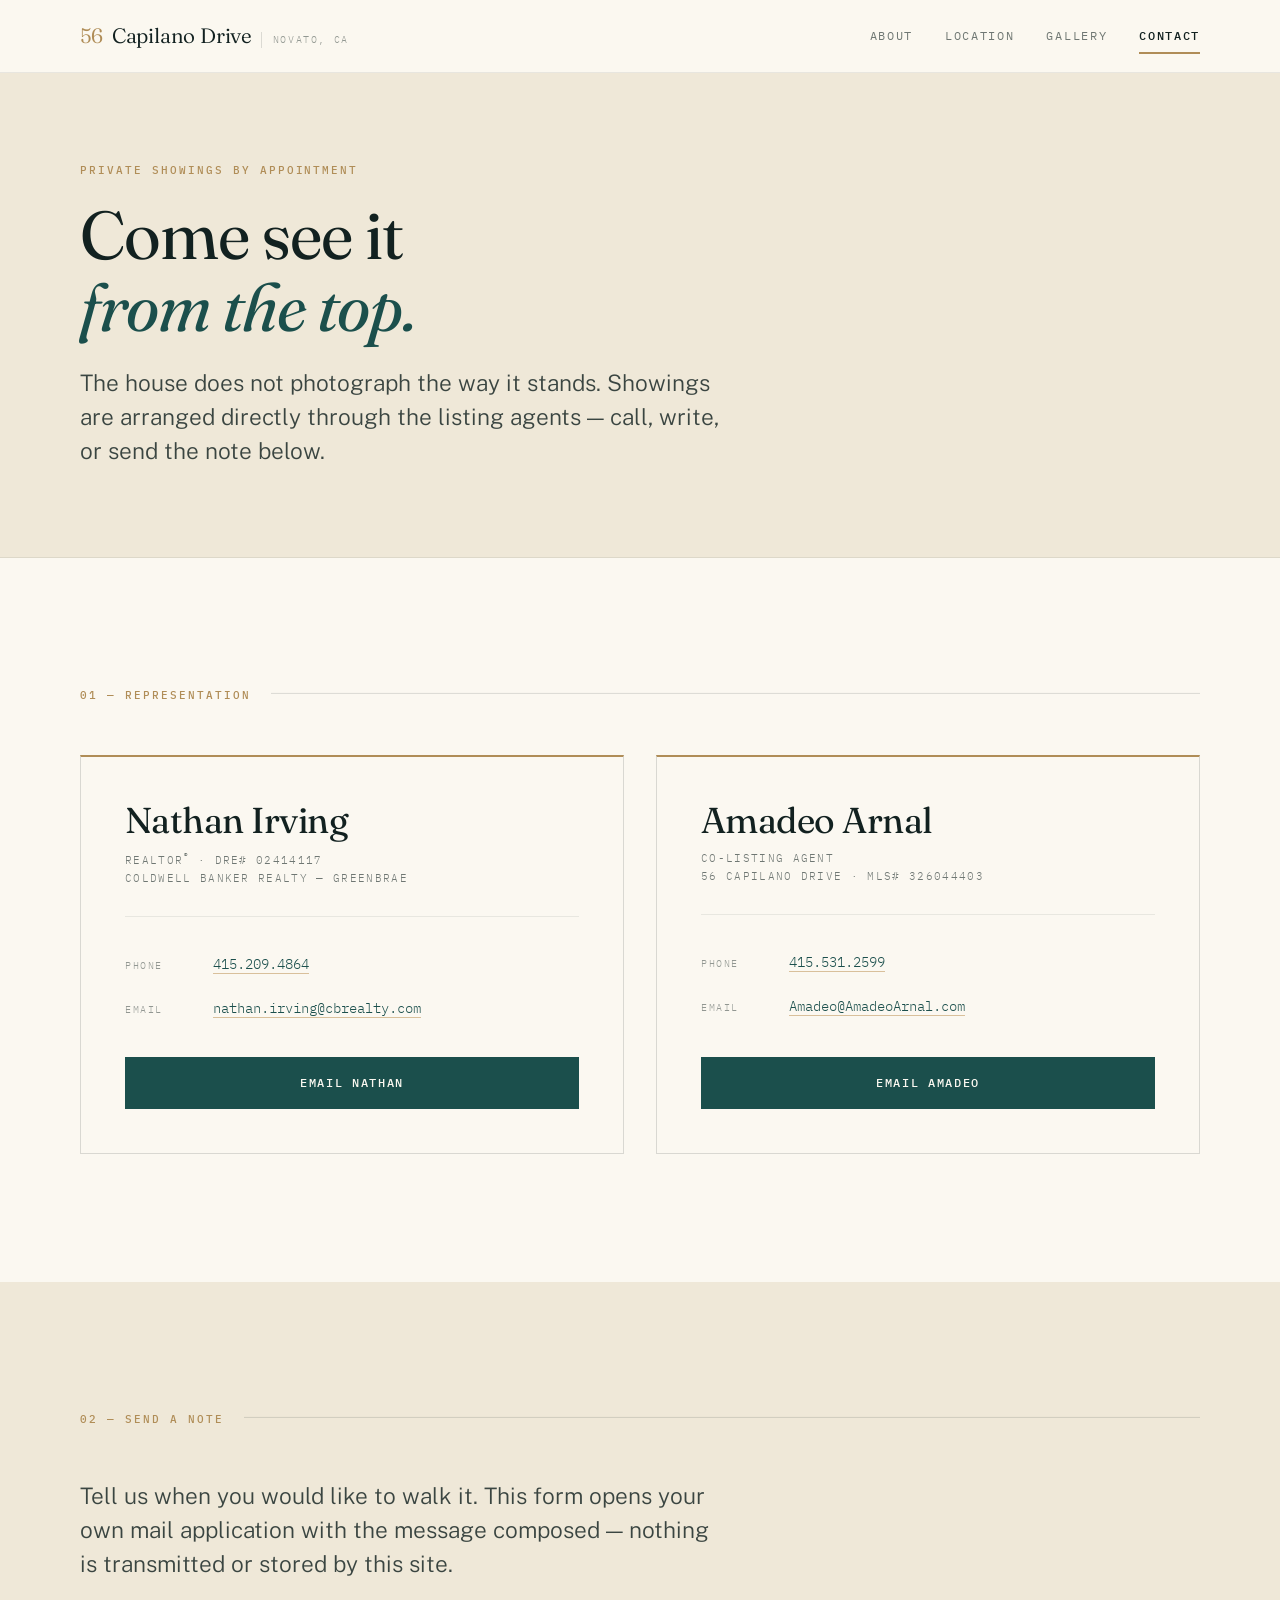
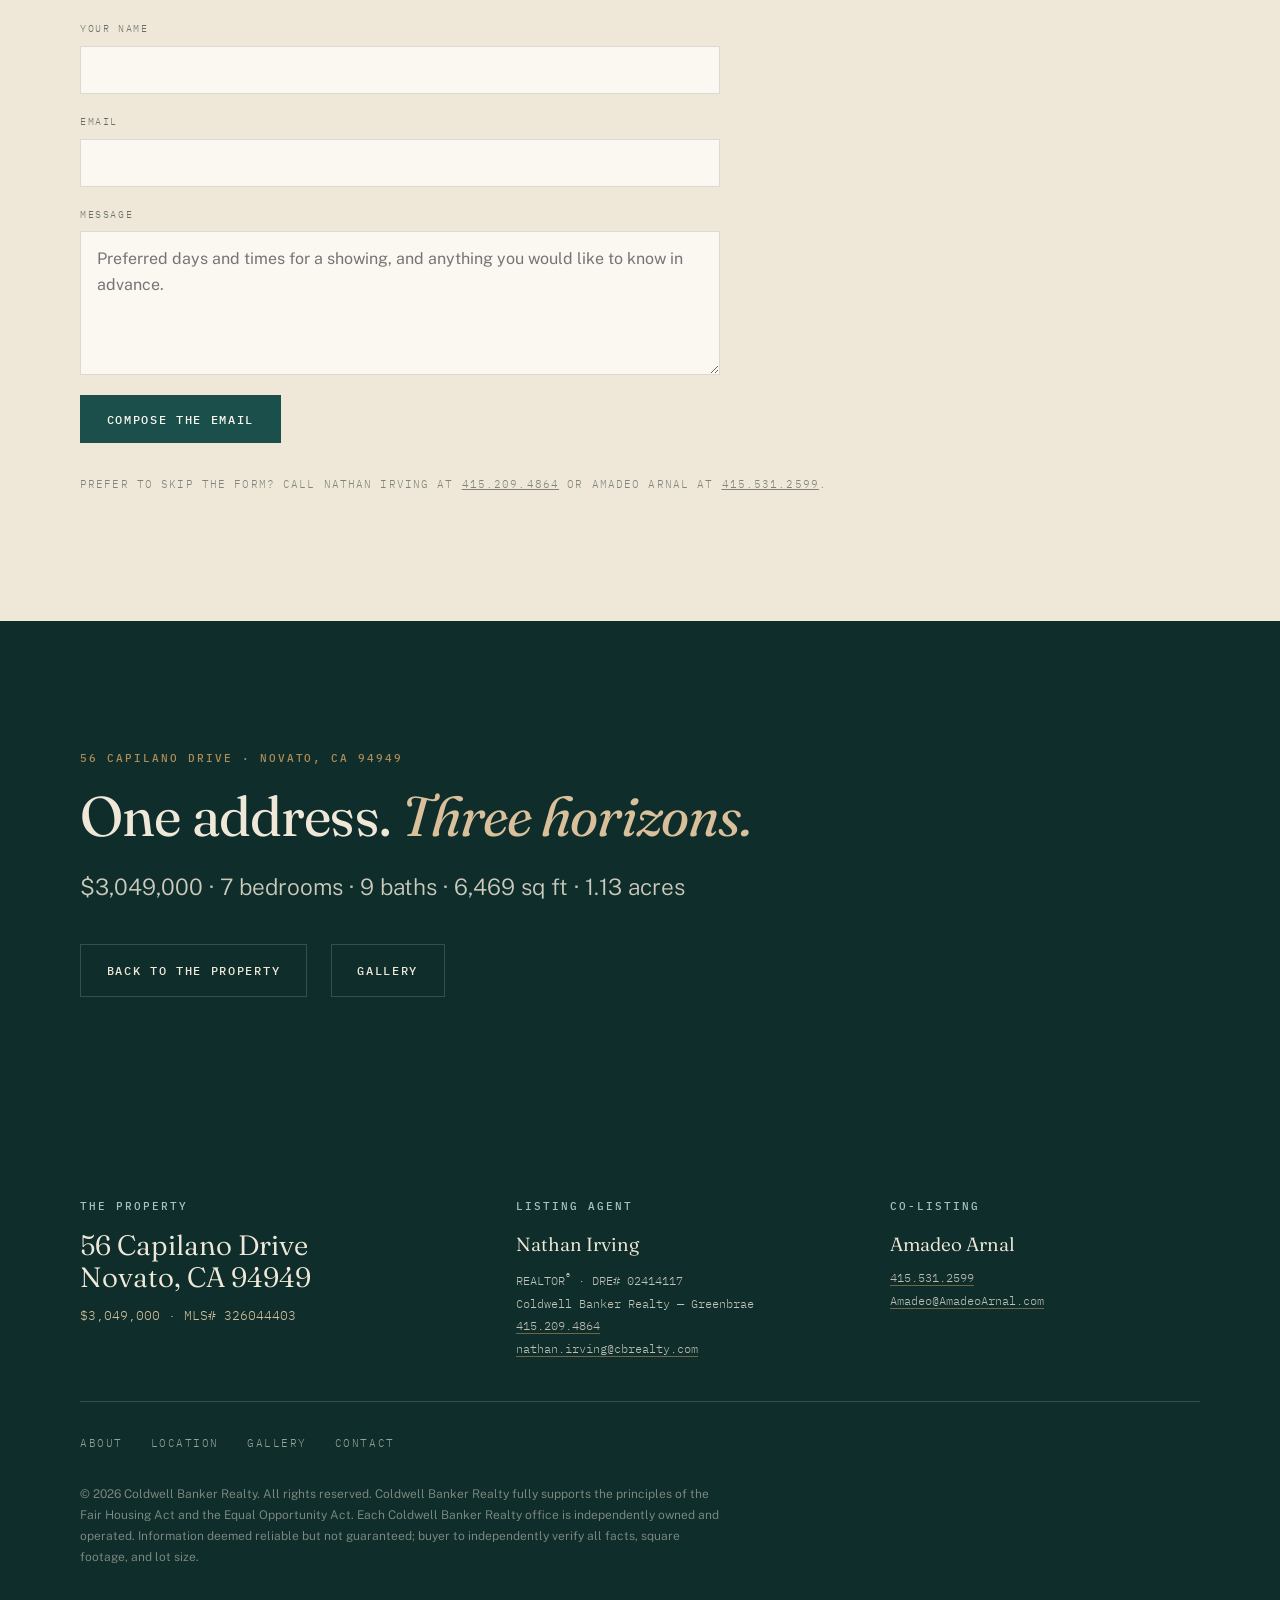
==== contact.html @ 11dc0dcd "Build 4-tab listing site for 56 Capilano Drive Static HTML/CSS/vanilla JS, no build step, GitHub Pag" ====
<!DOCTYPE html>
<html lang="en">
<head>
<meta charset="utf-8">
<meta name="viewport" content="width=device-width, initial-scale=1">
<title>Contact — 56 Capilano Drive, Novato, CA 94949</title>
<meta name="description" content="Arrange a private showing of 56 Capilano Drive, Novato. Nathan Irving, Coldwell Banker Realty Greenbrae — 415.209.4864. Amadeo Arnal — 415.531.2599.">
<meta name="theme-color" content="#0F2D2B">
<link rel="canonical" href="./contact.html">
<link rel="icon" href="favicon.svg" type="image/svg+xml">

<meta property="og:type" content="website">
<meta property="og:title" content="Contact — 56 Capilano Drive, Novato">
<meta property="og:description" content="Arrange a private showing with Nathan Irving or Amadeo Arnal.">
<meta property="og:image" content="images/og-cover.jpg">
<meta name="twitter:card" content="summary_large_image">

<link rel="preconnect" href="https://fonts.googleapis.com">
<link rel="preconnect" href="https://fonts.gstatic.com" crossorigin>
<link rel="stylesheet" href="https://fonts.googleapis.com/css2?family=Fraunces:ital,opsz,wght@0,9..144,300..700;1,9..144,300..700&family=IBM+Plex+Mono:wght@400;500;600&family=Public+Sans:ital,wght@0,300..700;1,300..700&display=swap">
<link rel="stylesheet" href="styles.css">
<script src="js/site.js" defer></script>
</head>
<body>

<a class="skip" href="#main">Skip to content</a>

<!-- ===== NAV (identical on every page; only .is-active + aria-current move) ===== -->
<header class="nav">
  <div class="nav__inner">
    <a class="nav__brand" href="index.html">
      <span class="nav__brand-num">56</span>
      <span class="nav__brand-name">Capilano Drive</span>
      <span class="nav__brand-loc">Novato, CA</span>
    </a>
    <nav class="nav__tabs" aria-label="Primary">
      <a class="tab" href="index.html">About</a>
      <a class="tab" href="location.html">Location</a>
      <a class="tab" href="gallery.html">Gallery</a>
      <a class="tab is-active" href="contact.html" aria-current="page">Contact</a>
    </nav>
  </div>
</header>

<main id="main">

  <!-- ===== PAGE HERO ===== -->
  <section class="page-hero">
    <div class="shell">
      <p class="eyebrow">Private showings by appointment</p>
      <h1 class="page-hero__title">Come see it<br><em>from the top.</em></h1>
      <p class="lede">The house does not photograph the way it stands. Showings are arranged directly through the listing agents &mdash; call, write, or send the note below.</p>
    </div>
  </section>

  <!-- ===== AGENT CARDS ===== -->
  <section class="section shell">
    <div class="section-head">
      <p class="eyebrow">01 &mdash; Representation</p>
    </div>

    <div class="agents">

      <article class="agent reveal">
        <h2 class="agent__name">Nathan Irving</h2>
        <p class="agent__role">
          REALTOR<sup>&reg;</sup> &middot; DRE# 02414117<br>
          Coldwell Banker Realty &mdash; Greenbrae
        </p>

        <dl class="agent__lines">
          <div class="agent__line">
            <dt>Phone</dt>
            <dd><a href="tel:+14152094864">415.209.4864</a></dd>
          </div>
          <div class="agent__line">
            <dt>Email</dt>
            <dd><a href="mailto:nathan.irving@cbrealty.com?subject=56%20Capilano%20Drive%20-%20Private%20Showing%20Request">nathan.irving@cbrealty.com</a></dd>
          </div>
        </dl>

        <p class="agent__cta">
          <a class="btn btn--primary" href="mailto:nathan.irving@cbrealty.com?subject=56%20Capilano%20Drive%20-%20Private%20Showing%20Request">Email Nathan</a>
        </p>
      </article>

      <article class="agent reveal">
        <h2 class="agent__name">Amadeo Arnal</h2>
        <p class="agent__role">
          Co-listing agent<br>
          56 Capilano Drive &middot; MLS# 326044403
        </p>

        <dl class="agent__lines">
          <div class="agent__line">
            <dt>Phone</dt>
            <dd><a href="tel:+14155312599">415.531.2599</a></dd>
          </div>
          <div class="agent__line">
            <dt>Email</dt>
            <dd><a href="mailto:Amadeo@AmadeoArnal.com?subject=56%20Capilano%20Drive%20-%20Private%20Showing%20Request">Amadeo@AmadeoArnal.com</a></dd>
          </div>
        </dl>

        <p class="agent__cta">
          <a class="btn btn--primary" href="mailto:Amadeo@AmadeoArnal.com?subject=56%20Capilano%20Drive%20-%20Private%20Showing%20Request">Email Amadeo</a>
        </p>
      </article>

    </div>
  </section>

  <!-- ===== INQUIRY FORM ===== -->
  <section class="panel-sand">
    <div class="section shell">
      <div class="section-head">
        <p class="eyebrow">02 &mdash; Send a note</p>
      </div>

      <p class="lede" style="margin-bottom:2.5rem">Tell us when you would like to walk it. This form opens your own mail application with the message composed &mdash; nothing is transmitted or stored by this site.</p>

      <form class="form" id="inquiry"
            data-to="nathan.irving@cbrealty.com"
            data-cc="Amadeo@AmadeoArnal.com"
            data-subject="56 Capilano Drive - Private Showing Request">

        <div class="field">
          <label for="f-name">Your name</label>
          <input type="text" id="f-name" name="name" autocomplete="name" required>
        </div>

        <div class="field">
          <label for="f-email">Email</label>
          <input type="email" id="f-email" name="email" autocomplete="email" required>
        </div>

        <div class="field">
          <label for="f-message">Message</label>
          <textarea id="f-message" name="message" required placeholder="Preferred days and times for a showing, and anything you would like to know in advance."></textarea>
        </div>

        <div class="form__actions">
          <button class="btn btn--primary" type="submit">Compose the email</button>
          <p class="form__status" id="form-status" role="status"></p>
        </div>
      </form>

      <p class="mono-note" style="margin-top:2rem">Prefer to skip the form? Call Nathan Irving at <a href="tel:+14152094864" style="color:inherit">415.209.4864</a> or Amadeo Arnal at <a href="tel:+14155312599" style="color:inherit">415.531.2599</a>.</p>
    </div>
  </section>

  <!-- ===== CLOSING ===== -->
  <section class="panel-dark">
    <div class="section shell">
      <p class="eyebrow">56 Capilano Drive &middot; Novato, CA 94949</p>
      <h2 class="closing__title">One address. <em>Three horizons.</em></h2>
      <p class="lede" style="margin-top:1.5rem">$3,049,000 &middot; 7 bedrooms &middot; 9 baths &middot; 6,469 sq ft &middot; 1.13 acres</p>
      <div class="form__actions" style="margin-top:2.5rem">
        <a class="btn btn--ghost" href="index.html">Back to the property</a>
        <a class="btn btn--ghost" href="gallery.html">Gallery</a>
      </div>
    </div>
  </section>

</main>

<!-- ===== FOOTER (identical on every page) ===== -->
<footer class="foot">
  <div class="shell">
    <div class="foot__top">
      <div>
        <p class="eyebrow eyebrow--mist">The property</p>
        <p class="foot__mark">56 Capilano Drive<br>Novato, CA 94949</p>
        <p class="foot__figure">$3,049,000 &middot; MLS# 326044403</p>
      </div>
      <div>
        <p class="eyebrow eyebrow--mist">Listing agent</p>
        <p class="foot__agent-name">Nathan Irving</p>
        <p class="foot__agent-line">
          REALTOR<sup>&reg;</sup> &middot; DRE# 02414117<br>
          Coldwell Banker Realty &mdash; Greenbrae<br>
          <a href="tel:+14152094864">415.209.4864</a><br>
          <a href="mailto:nathan.irving@cbrealty.com?subject=56%20Capilano%20Drive%20-%20Private%20Showing%20Request">nathan.irving@cbrealty.com</a>
        </p>
      </div>
      <div>
        <p class="eyebrow eyebrow--mist">Co-listing</p>
        <p class="foot__agent-name">Amadeo Arnal</p>
        <p class="foot__agent-line">
          <a href="tel:+14155312599">415.531.2599</a><br>
          <a href="mailto:Amadeo@AmadeoArnal.com?subject=56%20Capilano%20Drive%20-%20Private%20Showing%20Request">Amadeo@AmadeoArnal.com</a>
        </p>
      </div>
    </div>

    <nav class="foot__nav" aria-label="Footer">
      <a href="index.html">About</a>
      <a href="location.html">Location</a>
      <a href="gallery.html">Gallery</a>
      <a href="contact.html">Contact</a>
    </nav>

    <p class="foot__legal">&copy; 2026 Coldwell Banker Realty. All rights reserved. Coldwell Banker Realty fully supports the principles of the Fair Housing Act and the Equal Opportunity Act. Each Coldwell Banker Realty office is independently owned and operated. Information deemed reliable but not guaranteed; buyer to independently verify all facts, square footage, and lot size.</p>
  </div>
</footer>

</body>
</html>
---- styles.css ----
/* ==========================================================================
   56 Capilano Drive — shared stylesheet
   Single source of truth for the design system. Every page loads only this.
   ========================================================================== */

/* --------------------------------------------------------------------------
   1. Tokens
   -------------------------------------------------------------------------- */

:root {
  /* Palette */
  --ink:        #122120;
  --teal:       #1B4F4C;
  --teal-deep:  #0F2D2B;
  --sand:       #EFE8D8;
  --paper:      #FBF8F1;
  --brass:      #B08D57;
  --brass-soft: #D9C09B;
  --mist:       #A9C2C0;

  /* Derived hairlines / washes. Kept as literal rgba for maximum browser reach. */
  --rule:        rgba(18, 33, 32, 0.14);
  --rule-soft:   rgba(18, 33, 32, 0.08);
  --rule-invert: rgba(239, 232, 216, 0.18);
  --brass-wash:  rgba(176, 141, 87, 0.14);

  /* Type */
  --serif: "Fraunces", "Iowan Old Style", Georgia, serif;
  --sans:  "Public Sans", system-ui, -apple-system, "Segoe UI", sans-serif;
  --mono:  "IBM Plex Mono", ui-monospace, SFMono-Regular, Menlo, monospace;

  /* Rhythm */
  --pad:     clamp(1.25rem, 5vw, 5rem);
  --section: clamp(4rem, 10vw, 8.5rem);
  --measure: 68ch;
  --max:     78rem;

  --nav-h: 4.5rem;
}

/* --------------------------------------------------------------------------
   2. Reset & base
   -------------------------------------------------------------------------- */

*,
*::before,
*::after { box-sizing: border-box; }

html {
  -webkit-text-size-adjust: 100%;
  scroll-behavior: smooth;
  /* Anchors clear the sticky header. */
  scroll-padding-top: calc(var(--nav-h) + 1.5rem);
}

body {
  margin: 0;
  background: var(--paper);
  color: var(--ink);
  font-family: var(--sans);
  font-size: clamp(1rem, 0.97rem + 0.15vw, 1.0625rem);
  font-weight: 350;
  line-height: 1.65;
  -webkit-font-smoothing: antialiased;
  text-rendering: optimizeLegibility;
}

img,
svg,
iframe { display: block; max-width: 100%; }

img { height: auto; }

a { color: inherit; }

h1, h2, h3, h4 {
  font-family: var(--serif);
  font-weight: 400;
  font-optical-sizing: auto;
  line-height: 1.06;
  letter-spacing: -0.015em;
  margin: 0;
  text-wrap: balance;
}

p { margin: 0; text-wrap: pretty; }

ul, ol, dl, dd { margin: 0; padding: 0; }
li { list-style: none; }

/* --------------------------------------------------------------------------
   3. Focus & skip link — visible keyboard states everywhere
   -------------------------------------------------------------------------- */

:focus-visible {
  outline: 2px solid var(--brass);
  outline-offset: 3px;
  border-radius: 2px;
}

/* On dark panels the brass ring needs more separation from the ground. */
.panel-dark :focus-visible,
.foot :focus-visible {
  outline-color: var(--brass-soft);
}

.skip {
  position: absolute;
  top: 0;
  left: 0;
  z-index: 200;
  padding: 0.85rem 1.35rem;
  background: var(--teal-deep);
  color: var(--paper);
  font-family: var(--mono);
  font-size: 0.75rem;
  letter-spacing: 0.12em;
  text-transform: uppercase;
  text-decoration: none;
  transform: translateY(-120%);
}

.skip:focus-visible { transform: translateY(0); }

/* --------------------------------------------------------------------------
   4. Shared primitives
   -------------------------------------------------------------------------- */

.shell {
  width: 100%;
  max-width: var(--max);
  margin-inline: auto;
  padding-inline: var(--pad);
}

.section { padding-block: var(--section); }
.section--tight { padding-block: clamp(2.75rem, 6vw, 5rem); }

.eyebrow {
  font-family: var(--mono);
  font-size: 0.6875rem;
  font-weight: 500;
  letter-spacing: 0.18em;
  text-transform: uppercase;
  color: var(--brass);
  margin: 0;
}

.eyebrow--mist { color: var(--mist); }

/* A section's opening line: numeral + label, hairline rule running to the edge. */
.section-head {
  display: flex;
  align-items: baseline;
  gap: 1.25rem;
  margin-bottom: clamp(2rem, 4vw, 3.25rem);
}

.section-head::after {
  content: "";
  flex: 1;
  height: 1px;
  background: var(--rule);
  transform: translateY(-0.3em);
}

.panel-dark .section-head::after { background: var(--rule-invert); }

.lede {
  font-size: clamp(1.125rem, 1.02rem + 0.5vw, 1.4375rem);
  line-height: 1.5;
  font-weight: 300;
  max-width: 46ch;
  color: rgba(18, 33, 32, 0.82);
}

.panel-dark .lede { color: rgba(239, 232, 216, 0.84); }

.prose { max-width: var(--measure); }
.prose p + p { margin-top: 1.15em; }

.panel-dark {
  background: var(--teal-deep);
  color: var(--sand);
}

.panel-sand { background: var(--sand); }

/* Visually hidden, still announced. */
.sr-only {
  position: absolute;
  width: 1px;
  height: 1px;
  padding: 0;
  margin: -1px;
  overflow: hidden;
  clip: rect(0, 0, 0, 0);
  white-space: nowrap;
  border: 0;
}

.mono-note {
  font-family: var(--mono);
  font-size: 0.7rem;
  letter-spacing: 0.1em;
  text-transform: uppercase;
  color: rgba(18, 33, 32, 0.5);
}

.panel-dark .mono-note { color: rgba(239, 232, 216, 0.55); }

/* Buttons ---------------------------------------------------------------- */

.btn {
  display: inline-flex;
  align-items: center;
  justify-content: center;
  gap: 0.6rem;
  padding: 0.95rem 1.6rem;
  border: 1px solid transparent;
  font-family: var(--mono);
  font-size: 0.75rem;
  font-weight: 500;
  letter-spacing: 0.14em;
  text-transform: uppercase;
  text-decoration: none;
  cursor: pointer;
  transition: background-color 0.25s ease, color 0.25s ease, border-color 0.25s ease;
}

.btn--primary {
  background: var(--teal);
  color: var(--paper);
}

.btn--primary:hover { background: var(--teal-deep); }

.btn--ghost {
  border-color: var(--rule);
  background: transparent;
  color: var(--ink);
}

.btn--ghost:hover {
  border-color: var(--brass);
  color: var(--brass);
}

.panel-dark .btn--ghost {
  border-color: var(--rule-invert);
  color: var(--sand);
}

.panel-dark .btn--ghost:hover {
  border-color: var(--brass-soft);
  color: var(--brass-soft);
}

/* Placeholder frame — the house style for any not-yet-filled image slot. */
.frame {
  position: relative;
  display: flex;
  align-items: flex-end;
  padding: 1.15rem;
  border: 1px dashed var(--brass-soft);
  background:
    repeating-linear-gradient(
      -45deg,
      transparent 0 14px,
      var(--brass-wash) 14px 15px
    );
  color: rgba(18, 33, 32, 0.62);
  overflow: hidden;
}

.frame__label {
  font-family: var(--mono);
  font-size: 0.6875rem;
  letter-spacing: 0.12em;
  text-transform: uppercase;
  line-height: 1.4;
}

/* The hero sits on --teal-deep without carrying .panel-dark, so it needs the
   inverted frame treatment explicitly or its label goes dark-on-dark. */
.panel-dark .frame,
.hero .frame {
  border-color: rgba(176, 141, 87, 0.55);
  color: rgba(239, 232, 216, 0.66);
  background:
    repeating-linear-gradient(
      -45deg,
      transparent 0 14px,
      rgba(176, 141, 87, 0.16) 14px 15px
    );
}

/* --------------------------------------------------------------------------
   5. Navigation
   -------------------------------------------------------------------------- */

.nav {
  position: sticky;
  top: 0;
  z-index: 100;
  background: rgba(251, 248, 241, 0.82);
  border-bottom: 1px solid var(--rule-soft);
  -webkit-backdrop-filter: saturate(180%) blur(14px);
  backdrop-filter: saturate(180%) blur(14px);
}

/* Browsers without backdrop-filter get an opaque bar rather than mud. */
@supports not ((backdrop-filter: blur(1px)) or (-webkit-backdrop-filter: blur(1px))) {
  .nav { background: var(--paper); }
}

.nav__inner {
  display: flex;
  align-items: center;
  justify-content: space-between;
  gap: 1.5rem;
  min-height: var(--nav-h);
  width: 100%;
  max-width: var(--max);
  margin-inline: auto;
  padding-inline: var(--pad);
}

.nav__brand {
  display: flex;
  align-items: baseline;
  gap: 0.55rem;
  text-decoration: none;
  white-space: nowrap;
}

.nav__brand-num {
  font-family: var(--serif);
  font-size: 1.3rem;
  color: var(--brass);
}

.nav__brand-name {
  font-family: var(--serif);
  font-size: 1.3rem;
  letter-spacing: -0.01em;
}

.nav__brand-loc {
  font-family: var(--mono);
  font-size: 0.625rem;
  letter-spacing: 0.16em;
  text-transform: uppercase;
  color: rgba(18, 33, 32, 0.45);
  padding-left: 0.7rem;
  border-left: 1px solid var(--rule);
}

.nav__tabs {
  display: flex;
  align-items: center;
  gap: clamp(1rem, 2.5vw, 2.25rem);
}

.tab {
  position: relative;
  display: block;
  padding: 0.4rem 0;
  font-family: var(--mono);
  font-size: 0.75rem;
  font-weight: 400;
  letter-spacing: 0.14em;
  text-transform: uppercase;
  text-decoration: none;
  color: rgba(18, 33, 32, 0.6);
  transition: color 0.22s ease;
}

.tab::after {
  content: "";
  position: absolute;
  left: 0;
  right: 0;
  bottom: -2px;
  height: 2px;
  background: var(--brass);
  transform: scaleX(0);
  transform-origin: left center;
  transition: transform 0.28s cubic-bezier(0.22, 0.61, 0.36, 1);
}

.tab:hover { color: var(--ink); }
.tab:hover::after { transform: scaleX(1); }

.tab.is-active {
  color: var(--ink);
  font-weight: 500;
}

.tab.is-active::after { transform: scaleX(1); }

@media (max-width: 46rem) {
  .nav__inner {
    flex-direction: column;
    align-items: stretch;
    gap: 0;
    padding-block: 0.7rem 0;
  }

  .nav__brand { justify-content: center; }

  .nav__brand-loc {
    padding-left: 0.55rem;
    font-size: 0.5625rem;
  }

  .nav__tabs {
    justify-content: space-between;
    gap: 0.5rem;
    margin-top: 0.55rem;
    border-top: 1px solid var(--rule-soft);
    padding-top: 0.15rem;
  }

  .tab {
    flex: 1;
    text-align: center;
    padding: 0.65rem 0;
    font-size: 0.6875rem;
    letter-spacing: 0.1em;
  }

  .tab::after { bottom: 0; }
}

/* --------------------------------------------------------------------------
   6. Hero (About)
   -------------------------------------------------------------------------- */

.hero {
  background: var(--teal-deep);
  color: var(--sand);
  padding-block: clamp(3.5rem, 9vw, 7rem);
  overflow: hidden;
}

.hero__grid {
  display: grid;
  grid-template-columns: minmax(0, 1.05fr) minmax(0, 0.95fr);
  gap: clamp(2.5rem, 6vw, 5rem);
  align-items: center;
}

.hero__title {
  font-size: clamp(2.75rem, 1.4rem + 6.4vw, 6rem);
  line-height: 0.96;
  letter-spacing: -0.03em;
  margin: 1.75rem 0 0;
}

.hero__title em {
  font-style: italic;
  color: var(--brass-soft);
}

.hero__meta {
  display: flex;
  flex-wrap: wrap;
  align-items: baseline;
  gap: 0.75rem 1.5rem;
  margin-top: 2rem;
  padding-top: 1.75rem;
  border-top: 1px solid var(--rule-invert);
}

.hero__address {
  font-family: var(--sans);
  font-size: 1.0625rem;
  font-weight: 400;
  color: rgba(239, 232, 216, 0.86);
}

.hero__price {
  font-family: var(--mono);
  font-size: 1.25rem;
  font-weight: 500;
  letter-spacing: 0.02em;
  color: var(--brass-soft);
}

.hero__frame {
  aspect-ratio: 4 / 5;
  min-height: 20rem;
}

/* Stat bar --------------------------------------------------------------- */

.statbar {
  background: var(--sand);
  border-bottom: 1px solid var(--rule-soft);
}

.statbar__grid {
  display: grid;
  grid-template-columns: repeat(5, 1fr);
}

.stat {
  padding: clamp(1.4rem, 3vw, 2.25rem) 0.5rem;
  text-align: center;
  border-left: 1px solid var(--rule-soft);
}

.stat:first-child { border-left: 0; }

.stat__value {
  display: block;
  font-family: var(--mono);
  font-size: clamp(1rem, 0.75rem + 1.1vw, 1.5rem);
  font-weight: 500;
  letter-spacing: -0.01em;
  color: var(--teal-deep);
}

.stat__label {
  display: block;
  margin-top: 0.5rem;
  font-family: var(--mono);
  font-size: 0.625rem;
  letter-spacing: 0.16em;
  text-transform: uppercase;
  color: rgba(18, 33, 32, 0.5);
}

@media (max-width: 60rem) {
  .hero__grid { grid-template-columns: 1fr; }
  .hero__frame { aspect-ratio: 16 / 10; min-height: 0; order: -1; }
}

@media (max-width: 40rem) {
  .statbar__grid { grid-template-columns: repeat(2, 1fr); }
  .stat { border-top: 1px solid var(--rule-soft); }
  .stat:nth-child(odd) { border-left: 0; }
  .stat:nth-child(-n + 2) { border-top: 0; }
  /* Acreage is the odd fifth cell — let it run the full width. */
  .stat:last-child { grid-column: 1 / -1; border-left: 0; }
}

/* --------------------------------------------------------------------------
   7. Three Horizons — the signature section
   -------------------------------------------------------------------------- */

.horizons { border-top: 1px solid var(--rule-invert); }

.horizon {
  display: grid;
  grid-template-columns: 5.5rem minmax(0, 1fr) minmax(0, 1.15fr);
  gap: clamp(1.25rem, 4vw, 3rem);
  align-items: start;
  padding-block: clamp(2.25rem, 5vw, 3.5rem);
  border-bottom: 1px solid var(--rule-invert);
}

.horizon__index {
  font-family: var(--mono);
  font-size: 0.6875rem;
  font-weight: 500;
  letter-spacing: 0.16em;
  color: var(--brass);
  padding-top: 0.55rem;
}

.horizon__name {
  font-size: clamp(1.75rem, 1.3rem + 2vw, 3rem);
  line-height: 1.02;
}

.horizon__bearing {
  display: block;
  margin-top: 0.85rem;
  font-family: var(--mono);
  font-size: 0.6875rem;
  letter-spacing: 0.14em;
  text-transform: uppercase;
  color: var(--mist);
}

.horizon__body {
  font-size: 1rem;
  line-height: 1.7;
  color: rgba(239, 232, 216, 0.78);
  padding-top: 0.4rem;
}

/* The sightline motif: a hairline of brass leaving a struck origin point and
   fading toward the horizon it names. */
.sightline {
  position: relative;
  height: 1px;
  margin-top: 1.5rem;
  background: linear-gradient(
    90deg,
    var(--brass) 0%,
    var(--brass) 22%,
    rgba(176, 141, 87, 0.28) 62%,
    rgba(176, 141, 87, 0) 100%
  );
  transform-origin: left center;
}

.sightline::before {
  content: "";
  position: absolute;
  left: 0;
  top: 50%;
  width: 7px;
  height: 7px;
  background: var(--brass);
  transform: translate(-1px, -50%) rotate(45deg);
}

.sightline::after {
  content: "";
  position: absolute;
  left: 22%;
  top: 50%;
  width: 1px;
  height: 9px;
  background: var(--brass);
  transform: translateY(-50%);
  opacity: 0.7;
}

.js-reveal .sightline {
  transform: scaleX(0);
  transition: transform 1.1s cubic-bezier(0.16, 1, 0.3, 1) 0.15s;
}

.js-reveal .is-visible .sightline { transform: scaleX(1); }

@media (max-width: 52rem) {
  .horizon {
    grid-template-columns: 3rem minmax(0, 1fr);
  }

  .horizon__body { grid-column: 2; padding-top: 0; }
}

/* --------------------------------------------------------------------------
   8. Feature grid
   -------------------------------------------------------------------------- */

/* Explicit column counts rather than auto-fit: there are exactly six features,
   and 6 divides evenly by 1, 2, and 3. auto-fit could land on 4 columns at wide
   viewports, leaving two dead cells showing the container's rule colour. */
.features {
  display: grid;
  grid-template-columns: repeat(3, minmax(0, 1fr));
  gap: 1px;
  background: var(--rule);
  border: 1px solid var(--rule);
}

@media (max-width: 62rem) {
  .features { grid-template-columns: repeat(2, minmax(0, 1fr)); }
}

@media (max-width: 40rem) {
  .features { grid-template-columns: minmax(0, 1fr); }
}

.feature {
  background: var(--paper);
  padding: clamp(1.6rem, 3vw, 2.4rem);
}

.feature__tag {
  font-family: var(--mono);
  font-size: 0.625rem;
  font-weight: 500;
  letter-spacing: 0.16em;
  text-transform: uppercase;
  color: var(--brass);
}

.feature__title {
  font-size: 1.4375rem;
  margin: 0.85rem 0 0.7rem;
}

.feature__body {
  font-size: 0.9375rem;
  line-height: 1.65;
  color: rgba(18, 33, 32, 0.74);
}

/* --------------------------------------------------------------------------
   9. Spec sheet
   -------------------------------------------------------------------------- */

.specs {
  display: grid;
  grid-template-columns: repeat(auto-fit, minmax(19rem, 1fr));
  column-gap: clamp(2rem, 6vw, 5rem);
}

.spec {
  display: flex;
  align-items: baseline;
  justify-content: space-between;
  gap: 1.5rem;
  padding-block: 0.95rem;
  border-bottom: 1px solid var(--rule-soft);
}

.spec__key {
  font-family: var(--mono);
  font-size: 0.6875rem;
  letter-spacing: 0.14em;
  text-transform: uppercase;
  color: rgba(18, 33, 32, 0.55);
  white-space: nowrap;
}

/* Leader dots between key and value, the way a printed spec sheet sets them. */
.spec__key::after {
  content: "";
  display: inline-block;
  width: 0;
}

.spec__value {
  font-family: var(--mono);
  font-size: 0.875rem;
  font-weight: 500;
  color: var(--ink);
  text-align: right;
}

/* --------------------------------------------------------------------------
   10. Page hero (inner tabs)
   -------------------------------------------------------------------------- */

.page-hero {
  background: var(--sand);
  border-bottom: 1px solid var(--rule-soft);
  padding-block: clamp(3rem, 7vw, 5.5rem);
}

.page-hero__title {
  font-size: clamp(2.25rem, 1.5rem + 3.4vw, 4.25rem);
  margin: 1.25rem 0 0;
}

.page-hero__title em { font-style: italic; color: var(--teal); }

.page-hero .lede { margin-top: 1.5rem; }

/* --------------------------------------------------------------------------
   11. Location
   -------------------------------------------------------------------------- */

.orient {
  display: grid;
  grid-template-columns: repeat(auto-fit, minmax(18rem, 1fr));
  gap: clamp(1.75rem, 4vw, 3.5rem);
}

.distances { border-top: 1px solid var(--rule); }

.distance {
  display: grid;
  grid-template-columns: minmax(0, 1fr) auto;
  gap: 1rem 2rem;
  align-items: baseline;
  padding-block: 1.15rem;
  border-bottom: 1px solid var(--rule-soft);
}

.distance__name {
  font-family: var(--serif);
  font-size: 1.1875rem;
}

.distance__note {
  grid-column: 1;
  font-size: 0.9375rem;
  color: rgba(18, 33, 32, 0.68);
  max-width: 52ch;
}

.distance__figure {
  grid-column: 2;
  grid-row: 1 / 3;
  align-self: center;
  font-family: var(--mono);
  font-size: 0.875rem;
  font-weight: 500;
  letter-spacing: 0.04em;
  color: var(--teal);
  text-align: right;
  white-space: nowrap;
}

.map {
  position: relative;
  border: 1px solid var(--rule);
  background: var(--sand);
}

.map__embed {
  width: 100%;
  height: clamp(20rem, 52vh, 30rem);
  border: 0;
  /* Warm the stock OSM tiles toward the palette. */
  filter: saturate(0.72) sepia(0.14) contrast(1.02);
}

.map__caption {
  display: flex;
  flex-wrap: wrap;
  align-items: center;
  justify-content: space-between;
  gap: 0.75rem 1.5rem;
  padding: 0.9rem 1.15rem;
  border-top: 1px solid var(--rule);
  background: var(--paper);
}

.map__link {
  font-family: var(--mono);
  font-size: 0.6875rem;
  letter-spacing: 0.12em;
  text-transform: uppercase;
  color: var(--teal);
  text-decoration-color: var(--brass-soft);
  text-underline-offset: 4px;
}

.map__link:hover { color: var(--brass); }

/* --------------------------------------------------------------------------
   12. Gallery
   -------------------------------------------------------------------------- */

.gallery {
  display: grid;
  grid-template-columns: repeat(auto-fill, minmax(17.5rem, 1fr));
  grid-auto-rows: 7.5rem;
  grid-auto-flow: dense;
  gap: clamp(0.75rem, 1.6vw, 1.25rem);
}

.shot {
  position: relative;
  grid-row: span 3;
  margin: 0;
  overflow: hidden;
  background: var(--sand);
}

.shot--wide { grid-column: span 2; }
.shot--tall { grid-row: span 4; }

.shot__btn {
  display: block;
  width: 100%;
  height: 100%;
  padding: 0;
  border: 0;
  background: none;
  cursor: zoom-in;
}

.shot__img {
  width: 100%;
  height: 100%;
  object-fit: cover;
  transition: transform 0.7s cubic-bezier(0.16, 1, 0.3, 1);
}

.shot__btn:hover .shot__img { transform: scale(1.035); }

.shot__cap {
  position: absolute;
  left: 0;
  right: 0;
  bottom: 0;
  padding: 2.5rem 1rem 0.85rem;
  font-family: var(--mono);
  font-size: 0.625rem;
  letter-spacing: 0.12em;
  text-transform: uppercase;
  text-align: left;
  color: var(--paper);
  background: linear-gradient(to top, rgba(15, 45, 43, 0.82), rgba(15, 45, 43, 0));
  opacity: 0;
  transition: opacity 0.3s ease;
}

.shot__btn:hover .shot__cap,
.shot__btn:focus-visible .shot__cap { opacity: 1; }

.shot .frame { height: 100%; }

.gallery__empty {
  border: 1px dashed var(--brass-soft);
  padding: clamp(1.5rem, 4vw, 2.5rem);
  background: var(--brass-wash);
}

/* Lightbox --------------------------------------------------------------- */

.lightbox {
  position: fixed;
  inset: 0;
  z-index: 150;
  display: grid;
  grid-template-rows: 1fr auto;
  place-items: center;
  gap: 1rem;
  padding: clamp(1rem, 4vw, 3rem);
  background: rgba(15, 45, 43, 0.96);
  border: 0;
}

.lightbox[hidden] { display: none; }

.lightbox__img {
  max-width: 100%;
  max-height: 78vh;
  object-fit: contain;
}

.lightbox__bar {
  display: flex;
  align-items: center;
  gap: 1.25rem;
  font-family: var(--mono);
  font-size: 0.6875rem;
  letter-spacing: 0.12em;
  text-transform: uppercase;
  color: var(--sand);
}

.lightbox__count { color: var(--brass-soft); }

.lightbox__btn {
  padding: 0.55rem 0.9rem;
  border: 1px solid var(--rule-invert);
  background: none;
  color: var(--sand);
  font: inherit;
  cursor: pointer;
  transition: border-color 0.2s ease, color 0.2s ease;
}

.lightbox__btn:hover {
  border-color: var(--brass-soft);
  color: var(--brass-soft);
}

.lightbox__close {
  position: absolute;
  top: clamp(0.75rem, 3vw, 1.75rem);
  right: clamp(0.75rem, 3vw, 1.75rem);
}

/* --------------------------------------------------------------------------
   13. Contact
   -------------------------------------------------------------------------- */

.agents {
  display: grid;
  grid-template-columns: repeat(auto-fit, minmax(20rem, 1fr));
  gap: clamp(1.25rem, 3vw, 2rem);
}

.agent {
  display: flex;
  flex-direction: column;
  padding: clamp(1.75rem, 3.5vw, 2.75rem);
  background: var(--paper);
  border: 1px solid var(--rule);
  border-top: 2px solid var(--brass);
}

.agent__name {
  font-size: clamp(1.75rem, 1.4rem + 1.2vw, 2.25rem);
  margin-bottom: 0.6rem;
}

.agent__role {
  font-family: var(--mono);
  font-size: 0.6875rem;
  letter-spacing: 0.12em;
  text-transform: uppercase;
  color: rgba(18, 33, 32, 0.6);
  line-height: 1.7;
}

.agent__lines {
  margin: 1.75rem 0;
  padding-top: 1.5rem;
  border-top: 1px solid var(--rule-soft);
}

.agent__line {
  display: grid;
  grid-template-columns: 4.5rem minmax(0, 1fr);
  gap: 1rem;
  align-items: baseline;
  padding-block: 0.5rem;
}

.agent__line dt {
  font-family: var(--mono);
  font-size: 0.625rem;
  letter-spacing: 0.16em;
  text-transform: uppercase;
  color: rgba(18, 33, 32, 0.45);
}

.agent__line dd a {
  font-family: var(--mono);
  font-size: 0.875rem;
  color: var(--teal);
  text-decoration-color: var(--brass-soft);
  text-underline-offset: 4px;
  overflow-wrap: anywhere;
}

.agent__line dd a:hover { color: var(--brass); }

.agent__cta { margin-top: auto; }
.agent__cta .btn { width: 100%; }

/* Form ------------------------------------------------------------------- */

.form {
  display: grid;
  gap: 1.25rem;
  max-width: 40rem;
}

.field { display: grid; gap: 0.5rem; }

.field label {
  font-family: var(--mono);
  font-size: 0.625rem;
  letter-spacing: 0.16em;
  text-transform: uppercase;
  color: rgba(18, 33, 32, 0.6);
}

.field input,
.field textarea {
  width: 100%;
  padding: 0.85rem 1rem;
  border: 1px solid var(--rule);
  border-radius: 0;
  background: var(--paper);
  color: var(--ink);
  font-family: var(--sans);
  font-size: 1rem;
  transition: border-color 0.2s ease;
}

.field textarea {
  min-height: 9rem;
  resize: vertical;
  line-height: 1.6;
}

.field input:hover,
.field textarea:hover { border-color: var(--brass-soft); }

.field input:focus-visible,
.field textarea:focus-visible { border-color: var(--brass); }

.form__actions {
  display: flex;
  flex-wrap: wrap;
  align-items: center;
  gap: 1rem 1.5rem;
}

.form__status {
  font-family: var(--mono);
  font-size: 0.6875rem;
  letter-spacing: 0.1em;
  text-transform: uppercase;
  color: var(--teal);
}

/* Closing restatement (Contact) */
.closing__title {
  font-size: clamp(2rem, 1.4rem + 2.6vw, 3.5rem);
  margin-top: 1.25rem;
}

.closing__title em {
  font-style: italic;
  color: var(--brass-soft);
}

/* --------------------------------------------------------------------------
   14. Footer
   -------------------------------------------------------------------------- */

.foot {
  background: var(--teal-deep);
  color: rgba(239, 232, 216, 0.8);
  padding-block: clamp(3rem, 6vw, 4.5rem);
}

.foot__top {
  display: grid;
  grid-template-columns: minmax(0, 1.2fr) minmax(0, 1fr) minmax(0, 1fr);
  gap: clamp(2rem, 5vw, 4rem);
  padding-bottom: 2.5rem;
  border-bottom: 1px solid var(--rule-invert);
}

.foot__mark {
  font-family: var(--serif);
  font-size: 1.75rem;
  color: var(--sand);
  line-height: 1.15;
  margin-top: 0.9rem;
}

.foot__figure {
  margin-top: 0.75rem;
  font-family: var(--mono);
  font-size: 0.8125rem;
  color: var(--brass-soft);
}

.foot__agent-name {
  font-family: var(--serif);
  font-size: 1.1875rem;
  color: var(--sand);
  margin-top: 0.9rem;
}

.foot__agent-line {
  margin-top: 0.4rem;
  font-family: var(--mono);
  font-size: 0.75rem;
  line-height: 1.9;
}

.foot__agent-line a {
  color: rgba(239, 232, 216, 0.78);
  text-decoration-color: rgba(176, 141, 87, 0.6);
  text-underline-offset: 3px;
  overflow-wrap: anywhere;
}

.foot__agent-line a:hover { color: var(--brass-soft); }

.foot__nav {
  display: flex;
  flex-wrap: wrap;
  gap: 0.85rem 1.75rem;
  padding-block: 2rem;
}

.foot__nav a {
  font-family: var(--mono);
  font-size: 0.6875rem;
  letter-spacing: 0.14em;
  text-transform: uppercase;
  color: rgba(239, 232, 216, 0.62);
  text-decoration: none;
}

.foot__nav a:hover { color: var(--brass-soft); }

.foot__legal {
  max-width: 92ch;
  font-size: 0.75rem;
  line-height: 1.75;
  color: rgba(239, 232, 216, 0.5);
}

@media (max-width: 52rem) {
  .foot__top { grid-template-columns: 1fr; }
}

/* --------------------------------------------------------------------------
   15. Reveal on scroll — opt-in, JS-gated so content never depends on JS
   -------------------------------------------------------------------------- */

.js-reveal .reveal {
  opacity: 0;
  transform: translateY(18px);
  transition: opacity 0.8s ease, transform 0.8s cubic-bezier(0.16, 1, 0.3, 1);
}

.js-reveal .reveal.is-visible {
  opacity: 1;
  transform: none;
}

/* --------------------------------------------------------------------------
   16. Reduced motion
   -------------------------------------------------------------------------- */

@media (prefers-reduced-motion: reduce) {
  html { scroll-behavior: auto; }

  *,
  *::before,
  *::after {
    animation-duration: 0.001ms !important;
    animation-iteration-count: 1 !important;
    transition-duration: 0.001ms !important;
    scroll-behavior: auto !important;
  }

  /* Anything the reveal/sightline system would have animated must simply be
     in its finished state. */
  .js-reveal .reveal,
  .js-reveal .sightline {
    opacity: 1;
    transform: none;
  }

  .shot__btn:hover .shot__img { transform: none; }
}

/* --------------------------------------------------------------------------
   17. Print — the spec sheet is the part people print
   -------------------------------------------------------------------------- */

@media print {
  .nav,
  .skip,
  .lightbox,
  .foot__nav { display: none !important; }

  body { background: #fff; color: #000; font-size: 11pt; }

  .hero,
  .panel-dark,
  .foot {
    background: #fff !important;
    color: #000 !important;
  }

  .section { padding-block: 1.5rem; }
  a[href^="http"]::after { content: " (" attr(href) ")"; font-size: 8pt; }
}
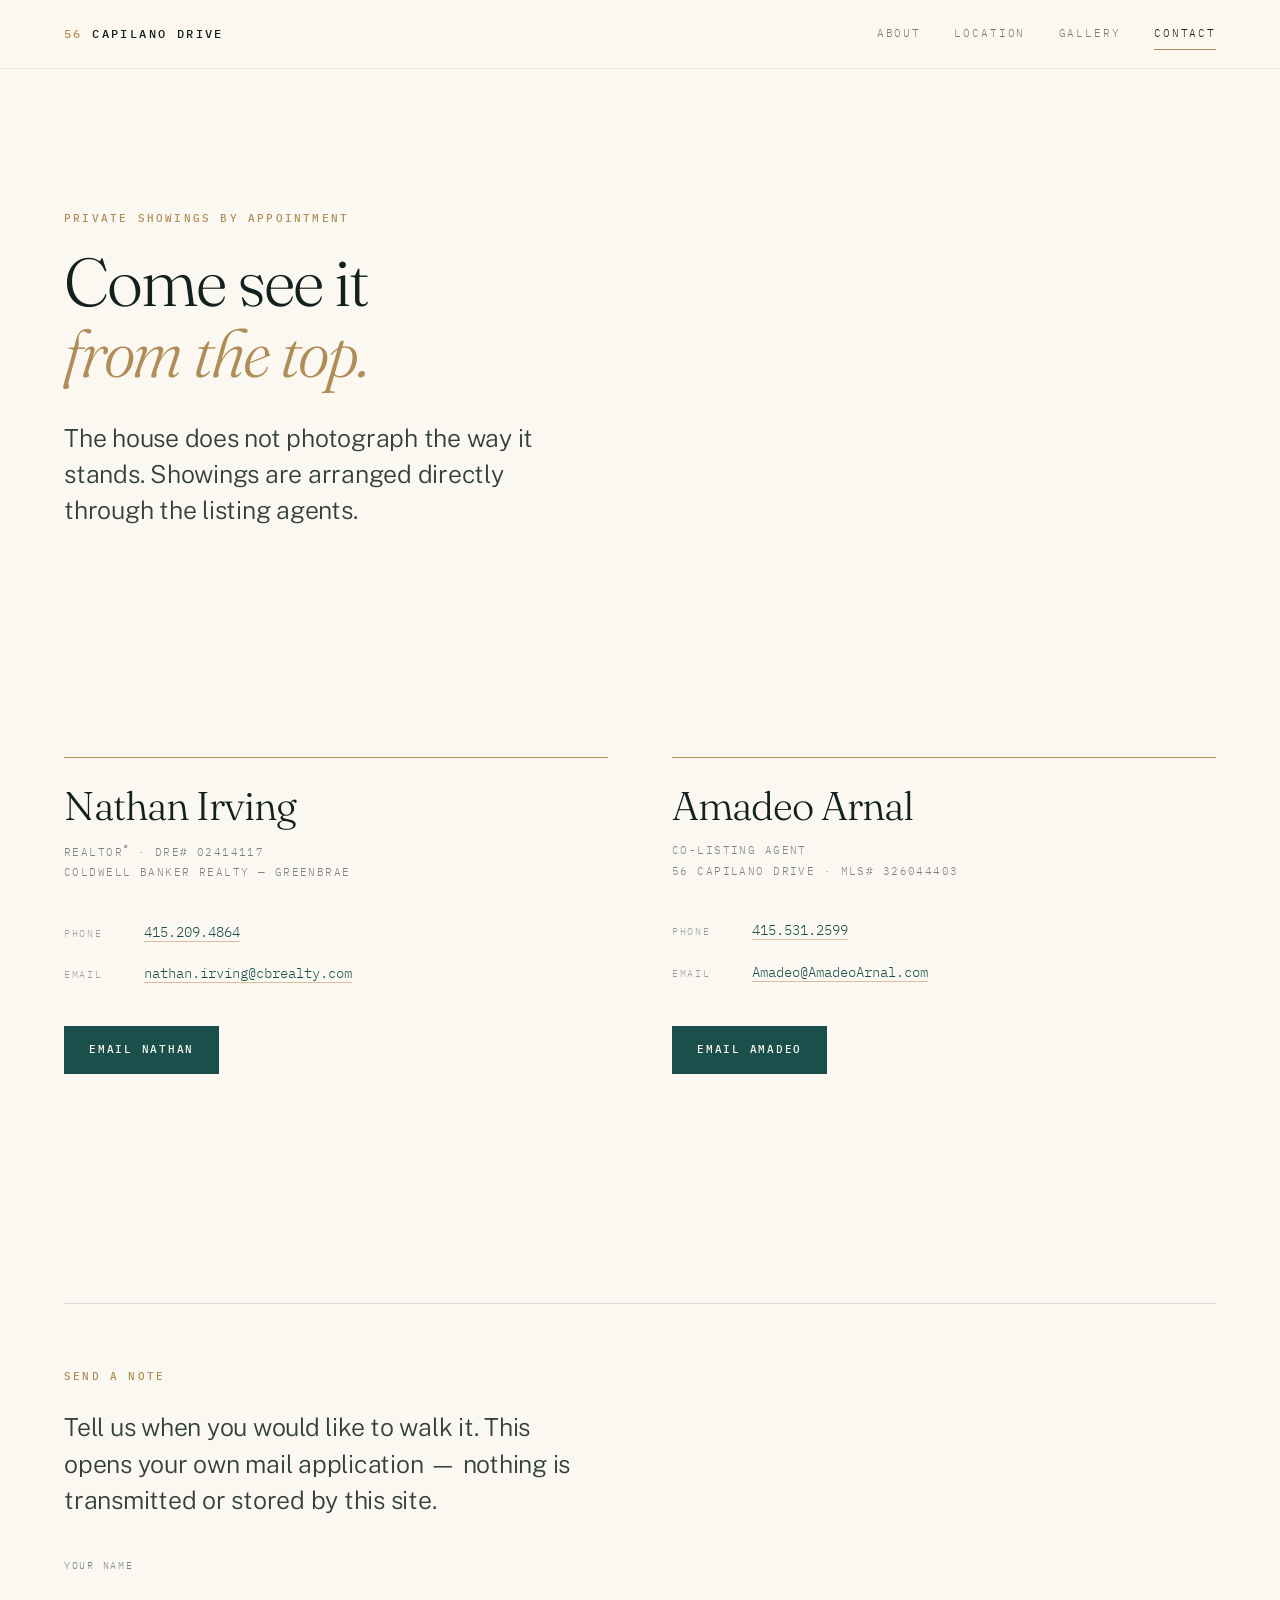
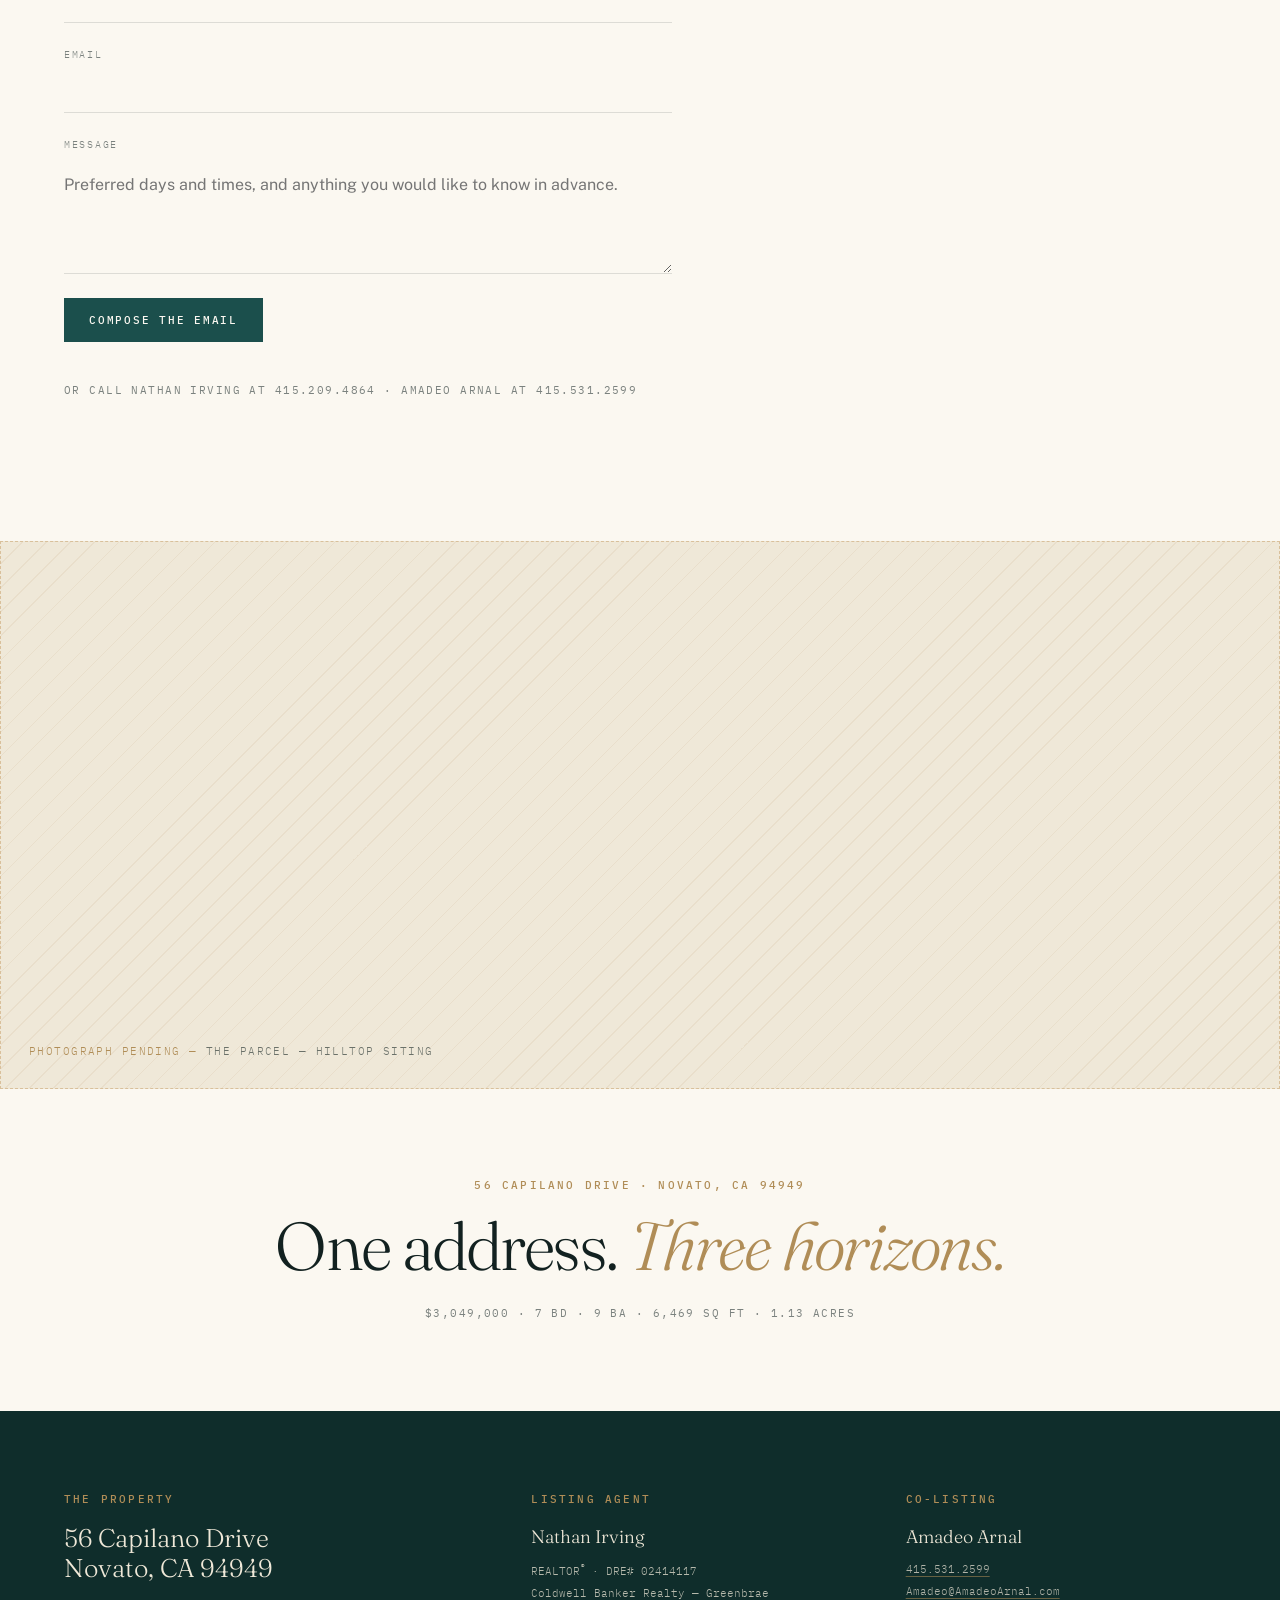
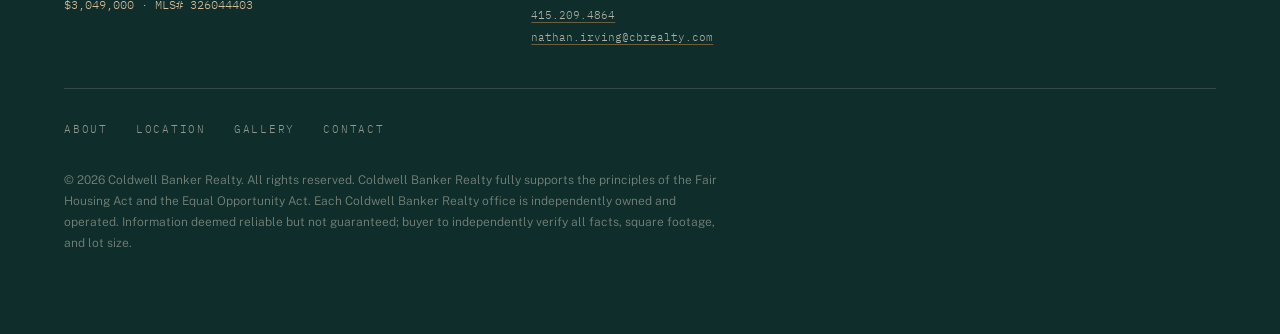
==== commit 2ceae183: "Rebuild the site photography-led Images are now the subject of every section and type is a caption o" ====
--- a/contact.html
+++ b/contact.html
@@ -11,13 +11,13 @@
 
 <meta property="og:type" content="website">
 <meta property="og:title" content="Contact — 56 Capilano Drive, Novato">
-<meta property="og:description" content="Arrange a private showing with Nathan Irving or Amadeo Arnal.">
-<meta property="og:image" content="images/og-cover.jpg">
+<meta property="og:description" content="Private showings by appointment with Nathan Irving or Amadeo Arnal.">
+<meta property="og:image" content="images/hero-aerial.jpg">
 <meta name="twitter:card" content="summary_large_image">
 
 <link rel="preconnect" href="https://fonts.googleapis.com">
 <link rel="preconnect" href="https://fonts.gstatic.com" crossorigin>
-<link rel="stylesheet" href="https://fonts.googleapis.com/css2?family=Fraunces:ital,opsz,wght@0,9..144,300..700;1,9..144,300..700&family=IBM+Plex+Mono:wght@400;500;600&family=Public+Sans:ital,wght@0,300..700;1,300..700&display=swap">
+<link rel="stylesheet" href="https://fonts.googleapis.com/css2?family=Fraunces:ital,opsz,wght@0,9..144,300..600;1,9..144,300..600&family=IBM+Plex+Mono:wght@400;500&family=Public+Sans:ital,wght@0,300..600;1,300..500&display=swap">
 <link rel="stylesheet" href="styles.css">
 <script src="js/site.js" defer></script>
 </head>
@@ -28,11 +28,7 @@
 <!-- ===== NAV (identical on every page; only .is-active + aria-current move) ===== -->
 <header class="nav">
   <div class="nav__inner">
-    <a class="nav__brand" href="index.html">
-      <span class="nav__brand-num">56</span>
-      <span class="nav__brand-name">Capilano Drive</span>
-      <span class="nav__brand-loc">Novato, CA</span>
-    </a>
+    <a class="nav__brand" href="index.html"><span>56</span> Capilano Drive</a>
     <nav class="nav__tabs" aria-label="Primary">
       <a class="tab" href="index.html">About</a>
       <a class="tab" href="location.html">Location</a>
@@ -44,24 +40,18 @@
 
 <main id="main">
 
-  <!-- ===== PAGE HERO ===== -->
-  <section class="page-hero">
-    <div class="shell">
-      <p class="eyebrow">Private showings by appointment</p>
-      <h1 class="page-hero__title">Come see it<br><em>from the top.</em></h1>
-      <p class="lede">The house does not photograph the way it stands. Showings are arranged directly through the listing agents &mdash; call, write, or send the note below.</p>
-    </div>
+  <!-- Deliberately photo-light: this page is for legibility and action. -->
+  <section class="section shell">
+    <p class="eyebrow">Private showings by appointment</p>
+    <h1 class="display" style="margin-top:1.25rem;max-width:13ch">Come see it <em>from the top.</em></h1>
+    <p class="say" style="margin-top:2rem">The house does not photograph the way it stands. Showings are arranged directly through the listing agents.</p>
   </section>
 
-  <!-- ===== AGENT CARDS ===== -->
-  <section class="section shell">
-    <div class="section-head">
-      <p class="eyebrow">01 &mdash; Representation</p>
-    </div>
-
+  <!-- ===== AGENTS ===== -->
+  <section class="section--tight shell">
     <div class="agents">
 
-      <article class="agent reveal">
+      <article class="agent rise">
         <h2 class="agent__name">Nathan Irving</h2>
         <p class="agent__role">
           REALTOR<sup>&reg;</sup> &middot; DRE# 02414117<br>
@@ -80,11 +70,11 @@
         </dl>
 
         <p class="agent__cta">
-          <a class="btn btn--primary" href="mailto:nathan.irving@cbrealty.com?subject=56%20Capilano%20Drive%20-%20Private%20Showing%20Request">Email Nathan</a>
+          <a class="btn btn--solid" href="mailto:nathan.irving@cbrealty.com?subject=56%20Capilano%20Drive%20-%20Private%20Showing%20Request">Email Nathan</a>
         </p>
       </article>
 
-      <article class="agent reveal">
+      <article class="agent rise">
         <h2 class="agent__name">Amadeo Arnal</h2>
         <p class="agent__role">
           Co-listing agent<br>
@@ -103,7 +93,7 @@
         </dl>
 
         <p class="agent__cta">
-          <a class="btn btn--primary" href="mailto:Amadeo@AmadeoArnal.com?subject=56%20Capilano%20Drive%20-%20Private%20Showing%20Request">Email Amadeo</a>
+          <a class="btn btn--solid" href="mailto:Amadeo@AmadeoArnal.com?subject=56%20Capilano%20Drive%20-%20Private%20Showing%20Request">Email Amadeo</a>
         </p>
       </article>
 
@@ -111,55 +101,53 @@
   </section>
 
   <!-- ===== INQUIRY FORM ===== -->
-  <section class="panel-sand">
-    <div class="section shell">
-      <div class="section-head">
-        <p class="eyebrow">02 &mdash; Send a note</p>
+  <section class="section shell">
+    <hr class="hair" style="margin-bottom:clamp(2.5rem,6vw,4rem)">
+
+    <p class="eyebrow">Send a note</p>
+    <p class="say" style="margin:1.5rem 0 2.5rem">Tell us when you would like to walk it. This opens your own mail application &mdash; nothing is transmitted or stored by this site.</p>
+
+    <form class="form" id="inquiry"
+          data-to="nathan.irving@cbrealty.com"
+          data-cc="Amadeo@AmadeoArnal.com"
+          data-subject="56 Capilano Drive - Private Showing Request">
+
+      <div class="field">
+        <label for="f-name">Your name</label>
+        <input type="text" id="f-name" name="name" autocomplete="name" required>
       </div>
 
-      <p class="lede" style="margin-bottom:2.5rem">Tell us when you would like to walk it. This form opens your own mail application with the message composed &mdash; nothing is transmitted or stored by this site.</p>
+      <div class="field">
+        <label for="f-email">Email</label>
+        <input type="email" id="f-email" name="email" autocomplete="email" required>
+      </div>
 
-      <form class="form" id="inquiry"
-            data-to="nathan.irving@cbrealty.com"
-            data-cc="Amadeo@AmadeoArnal.com"
-            data-subject="56 Capilano Drive - Private Showing Request">
+      <div class="field">
+        <label for="f-message">Message</label>
+        <textarea id="f-message" name="message" required placeholder="Preferred days and times, and anything you would like to know in advance."></textarea>
+      </div>
 
-        <div class="field">
-          <label for="f-name">Your name</label>
-          <input type="text" id="f-name" name="name" autocomplete="name" required>
-        </div>
+      <div class="form__actions">
+        <button class="btn btn--solid" type="submit">Compose the email</button>
+        <p class="form__status" id="form-status" role="status"></p>
+      </div>
+    </form>
 
-        <div class="field">
-          <label for="f-email">Email</label>
-          <input type="email" id="f-email" name="email" autocomplete="email" required>
-        </div>
-
-        <div class="field">
-          <label for="f-message">Message</label>
-          <textarea id="f-message" name="message" required placeholder="Preferred days and times for a showing, and anything you would like to know in advance."></textarea>
-        </div>
-
-        <div class="form__actions">
-          <button class="btn btn--primary" type="submit">Compose the email</button>
-          <p class="form__status" id="form-status" role="status"></p>
-        </div>
-      </form>
-
-      <p class="mono-note" style="margin-top:2rem">Prefer to skip the form? Call Nathan Irving at <a href="tel:+14152094864" style="color:inherit">415.209.4864</a> or Amadeo Arnal at <a href="tel:+14155312599" style="color:inherit">415.531.2599</a>.</p>
-    </div>
+    <p class="cap" style="margin-top:2.5rem">Or call Nathan Irving at 415.209.4864 &middot; Amadeo Arnal at 415.531.2599</p>
   </section>
 
-  <!-- ===== CLOSING ===== -->
-  <section class="panel-dark">
-    <div class="section shell">
-      <p class="eyebrow">56 Capilano Drive &middot; Novato, CA 94949</p>
-      <h2 class="closing__title">One address. <em>Three horizons.</em></h2>
-      <p class="lede" style="margin-top:1.5rem">$3,049,000 &middot; 7 bedrooms &middot; 9 baths &middot; 6,469 sq ft &middot; 1.13 acres</p>
-      <div class="form__actions" style="margin-top:2.5rem">
-        <a class="btn btn--ghost" href="index.html">Back to the property</a>
-        <a class="btn btn--ghost" href="gallery.html">Gallery</a>
-      </div>
-    </div>
+  <!-- ===== CLOSING — one quiet image ===== -->
+  <section class="media media--pano bleed">
+    <img src="images/grounds-02.jpg"
+         alt="The 1.13-acre hilltop parcel at 56 Capilano Drive."
+         data-label="The parcel — hilltop siting"
+         loading="lazy">
+  </section>
+
+  <section class="section--tight shell" style="text-align:center">
+    <p class="eyebrow">56 Capilano Drive &middot; Novato, CA 94949</p>
+    <p class="display" style="margin-top:1rem">One address. <em>Three horizons.</em></p>
+    <p class="cap" style="margin-top:1.5rem">$3,049,000 &middot; 7 bd &middot; 9 ba &middot; 6,469 sq ft &middot; 1.13 acres</p>
   </section>
 
 </main>
@@ -169,14 +157,14 @@
   <div class="shell">
     <div class="foot__top">
       <div>
-        <p class="eyebrow eyebrow--mist">The property</p>
+        <p class="eyebrow">The property</p>
         <p class="foot__mark">56 Capilano Drive<br>Novato, CA 94949</p>
         <p class="foot__figure">$3,049,000 &middot; MLS# 326044403</p>
       </div>
       <div>
-        <p class="eyebrow eyebrow--mist">Listing agent</p>
-        <p class="foot__agent-name">Nathan Irving</p>
-        <p class="foot__agent-line">
+        <p class="eyebrow">Listing agent</p>
+        <p class="foot__who">Nathan Irving</p>
+        <p class="foot__line">
           REALTOR<sup>&reg;</sup> &middot; DRE# 02414117<br>
           Coldwell Banker Realty &mdash; Greenbrae<br>
           <a href="tel:+14152094864">415.209.4864</a><br>
@@ -184,9 +172,9 @@
         </p>
       </div>
       <div>
-        <p class="eyebrow eyebrow--mist">Co-listing</p>
-        <p class="foot__agent-name">Amadeo Arnal</p>
-        <p class="foot__agent-line">
+        <p class="eyebrow">Co-listing</p>
+        <p class="foot__who">Amadeo Arnal</p>
+        <p class="foot__line">
           <a href="tel:+14155312599">415.531.2599</a><br>
           <a href="mailto:Amadeo@AmadeoArnal.com?subject=56%20Capilano%20Drive%20-%20Private%20Showing%20Request">Amadeo@AmadeoArnal.com</a>
         </p>
--- a/styles.css
+++ b/styles.css
@@ -1,6 +1,9 @@
 /* ==========================================================================
    56 Capilano Drive — shared stylesheet
-   Single source of truth for the design system. Every page loads only this.
+
+   Photography-led. The governing rule: an image is the subject of every
+   section and type is a caption on it. No cards, no filled panels behind
+   photos, no boxed data tables — hairlines and negative space only.
    ========================================================================== */
 
 /* --------------------------------------------------------------------------
@@ -8,7 +11,6 @@
    -------------------------------------------------------------------------- */
 
 :root {
-  /* Palette */
   --ink:        #122120;
   --teal:       #1B4F4C;
   --teal-deep:  #0F2D2B;
@@ -18,39 +20,34 @@
   --brass-soft: #D9C09B;
   --mist:       #A9C2C0;
 
-  /* Derived hairlines / washes. Kept as literal rgba for maximum browser reach. */
-  --rule:        rgba(18, 33, 32, 0.14);
-  --rule-soft:   rgba(18, 33, 32, 0.08);
-  --rule-invert: rgba(239, 232, 216, 0.18);
-  --brass-wash:  rgba(176, 141, 87, 0.14);
-
-  /* Type */
+  /* Hairlines. Literal rgba for reach — these are the only dividers used. */
+  --hair:        rgba(18, 33, 32, 0.13);
+  --hair-faint:  rgba(18, 33, 32, 0.07);
+  --hair-invert: rgba(239, 232, 216, 0.16);
+  --brass-wash:  rgba(176, 141, 87, 0.10);
+
   --serif: "Fraunces", "Iowan Old Style", Georgia, serif;
   --sans:  "Public Sans", system-ui, -apple-system, "Segoe UI", sans-serif;
   --mono:  "IBM Plex Mono", ui-monospace, SFMono-Regular, Menlo, monospace;
 
-  /* Rhythm */
-  --pad:     clamp(1.25rem, 5vw, 5rem);
-  --section: clamp(4rem, 10vw, 8.5rem);
-  --measure: 68ch;
-  --max:     78rem;
-
-  --nav-h: 4.5rem;
+  --pad:     clamp(1.25rem, 5vw, 5.5rem);
+  --section: clamp(4.5rem, 11vw, 10rem);
+  --max:     84rem;
+  --nav-h:   4.25rem;
+
+  --ease: cubic-bezier(0.16, 1, 0.3, 1);
 }
 
 /* --------------------------------------------------------------------------
    2. Reset & base
    -------------------------------------------------------------------------- */
 
-*,
-*::before,
-*::after { box-sizing: border-box; }
+*, *::before, *::after { box-sizing: border-box; }
 
 html {
   -webkit-text-size-adjust: 100%;
   scroll-behavior: smooth;
-  /* Anchors clear the sticky header. */
-  scroll-padding-top: calc(var(--nav-h) + 1.5rem);
+  scroll-padding-top: calc(var(--nav-h) + 1rem);
 }
 
 body {
@@ -59,55 +56,48 @@
   color: var(--ink);
   font-family: var(--sans);
   font-size: clamp(1rem, 0.97rem + 0.15vw, 1.0625rem);
-  font-weight: 350;
-  line-height: 1.65;
+  font-weight: 320;
+  line-height: 1.6;
   -webkit-font-smoothing: antialiased;
   text-rendering: optimizeLegibility;
 }
 
-img,
-svg,
-iframe { display: block; max-width: 100%; }
-
+img, svg, iframe { display: block; max-width: 100%; }
 img { height: auto; }
-
 a { color: inherit; }
 
-h1, h2, h3, h4 {
+h1, h2, h3 {
   font-family: var(--serif);
-  font-weight: 400;
+  font-weight: 300;
   font-optical-sizing: auto;
-  line-height: 1.06;
-  letter-spacing: -0.015em;
+  line-height: 1.02;
+  letter-spacing: -0.025em;
   margin: 0;
   text-wrap: balance;
 }
 
 p { margin: 0; text-wrap: pretty; }
-
 ul, ol, dl, dd { margin: 0; padding: 0; }
 li { list-style: none; }
 
 /* --------------------------------------------------------------------------
-   3. Focus & skip link — visible keyboard states everywhere
+   3. Focus & skip link
    -------------------------------------------------------------------------- */
 
 :focus-visible {
   outline: 2px solid var(--brass);
   outline-offset: 3px;
-  border-radius: 2px;
-}
-
-/* On dark panels the brass ring needs more separation from the ground. */
-.panel-dark :focus-visible,
-.foot :focus-visible {
-  outline-color: var(--brass-soft);
-}
+  border-radius: 1px;
+}
+
+.on-dark :focus-visible,
+.foot :focus-visible,
+.hero :focus-visible,
+.lightbox :focus-visible { outline-color: var(--brass-soft); }
 
 .skip {
   position: absolute;
-  top: 0;
-  left: 0;
+  top: 0; left: 0;
   z-index: 200;
   padding: 0.85rem 1.35rem;
   background: var(--teal-deep);
@@ -122,8 +112,18 @@
 
 .skip:focus-visible { transform: translateY(0); }
 
-/* --------------------------------------------------------------------------
-   4. Shared primitives
+.sr-only {
+  position: absolute;
+  width: 1px; height: 1px;
+  padding: 0; margin: -1px;
+  overflow: hidden;
+  clip: rect(0, 0, 0, 0);
+  white-space: nowrap;
+  border: 0;
+}
+
+/* --------------------------------------------------------------------------
+   4. Primitives
    -------------------------------------------------------------------------- */
 
 .shell {
@@ -133,188 +133,210 @@
   padding-inline: var(--pad);
 }
 
+/* Full-bleed: images run to the viewport edge regardless of container. */
+.bleed {
+  width: 100%;
+  margin-inline: 0;
+  padding-inline: 0;
+}
+
 .section { padding-block: var(--section); }
-.section--tight { padding-block: clamp(2.75rem, 6vw, 5rem); }
+.section--tight { padding-block: clamp(3rem, 7vw, 5.5rem); }
 
 .eyebrow {
   font-family: var(--mono);
   font-size: 0.6875rem;
   font-weight: 500;
-  letter-spacing: 0.18em;
+  letter-spacing: 0.2em;
   text-transform: uppercase;
   color: var(--brass);
   margin: 0;
 }
 
-.eyebrow--mist { color: var(--mist); }
-
-/* A section's opening line: numeral + label, hairline rule running to the edge. */
-.section-head {
-  display: flex;
-  align-items: baseline;
-  gap: 1.25rem;
-  margin-bottom: clamp(2rem, 4vw, 3.25rem);
-}
-
-.section-head::after {
-  content: "";
-  flex: 1;
-  height: 1px;
-  background: var(--rule);
-  transform: translateY(-0.3em);
-}
-
-.panel-dark .section-head::after { background: var(--rule-invert); }
-
-.lede {
-  font-size: clamp(1.125rem, 1.02rem + 0.5vw, 1.4375rem);
-  line-height: 1.5;
+.on-dark .eyebrow, .hero .eyebrow { color: var(--brass-soft); }
+
+/* The workhorse: mono caption sitting under or over an image. */
+.cap {
+  font-family: var(--mono);
+  font-size: 0.6875rem;
+  font-weight: 400;
+  letter-spacing: 0.13em;
+  text-transform: uppercase;
+  line-height: 1.6;
+  color: rgba(18, 33, 32, 0.55);
+}
+
+.on-dark .cap, .hero .cap { color: rgba(239, 232, 216, 0.62); }
+
+/* Display type. Used sparingly and large, per the brief. */
+.display {
+  font-family: var(--serif);
   font-weight: 300;
-  max-width: 46ch;
-  color: rgba(18, 33, 32, 0.82);
-}
-
-.panel-dark .lede { color: rgba(239, 232, 216, 0.84); }
-
-.prose { max-width: var(--measure); }
-.prose p + p { margin-top: 1.15em; }
-
-.panel-dark {
-  background: var(--teal-deep);
-  color: var(--sand);
-}
-
-.panel-sand { background: var(--sand); }
-
-/* Visually hidden, still announced. */
-.sr-only {
-  position: absolute;
-  width: 1px;
-  height: 1px;
-  padding: 0;
-  margin: -1px;
-  overflow: hidden;
-  clip: rect(0, 0, 0, 0);
-  white-space: nowrap;
-  border: 0;
-}
-
-.mono-note {
-  font-family: var(--mono);
-  font-size: 0.7rem;
-  letter-spacing: 0.1em;
-  text-transform: uppercase;
-  color: rgba(18, 33, 32, 0.5);
-}
-
-.panel-dark .mono-note { color: rgba(239, 232, 216, 0.55); }
-
-/* Buttons ---------------------------------------------------------------- */
-
+  font-size: clamp(2rem, 1.1rem + 3.9vw, 4.25rem);
+  line-height: 1.04;
+  letter-spacing: -0.028em;
+}
+
+.display em { font-style: italic; color: var(--brass); }
+.on-dark .display em, .hero .display em { color: var(--brass-soft); }
+
+/* One or two sentences, set large. Never a paragraph column. */
+.say {
+  font-family: var(--sans);
+  font-weight: 300;
+  font-size: clamp(1.125rem, 0.98rem + 0.72vw, 1.6rem);
+  line-height: 1.45;
+  letter-spacing: -0.01em;
+  max-width: 34ch;
+  color: rgba(18, 33, 32, 0.86);
+}
+
+.on-dark .say, .hero .say { color: rgba(239, 232, 216, 0.88); }
+
+.hair { height: 1px; background: var(--hair); border: 0; margin: 0; }
+.on-dark .hair { background: var(--hair-invert); }
+
+.on-dark { background: var(--teal-deep); color: var(--sand); }
+
+/* Buttons — outline only. Nothing filled competes with photography. */
 .btn {
   display: inline-flex;
   align-items: center;
-  justify-content: center;
-  gap: 0.6rem;
-  padding: 0.95rem 1.6rem;
-  border: 1px solid transparent;
-  font-family: var(--mono);
-  font-size: 0.75rem;
+  gap: 0.7rem;
+  padding: 0.9rem 1.5rem;
+  border: 1px solid var(--hair);
+  font-family: var(--mono);
+  font-size: 0.6875rem;
   font-weight: 500;
-  letter-spacing: 0.14em;
+  letter-spacing: 0.16em;
   text-transform: uppercase;
   text-decoration: none;
+  color: var(--ink);
+  background: none;
   cursor: pointer;
-  transition: background-color 0.25s ease, color 0.25s ease, border-color 0.25s ease;
-}
-
-.btn--primary {
+  transition: border-color 0.3s var(--ease), color 0.3s var(--ease);
+}
+
+.btn:hover { border-color: var(--brass); color: var(--brass); }
+
+.btn--light {
+  border-color: rgba(239, 232, 216, 0.42);
+  color: var(--paper);
+}
+
+.btn--light:hover { border-color: var(--brass-soft); color: var(--brass-soft); }
+
+/* The one filled button on the site: the contact CTA. */
+.btn--solid {
+  border-color: var(--teal);
   background: var(--teal);
   color: var(--paper);
 }
 
-.btn--primary:hover { background: var(--teal-deep); }
-
-.btn--ghost {
-  border-color: var(--rule);
-  background: transparent;
-  color: var(--ink);
-}
-
-.btn--ghost:hover {
-  border-color: var(--brass);
-  color: var(--brass);
-}
-
-.panel-dark .btn--ghost {
-  border-color: var(--rule-invert);
-  color: var(--sand);
-}
-
-.panel-dark .btn--ghost:hover {
-  border-color: var(--brass-soft);
-  color: var(--brass-soft);
-}
-
-/* Placeholder frame — the house style for any not-yet-filled image slot. */
-.frame {
+.btn--solid:hover {
+  border-color: var(--teal-deep);
+  background: var(--teal-deep);
+  color: var(--paper);
+}
+
+/* --------------------------------------------------------------------------
+   5. Media & placeholder frames
+   -------------------------------------------------------------------------- */
+
+.media {
   position: relative;
+  overflow: hidden;
+  background: var(--sand);
+}
+
+.media > img {
+  width: 100%;
+  height: 100%;
+  object-fit: cover;
+}
+
+/* A placeholder swapped in for a missing photo inherits the slot's shape. */
+.media > .ph { width: 100%; height: 100%; }
+
+.media--wide  { aspect-ratio: 16 / 9; }
+.media--photo { aspect-ratio: 4 / 3; }
+.media--tall  { aspect-ratio: 3 / 4; }
+.media--square{ aspect-ratio: 1 / 1; }
+.media--pano  { aspect-ratio: 21 / 9; }
+
+/* Placeholder for a slot with no photograph yet. Elegant, obviously empty,
+   and it states exactly which shot belongs here. */
+.ph {
   display: flex;
-  align-items: flex-end;
-  padding: 1.15rem;
+  flex-direction: column;
+  justify-content: flex-end;
+  padding: clamp(1rem, 2.5vw, 1.75rem);
   border: 1px dashed var(--brass-soft);
   background:
-    repeating-linear-gradient(
-      -45deg,
-      transparent 0 14px,
-      var(--brass-wash) 14px 15px
-    );
-  color: rgba(18, 33, 32, 0.62);
-  overflow: hidden;
-}
-
-.frame__label {
-  font-family: var(--mono);
-  font-size: 0.6875rem;
-  letter-spacing: 0.12em;
-  text-transform: uppercase;
-  line-height: 1.4;
-}
-
-/* The hero sits on --teal-deep without carrying .panel-dark, so it needs the
-   inverted frame treatment explicitly or its label goes dark-on-dark. */
-.panel-dark .frame,
-.hero .frame {
-  border-color: rgba(176, 141, 87, 0.55);
+    repeating-linear-gradient(-45deg, transparent 0 16px, var(--brass-wash) 16px 17px);
+  color: rgba(18, 33, 32, 0.6);
+}
+
+.ph__label {
+  font-family: var(--mono);
+  font-size: 0.6875rem;
+  letter-spacing: 0.13em;
+  text-transform: uppercase;
+  line-height: 1.55;
+}
+
+.ph__label::before {
+  content: "Photograph pending — ";
+  color: var(--brass);
+}
+
+.on-dark .ph, .hero .ph {
+  border-color: rgba(176, 141, 87, 0.5);
   color: rgba(239, 232, 216, 0.66);
   background:
-    repeating-linear-gradient(
-      -45deg,
-      transparent 0 14px,
-      rgba(176, 141, 87, 0.16) 14px 15px
-    );
-}
-
-/* --------------------------------------------------------------------------
-   5. Navigation
+    repeating-linear-gradient(-45deg, transparent 0 16px, rgba(176, 141, 87, 0.14) 16px 17px);
+}
+
+.on-dark .ph__label::before, .hero .ph__label::before { color: var(--brass-soft); }
+
+/* --------------------------------------------------------------------------
+   6. Navigation — barely there over photography
    -------------------------------------------------------------------------- */
 
 .nav {
   position: sticky;
   top: 0;
   z-index: 100;
-  background: rgba(251, 248, 241, 0.82);
-  border-bottom: 1px solid var(--rule-soft);
-  -webkit-backdrop-filter: saturate(180%) blur(14px);
-  backdrop-filter: saturate(180%) blur(14px);
-}
-
-/* Browsers without backdrop-filter get an opaque bar rather than mud. */
+  background: rgba(251, 248, 241, 0.78);
+  border-bottom: 1px solid var(--hair-faint);
+  -webkit-backdrop-filter: saturate(180%) blur(16px);
+  backdrop-filter: saturate(180%) blur(16px);
+  transition: background-color 0.4s var(--ease), border-color 0.4s var(--ease);
+}
+
 @supports not ((backdrop-filter: blur(1px)) or (-webkit-backdrop-filter: blur(1px))) {
   .nav { background: var(--paper); }
 }
 
+/* Over the hero the bar dissolves entirely; JS restores it past 60px.
+   A soft scrim keeps the labels legible against any aerial. */
+.nav.is-over-hero {
+  background: transparent;
+  border-bottom-color: transparent;
+  -webkit-backdrop-filter: none;
+  backdrop-filter: none;
+}
+
+.nav.is-over-hero::before {
+  content: "";
+  position: absolute;
+  inset: 0;
+  background: linear-gradient(to bottom, rgba(15, 45, 43, 0.5), rgba(15, 45, 43, 0));
+  pointer-events: none;
+}
+
 .nav__inner {
+  position: relative;
   display: flex;
   align-items: center;
   justify-content: space-between;
@@ -327,514 +349,388 @@
 }
 
 .nav__brand {
-  display: flex;
-  align-items: baseline;
-  gap: 0.55rem;
+  font-family: var(--mono);
+  font-size: 0.75rem;
+  font-weight: 500;
+  letter-spacing: 0.2em;
+  text-transform: uppercase;
   text-decoration: none;
   white-space: nowrap;
-}
-
-.nav__brand-num {
-  font-family: var(--serif);
-  font-size: 1.3rem;
-  color: var(--brass);
-}
-
-.nav__brand-name {
-  font-family: var(--serif);
-  font-size: 1.3rem;
-  letter-spacing: -0.01em;
-}
-
-.nav__brand-loc {
-  font-family: var(--mono);
-  font-size: 0.625rem;
-  letter-spacing: 0.16em;
-  text-transform: uppercase;
-  color: rgba(18, 33, 32, 0.45);
-  padding-left: 0.7rem;
-  border-left: 1px solid var(--rule);
-}
+  color: var(--ink);
+  transition: color 0.4s var(--ease);
+}
+
+.nav__brand span { color: var(--brass); }
 
 .nav__tabs {
   display: flex;
   align-items: center;
-  gap: clamp(1rem, 2.5vw, 2.25rem);
+  gap: clamp(1rem, 2.6vw, 2.5rem);
 }
 
 .tab {
   position: relative;
-  display: block;
   padding: 0.4rem 0;
   font-family: var(--mono);
-  font-size: 0.75rem;
-  font-weight: 400;
-  letter-spacing: 0.14em;
+  font-size: 0.6875rem;
+  letter-spacing: 0.17em;
   text-transform: uppercase;
   text-decoration: none;
-  color: rgba(18, 33, 32, 0.6);
-  transition: color 0.22s ease;
+  color: rgba(18, 33, 32, 0.58);
+  transition: color 0.3s var(--ease);
 }
 
 .tab::after {
   content: "";
   position: absolute;
-  left: 0;
-  right: 0;
-  bottom: -2px;
-  height: 2px;
+  left: 0; right: 0; bottom: -1px;
+  height: 1px;
   background: var(--brass);
   transform: scaleX(0);
   transform-origin: left center;
-  transition: transform 0.28s cubic-bezier(0.22, 0.61, 0.36, 1);
+  transition: transform 0.4s var(--ease);
 }
 
 .tab:hover { color: var(--ink); }
 .tab:hover::after { transform: scaleX(1); }
 
-.tab.is-active {
-  color: var(--ink);
-  font-weight: 500;
-}
-
+.tab.is-active { color: var(--ink); }
 .tab.is-active::after { transform: scaleX(1); }
+
+/* Light treatment while the bar floats over the hero. */
+.nav.is-over-hero .nav__brand { color: var(--paper); }
+.nav.is-over-hero .tab { color: rgba(251, 248, 241, 0.75); }
+.nav.is-over-hero .tab:hover,
+.nav.is-over-hero .tab.is-active { color: var(--paper); }
+.nav.is-over-hero .tab::after { background: var(--brass-soft); }
 
 @media (max-width: 46rem) {
   .nav__inner {
     flex-direction: column;
     align-items: stretch;
     gap: 0;
-    padding-block: 0.7rem 0;
+    padding-block: 0.65rem 0;
   }
 
-  .nav__brand { justify-content: center; }
-
-  .nav__brand-loc {
-    padding-left: 0.55rem;
-    font-size: 0.5625rem;
-  }
+  .nav__brand { text-align: center; font-size: 0.6875rem; }
 
   .nav__tabs {
     justify-content: space-between;
-    gap: 0.5rem;
-    margin-top: 0.55rem;
-    border-top: 1px solid var(--rule-soft);
-    padding-top: 0.15rem;
+    gap: 0.4rem;
+    margin-top: 0.5rem;
   }
 
   .tab {
     flex: 1;
     text-align: center;
-    padding: 0.65rem 0;
-    font-size: 0.6875rem;
-    letter-spacing: 0.1em;
+    padding: 0.6rem 0;
+    font-size: 0.625rem;
+    letter-spacing: 0.11em;
   }
 
   .tab::after { bottom: 0; }
 }
 
 /* --------------------------------------------------------------------------
-   6. Hero (About)
+   7. Hero — the aerial is the star
    -------------------------------------------------------------------------- */
 
 .hero {
+  position: relative;
+  min-height: 90vh;
+  min-height: 90svh;
+  display: grid;
+  isolation: isolate;
   background: var(--teal-deep);
   color: var(--sand);
-  padding-block: clamp(3.5rem, 9vw, 7rem);
-  overflow: hidden;
-}
-
-.hero__grid {
+  /* Pull up under the transparent nav so the image starts at the very top. */
+  margin-top: calc(var(--nav-h) * -1);
+}
+
+.hero__media {
+  position: absolute;
+  inset: 0;
+  z-index: -2;
+}
+
+.hero__media > img,
+.hero__media > .ph {
+  width: 100%;
+  height: 100%;
+  object-fit: cover;
+}
+
+/* Scrim over the bottom third only — the aerial stays legible up top. */
+.hero__scrim {
+  position: absolute;
+  inset: 0;
+  z-index: -1;
+  background: linear-gradient(
+    to top,
+    rgba(15, 45, 43, 0.88) 0%,
+    rgba(15, 45, 43, 0.62) 14%,
+    rgba(15, 45, 43, 0.18) 27%,
+    rgba(15, 45, 43, 0) 36%
+  );
+  pointer-events: none;
+}
+
+.hero__copy {
+  align-self: end;
+  padding-bottom: clamp(2.5rem, 6vw, 4.5rem);
+  padding-top: calc(var(--nav-h) + 2rem);
+}
+
+.hero__title {
+  font-size: clamp(2.75rem, 1.2rem + 6.8vw, 6.5rem);
+  line-height: 0.95;
+  letter-spacing: -0.035em;
+  margin: 1.1rem 0 0;
+  color: var(--paper);
+}
+
+.hero__title em { font-style: italic; color: var(--brass-soft); }
+
+/* One slim line. No stat cards. */
+.hero__stats {
+  display: flex;
+  flex-wrap: wrap;
+  gap: 0.5rem 1rem;
+  margin-top: 1.75rem;
+  padding-top: 1.5rem;
+  border-top: 1px solid var(--hair-invert);
+  font-family: var(--mono);
+  font-size: clamp(0.75rem, 0.7rem + 0.2vw, 0.875rem);
+  letter-spacing: 0.1em;
+  color: rgba(239, 232, 216, 0.9);
+}
+
+.hero__stats i { font-style: normal; color: var(--brass-soft); }
+
+.hero__cta { margin-top: 2rem; }
+
+@media (max-width: 40rem) {
+  .hero { min-height: 88vh; min-height: 88svh; }
+}
+
+/* --------------------------------------------------------------------------
+   8. Three Horizons — three large photo panels
+   -------------------------------------------------------------------------- */
+
+.horizon {
+  position: relative;
   display: grid;
-  grid-template-columns: minmax(0, 1.05fr) minmax(0, 0.95fr);
-  gap: clamp(2.5rem, 6vw, 5rem);
+  grid-template-columns: minmax(0, 1.35fr) minmax(0, 1fr);
   align-items: center;
-}
-
-.hero__title {
-  font-size: clamp(2.75rem, 1.4rem + 6.4vw, 6rem);
-  line-height: 0.96;
-  letter-spacing: -0.03em;
-  margin: 1.75rem 0 0;
-}
-
-.hero__title em {
-  font-style: italic;
-  color: var(--brass-soft);
-}
-
-.hero__meta {
+  gap: clamp(1.5rem, 5vw, 4.5rem);
+  padding-block: clamp(1.5rem, 4vw, 3rem);
+}
+
+/* Alternate which side the photograph falls on. */
+.horizon:nth-child(even) > .horizon__media { order: 2; }
+
+.horizon__media { aspect-ratio: 5 / 4; }
+.horizon__media > .ph { height: 100%; }
+
+.horizon__index {
+  font-family: var(--mono);
+  font-size: 0.6875rem;
+  letter-spacing: 0.2em;
+  color: var(--brass);
+}
+
+.horizon__name {
+  font-size: clamp(1.85rem, 1.2rem + 2.4vw, 3.25rem);
+  margin-top: 0.9rem;
+}
+
+/* The sightline: a hairline of brass leaving a struck origin and fading
+   toward the horizon it names. */
+.sightline {
+  position: relative;
+  height: 1px;
+  margin: 1.5rem 0;
+  background: linear-gradient(
+    90deg,
+    var(--brass) 0%, var(--brass) 20%,
+    rgba(176, 141, 87, 0.3) 58%,
+    rgba(176, 141, 87, 0) 100%
+  );
+  transform-origin: left center;
+}
+
+.sightline::before {
+  content: "";
+  position: absolute;
+  left: 0; top: 50%;
+  width: 7px; height: 7px;
+  background: var(--brass);
+  transform: translate(-1px, -50%) rotate(45deg);
+}
+
+.js-motion .sightline { transform: scaleX(0); }
+.js-motion .is-in .sightline {
+  transform: scaleX(1);
+  transition: transform 1.2s var(--ease) 0.2s;
+}
+
+@media (max-width: 54rem) {
+  .horizon { grid-template-columns: 1fr; gap: 1.5rem; }
+  .horizon:nth-child(even) > .horizon__media { order: 0; }
+}
+
+/* --------------------------------------------------------------------------
+   9. Statement & alternating feature sequence
+   -------------------------------------------------------------------------- */
+
+/* Big type set beside a photograph, never alone in a column. */
+.pair {
+  display: grid;
+  grid-template-columns: minmax(0, 1fr) minmax(0, 1fr);
+  align-items: center;
+  gap: clamp(1.75rem, 5vw, 5rem);
+}
+
+.pair__media { aspect-ratio: 4 / 3; }
+.pair__media > .ph { height: 100%; }
+
+@media (max-width: 54rem) {
+  .pair { grid-template-columns: 1fr; gap: 1.5rem; }
+}
+
+/* Feature run: image, one line; image, one line. */
+.run { display: grid; gap: clamp(3rem, 8vw, 6.5rem); }
+
+.beat {
+  display: grid;
+  grid-template-columns: minmax(0, 1.15fr) minmax(0, 1fr);
+  align-items: end;
+  gap: clamp(1.25rem, 4vw, 3.5rem);
+}
+
+.beat:nth-child(even) > .beat__media { order: 2; }
+
+.beat__media { aspect-ratio: 3 / 2; }
+.beat__media > .ph { height: 100%; }
+
+.beat__line {
+  font-family: var(--serif);
+  font-weight: 300;
+  font-size: clamp(1.35rem, 1.05rem + 1.15vw, 2.125rem);
+  line-height: 1.16;
+  letter-spacing: -0.02em;
+  margin-top: 0.75rem;
+}
+
+@media (max-width: 54rem) {
+  .beat { grid-template-columns: 1fr; gap: 1rem; }
+  .beat:nth-child(even) > .beat__media { order: 0; }
+}
+
+/* --------------------------------------------------------------------------
+   10. Spec strip — one slim inline row, no table
+   -------------------------------------------------------------------------- */
+
+.spec-strip {
   display: flex;
   flex-wrap: wrap;
   align-items: baseline;
-  gap: 0.75rem 1.5rem;
-  margin-top: 2rem;
-  padding-top: 1.75rem;
-  border-top: 1px solid var(--rule-invert);
-}
-
-.hero__address {
-  font-family: var(--sans);
-  font-size: 1.0625rem;
-  font-weight: 400;
-  color: rgba(239, 232, 216, 0.86);
-}
-
-.hero__price {
-  font-family: var(--mono);
-  font-size: 1.25rem;
-  font-weight: 500;
-  letter-spacing: 0.02em;
-  color: var(--brass-soft);
-}
-
-.hero__frame {
-  aspect-ratio: 4 / 5;
-  min-height: 20rem;
-}
-
-/* Stat bar --------------------------------------------------------------- */
-
-.statbar {
-  background: var(--sand);
-  border-bottom: 1px solid var(--rule-soft);
-}
-
-.statbar__grid {
-  display: grid;
-  grid-template-columns: repeat(5, 1fr);
-}
-
-.stat {
-  padding: clamp(1.4rem, 3vw, 2.25rem) 0.5rem;
-  text-align: center;
-  border-left: 1px solid var(--rule-soft);
-}
-
-.stat:first-child { border-left: 0; }
-
-.stat__value {
-  display: block;
-  font-family: var(--mono);
-  font-size: clamp(1rem, 0.75rem + 1.1vw, 1.5rem);
-  font-weight: 500;
-  letter-spacing: -0.01em;
-  color: var(--teal-deep);
-}
-
-.stat__label {
-  display: block;
-  margin-top: 0.5rem;
-  font-family: var(--mono);
-  font-size: 0.625rem;
-  letter-spacing: 0.16em;
-  text-transform: uppercase;
-  color: rgba(18, 33, 32, 0.5);
-}
-
-@media (max-width: 60rem) {
-  .hero__grid { grid-template-columns: 1fr; }
-  .hero__frame { aspect-ratio: 16 / 10; min-height: 0; order: -1; }
-}
-
-@media (max-width: 40rem) {
-  .statbar__grid { grid-template-columns: repeat(2, 1fr); }
-  .stat { border-top: 1px solid var(--rule-soft); }
-  .stat:nth-child(odd) { border-left: 0; }
-  .stat:nth-child(-n + 2) { border-top: 0; }
-  /* Acreage is the odd fifth cell — let it run the full width. */
-  .stat:last-child { grid-column: 1 / -1; border-left: 0; }
-}
-
-/* --------------------------------------------------------------------------
-   7. Three Horizons — the signature section
-   -------------------------------------------------------------------------- */
-
-.horizons { border-top: 1px solid var(--rule-invert); }
-
-.horizon {
-  display: grid;
-  grid-template-columns: 5.5rem minmax(0, 1fr) minmax(0, 1.15fr);
-  gap: clamp(1.25rem, 4vw, 3rem);
-  align-items: start;
-  padding-block: clamp(2.25rem, 5vw, 3.5rem);
-  border-bottom: 1px solid var(--rule-invert);
-}
-
-.horizon__index {
-  font-family: var(--mono);
-  font-size: 0.6875rem;
-  font-weight: 500;
-  letter-spacing: 0.16em;
-  color: var(--brass);
-  padding-top: 0.55rem;
-}
-
-.horizon__name {
-  font-size: clamp(1.75rem, 1.3rem + 2vw, 3rem);
-  line-height: 1.02;
-}
-
-.horizon__bearing {
-  display: block;
-  margin-top: 0.85rem;
-  font-family: var(--mono);
-  font-size: 0.6875rem;
-  letter-spacing: 0.14em;
-  text-transform: uppercase;
-  color: var(--mist);
-}
-
-.horizon__body {
-  font-size: 1rem;
-  line-height: 1.7;
-  color: rgba(239, 232, 216, 0.78);
-  padding-top: 0.4rem;
-}
-
-/* The sightline motif: a hairline of brass leaving a struck origin point and
-   fading toward the horizon it names. */
-.sightline {
-  position: relative;
-  height: 1px;
-  margin-top: 1.5rem;
-  background: linear-gradient(
-    90deg,
-    var(--brass) 0%,
-    var(--brass) 22%,
-    rgba(176, 141, 87, 0.28) 62%,
-    rgba(176, 141, 87, 0) 100%
-  );
-  transform-origin: left center;
-}
-
-.sightline::before {
-  content: "";
-  position: absolute;
-  left: 0;
-  top: 50%;
-  width: 7px;
-  height: 7px;
-  background: var(--brass);
-  transform: translate(-1px, -50%) rotate(45deg);
-}
-
-.sightline::after {
-  content: "";
-  position: absolute;
-  left: 22%;
-  top: 50%;
-  width: 1px;
-  height: 9px;
-  background: var(--brass);
-  transform: translateY(-50%);
-  opacity: 0.7;
-}
-
-.js-reveal .sightline {
-  transform: scaleX(0);
-  transition: transform 1.1s cubic-bezier(0.16, 1, 0.3, 1) 0.15s;
-}
-
-.js-reveal .is-visible .sightline { transform: scaleX(1); }
-
-@media (max-width: 52rem) {
-  .horizon {
-    grid-template-columns: 3rem minmax(0, 1fr);
-  }
-
-  .horizon__body { grid-column: 2; padding-top: 0; }
-}
-
-/* --------------------------------------------------------------------------
-   8. Feature grid
-   -------------------------------------------------------------------------- */
-
-/* Explicit column counts rather than auto-fit: there are exactly six features,
-   and 6 divides evenly by 1, 2, and 3. auto-fit could land on 4 columns at wide
-   viewports, leaving two dead cells showing the container's rule colour. */
-.features {
-  display: grid;
-  grid-template-columns: repeat(3, minmax(0, 1fr));
-  gap: 1px;
-  background: var(--rule);
-  border: 1px solid var(--rule);
-}
-
-@media (max-width: 62rem) {
-  .features { grid-template-columns: repeat(2, minmax(0, 1fr)); }
-}
-
-@media (max-width: 40rem) {
-  .features { grid-template-columns: minmax(0, 1fr); }
-}
-
-.feature {
-  background: var(--paper);
-  padding: clamp(1.6rem, 3vw, 2.4rem);
-}
-
-.feature__tag {
-  font-family: var(--mono);
-  font-size: 0.625rem;
-  font-weight: 500;
-  letter-spacing: 0.16em;
-  text-transform: uppercase;
-  color: var(--brass);
-}
-
-.feature__title {
-  font-size: 1.4375rem;
-  margin: 0.85rem 0 0.7rem;
-}
-
-.feature__body {
-  font-size: 0.9375rem;
-  line-height: 1.65;
-  color: rgba(18, 33, 32, 0.74);
-}
-
-/* --------------------------------------------------------------------------
-   9. Spec sheet
-   -------------------------------------------------------------------------- */
-
-.specs {
-  display: grid;
-  grid-template-columns: repeat(auto-fit, minmax(19rem, 1fr));
-  column-gap: clamp(2rem, 6vw, 5rem);
-}
-
-.spec {
-  display: flex;
-  align-items: baseline;
-  justify-content: space-between;
-  gap: 1.5rem;
-  padding-block: 0.95rem;
-  border-bottom: 1px solid var(--rule-soft);
-}
-
-.spec__key {
-  font-family: var(--mono);
-  font-size: 0.6875rem;
-  letter-spacing: 0.14em;
-  text-transform: uppercase;
-  color: rgba(18, 33, 32, 0.55);
-  white-space: nowrap;
-}
-
-/* Leader dots between key and value, the way a printed spec sheet sets them. */
-.spec__key::after {
-  content: "";
-  display: inline-block;
-  width: 0;
-}
-
-.spec__value {
-  font-family: var(--mono);
-  font-size: 0.875rem;
+  gap: 0.6rem clamp(1.25rem, 3.2vw, 2.75rem);
+  padding-block: 1.5rem;
+  border-top: 1px solid var(--hair);
+  border-bottom: 1px solid var(--hair);
+  font-family: var(--mono);
+  font-size: 0.8125rem;
+  letter-spacing: 0.06em;
+}
+
+.spec-strip b {
   font-weight: 500;
   color: var(--ink);
-  text-align: right;
-}
-
-/* --------------------------------------------------------------------------
-   10. Page hero (inner tabs)
-   -------------------------------------------------------------------------- */
-
-.page-hero {
-  background: var(--sand);
-  border-bottom: 1px solid var(--rule-soft);
-  padding-block: clamp(3rem, 7vw, 5.5rem);
-}
-
-.page-hero__title {
-  font-size: clamp(2.25rem, 1.5rem + 3.4vw, 4.25rem);
-  margin: 1.25rem 0 0;
-}
-
-.page-hero__title em { font-style: italic; color: var(--teal); }
-
-.page-hero .lede { margin-top: 1.5rem; }
+}
+
+.spec-strip span {
+  color: rgba(18, 33, 32, 0.45);
+  font-size: 0.6875rem;
+  letter-spacing: 0.15em;
+  text-transform: uppercase;
+  margin-right: 0.4rem;
+}
+
+.on-dark .spec-strip {
+  border-color: var(--hair-invert);
+}
+
+.on-dark .spec-strip b { color: var(--sand); }
+.on-dark .spec-strip span { color: rgba(239, 232, 216, 0.5); }
 
 /* --------------------------------------------------------------------------
    11. Location
    -------------------------------------------------------------------------- */
 
-.orient {
-  display: grid;
-  grid-template-columns: repeat(auto-fit, minmax(18rem, 1fr));
-  gap: clamp(1.75rem, 4vw, 3.5rem);
-}
-
-.distances { border-top: 1px solid var(--rule); }
-
-.distance {
+.near { border-top: 1px solid var(--hair); }
+
+.near__row {
   display: grid;
   grid-template-columns: minmax(0, 1fr) auto;
-  gap: 1rem 2rem;
   align-items: baseline;
+  gap: 0.35rem 2rem;
   padding-block: 1.15rem;
-  border-bottom: 1px solid var(--rule-soft);
-}
-
-.distance__name {
+  border-bottom: 1px solid var(--hair-faint);
+}
+
+.near__name {
   font-family: var(--serif);
-  font-size: 1.1875rem;
-}
-
-.distance__note {
+  font-size: 1.25rem;
+  font-weight: 300;
+  letter-spacing: -0.015em;
+}
+
+.near__note {
   grid-column: 1;
   font-size: 0.9375rem;
-  color: rgba(18, 33, 32, 0.68);
-  max-width: 52ch;
-}
-
-.distance__figure {
+  color: rgba(18, 33, 32, 0.6);
+  max-width: 54ch;
+}
+
+.near__fig {
   grid-column: 2;
   grid-row: 1 / 3;
   align-self: center;
   font-family: var(--mono);
-  font-size: 0.875rem;
-  font-weight: 500;
-  letter-spacing: 0.04em;
+  font-size: 0.8125rem;
+  letter-spacing: 0.05em;
   color: var(--teal);
   text-align: right;
   white-space: nowrap;
 }
 
-.map {
-  position: relative;
-  border: 1px solid var(--rule);
-  background: var(--sand);
-}
+.map { position: relative; }
 
 .map__embed {
   width: 100%;
-  height: clamp(20rem, 52vh, 30rem);
+  height: clamp(21rem, 56vh, 34rem);
   border: 0;
-  /* Warm the stock OSM tiles toward the palette. */
-  filter: saturate(0.72) sepia(0.14) contrast(1.02);
-}
-
-.map__caption {
+  filter: saturate(0.7) sepia(0.15) contrast(1.02);
+}
+
+.map__bar {
   display: flex;
   flex-wrap: wrap;
   align-items: center;
   justify-content: space-between;
-  gap: 0.75rem 1.5rem;
-  padding: 0.9rem 1.15rem;
-  border-top: 1px solid var(--rule);
-  background: var(--paper);
+  gap: 0.6rem 1.5rem;
+  padding-top: 0.9rem;
 }
 
 .map__link {
   font-family: var(--mono);
   font-size: 0.6875rem;
-  letter-spacing: 0.12em;
+  letter-spacing: 0.13em;
   text-transform: uppercase;
   color: var(--teal);
+  text-underline-offset: 4px;
   text-decoration-color: var(--brass-soft);
-  text-underline-offset: 4px;
 }
 
 .map__link:hover { color: var(--brass); }
@@ -843,74 +739,71 @@
    12. Gallery
    -------------------------------------------------------------------------- */
 
-.gallery {
+.grid {
   display: grid;
-  grid-template-columns: repeat(auto-fill, minmax(17.5rem, 1fr));
-  grid-auto-rows: 7.5rem;
-  grid-auto-flow: dense;
-  gap: clamp(0.75rem, 1.6vw, 1.25rem);
-}
-
-.shot {
+  grid-template-columns: repeat(6, 1fr);
+  gap: clamp(0.75rem, 2vw, 1.75rem);
+}
+
+.cell {
   position: relative;
-  grid-row: span 3;
+  grid-column: span 3;
   margin: 0;
-  overflow: hidden;
-  background: var(--sand);
-}
-
-.shot--wide { grid-column: span 2; }
-.shot--tall { grid-row: span 4; }
-
-.shot__btn {
+  min-width: 0;
+}
+
+.cell--wide { grid-column: span 6; }
+.cell--tall { grid-column: span 3; }
+
+.cell__btn {
   display: block;
   width: 100%;
-  height: 100%;
   padding: 0;
   border: 0;
   background: none;
   cursor: zoom-in;
-}
-
-.shot__img {
-  width: 100%;
-  height: 100%;
-  object-fit: cover;
-  transition: transform 0.7s cubic-bezier(0.16, 1, 0.3, 1);
-}
-
-.shot__btn:hover .shot__img { transform: scale(1.035); }
-
-.shot__cap {
-  position: absolute;
-  left: 0;
-  right: 0;
-  bottom: 0;
-  padding: 2.5rem 1rem 0.85rem;
-  font-family: var(--mono);
-  font-size: 0.625rem;
-  letter-spacing: 0.12em;
-  text-transform: uppercase;
   text-align: left;
-  color: var(--paper);
-  background: linear-gradient(to top, rgba(15, 45, 43, 0.82), rgba(15, 45, 43, 0));
-  opacity: 0;
-  transition: opacity 0.3s ease;
-}
-
-.shot__btn:hover .shot__cap,
-.shot__btn:focus-visible .shot__cap { opacity: 1; }
-
-.shot .frame { height: 100%; }
-
-.gallery__empty {
+}
+
+.cell .media { aspect-ratio: 3 / 2; }
+.cell--tall .media { aspect-ratio: 3 / 4; }
+.cell--wide .media { aspect-ratio: 21 / 9; }
+
+.cell .media > img { transition: transform 1.2s var(--ease), opacity 0.9s ease; }
+.cell__btn:hover .media > img { transform: scale(1.03); }
+
+.cell__cap {
+  margin-top: 0.7rem;
+  font-family: var(--mono);
+  font-size: 0.6875rem;
+  letter-spacing: 0.13em;
+  text-transform: uppercase;
+  color: rgba(18, 33, 32, 0.5);
+}
+
+.cell .ph { aspect-ratio: 3 / 2; }
+.cell--tall .ph { aspect-ratio: 3 / 4; }
+.cell--wide .ph { aspect-ratio: 21 / 9; }
+
+@media (max-width: 54rem) {
+  .grid { grid-template-columns: repeat(2, 1fr); }
+  .cell, .cell--tall { grid-column: span 1; }
+  .cell--wide { grid-column: span 2; }
+}
+
+@media (max-width: 34rem) {
+  .grid { grid-template-columns: 1fr; }
+  .cell, .cell--tall, .cell--wide { grid-column: span 1; }
+  .cell--wide .media, .cell--wide .ph { aspect-ratio: 16 / 9; }
+}
+
+.grid__note {
+  padding: clamp(1.5rem, 4vw, 2.5rem);
   border: 1px dashed var(--brass-soft);
-  padding: clamp(1.5rem, 4vw, 2.5rem);
   background: var(--brass-wash);
 }
 
-/* Lightbox --------------------------------------------------------------- */
-
+/* Lightbox — image and caption only. */
 .lightbox {
   position: fixed;
   inset: 0;
@@ -918,165 +811,158 @@
   display: grid;
   grid-template-rows: 1fr auto;
   place-items: center;
-  gap: 1rem;
-  padding: clamp(1rem, 4vw, 3rem);
-  background: rgba(15, 45, 43, 0.96);
-  border: 0;
+  gap: 1.25rem;
+  padding: clamp(1rem, 4vw, 3.5rem);
+  background: rgba(10, 26, 25, 0.97);
 }
 
 .lightbox[hidden] { display: none; }
 
 .lightbox__img {
   max-width: 100%;
-  max-height: 78vh;
+  max-height: 80vh;
   object-fit: contain;
 }
 
 .lightbox__bar {
   display: flex;
+  flex-wrap: wrap;
   align-items: center;
-  gap: 1.25rem;
-  font-family: var(--mono);
-  font-size: 0.6875rem;
-  letter-spacing: 0.12em;
-  text-transform: uppercase;
-  color: var(--sand);
+  justify-content: center;
+  gap: 0.75rem 1.5rem;
+  font-family: var(--mono);
+  font-size: 0.6875rem;
+  letter-spacing: 0.13em;
+  text-transform: uppercase;
+  color: rgba(239, 232, 216, 0.8);
+  text-align: center;
 }
 
 .lightbox__count { color: var(--brass-soft); }
 
 .lightbox__btn {
-  padding: 0.55rem 0.9rem;
-  border: 1px solid var(--rule-invert);
+  padding: 0.5rem 0.85rem;
+  border: 1px solid rgba(239, 232, 216, 0.25);
   background: none;
-  color: var(--sand);
+  color: rgba(239, 232, 216, 0.85);
   font: inherit;
+  letter-spacing: inherit;
+  text-transform: inherit;
   cursor: pointer;
-  transition: border-color 0.2s ease, color 0.2s ease;
-}
-
-.lightbox__btn:hover {
-  border-color: var(--brass-soft);
-  color: var(--brass-soft);
-}
+  transition: border-color 0.3s var(--ease), color 0.3s var(--ease);
+}
+
+.lightbox__btn:hover { border-color: var(--brass-soft); color: var(--brass-soft); }
 
 .lightbox__close {
   position: absolute;
-  top: clamp(0.75rem, 3vw, 1.75rem);
-  right: clamp(0.75rem, 3vw, 1.75rem);
-}
-
-/* --------------------------------------------------------------------------
-   13. Contact
+  top: clamp(0.75rem, 3vw, 2rem);
+  right: clamp(0.75rem, 3vw, 2rem);
+}
+
+/* --------------------------------------------------------------------------
+   13. Contact — restrained, photo-light, legibility first
    -------------------------------------------------------------------------- */
 
 .agents {
   display: grid;
-  grid-template-columns: repeat(auto-fit, minmax(20rem, 1fr));
-  gap: clamp(1.25rem, 3vw, 2rem);
-}
-
+  grid-template-columns: repeat(2, minmax(0, 1fr));
+  gap: clamp(2rem, 5vw, 4.5rem);
+}
+
+/* Hairline-separated, not carded. */
 .agent {
   display: flex;
   flex-direction: column;
-  padding: clamp(1.75rem, 3.5vw, 2.75rem);
-  background: var(--paper);
-  border: 1px solid var(--rule);
-  border-top: 2px solid var(--brass);
+  padding-top: 1.75rem;
+  border-top: 1px solid var(--brass);
 }
 
 .agent__name {
-  font-size: clamp(1.75rem, 1.4rem + 1.2vw, 2.25rem);
-  margin-bottom: 0.6rem;
+  font-size: clamp(1.75rem, 1.35rem + 1.5vw, 2.5rem);
 }
 
 .agent__role {
-  font-family: var(--mono);
-  font-size: 0.6875rem;
-  letter-spacing: 0.12em;
-  text-transform: uppercase;
-  color: rgba(18, 33, 32, 0.6);
-  line-height: 1.7;
-}
-
-.agent__lines {
-  margin: 1.75rem 0;
-  padding-top: 1.5rem;
-  border-top: 1px solid var(--rule-soft);
-}
+  margin-top: 0.85rem;
+  font-family: var(--mono);
+  font-size: 0.6875rem;
+  letter-spacing: 0.13em;
+  text-transform: uppercase;
+  line-height: 1.85;
+  color: rgba(18, 33, 32, 0.55);
+}
+
+.agent__lines { margin: 1.75rem 0 2rem; }
 
 .agent__line {
   display: grid;
-  grid-template-columns: 4.5rem minmax(0, 1fr);
+  grid-template-columns: 4rem minmax(0, 1fr);
   gap: 1rem;
   align-items: baseline;
-  padding-block: 0.5rem;
+  padding-block: 0.45rem;
 }
 
 .agent__line dt {
   font-family: var(--mono);
   font-size: 0.625rem;
-  letter-spacing: 0.16em;
-  text-transform: uppercase;
-  color: rgba(18, 33, 32, 0.45);
+  letter-spacing: 0.17em;
+  text-transform: uppercase;
+  color: rgba(18, 33, 32, 0.4);
 }
 
 .agent__line dd a {
   font-family: var(--mono);
   font-size: 0.875rem;
   color: var(--teal);
+  text-underline-offset: 4px;
   text-decoration-color: var(--brass-soft);
-  text-underline-offset: 4px;
   overflow-wrap: anywhere;
 }
 
 .agent__line dd a:hover { color: var(--brass); }
 
 .agent__cta { margin-top: auto; }
-.agent__cta .btn { width: 100%; }
-
-/* Form ------------------------------------------------------------------- */
-
-.form {
-  display: grid;
-  gap: 1.25rem;
-  max-width: 40rem;
-}
-
-.field { display: grid; gap: 0.5rem; }
+
+@media (max-width: 46rem) {
+  .agents { grid-template-columns: 1fr; gap: 2.75rem; }
+}
+
+/* Form */
+.form { display: grid; gap: 1.5rem; max-width: 38rem; }
+.field { display: grid; gap: 0.55rem; }
 
 .field label {
   font-family: var(--mono);
   font-size: 0.625rem;
-  letter-spacing: 0.16em;
-  text-transform: uppercase;
-  color: rgba(18, 33, 32, 0.6);
-}
-
+  letter-spacing: 0.17em;
+  text-transform: uppercase;
+  color: rgba(18, 33, 32, 0.55);
+}
+
+/* Underline inputs — no boxes. */
 .field input,
 .field textarea {
   width: 100%;
-  padding: 0.85rem 1rem;
-  border: 1px solid var(--rule);
+  padding: 0.65rem 0;
+  border: 0;
+  border-bottom: 1px solid var(--hair);
   border-radius: 0;
-  background: var(--paper);
+  background: none;
   color: var(--ink);
   font-family: var(--sans);
   font-size: 1rem;
-  transition: border-color 0.2s ease;
-}
-
-.field textarea {
-  min-height: 9rem;
-  resize: vertical;
-  line-height: 1.6;
-}
-
-.field input:hover,
-.field textarea:hover { border-color: var(--brass-soft); }
+  transition: border-color 0.3s var(--ease);
+}
+
+.field textarea { min-height: 7rem; resize: vertical; line-height: 1.6; }
+
+.field input:hover, .field textarea:hover { border-bottom-color: var(--brass-soft); }
 
 .field input:focus-visible,
-.field textarea:focus-visible { border-color: var(--brass); }
+.field textarea:focus-visible {
+  border-bottom-color: var(--brass);
+  outline-offset: 4px;
+}
 
 .form__actions {
   display: flex;
@@ -1093,116 +979,115 @@
   color: var(--teal);
 }
 
-/* Closing restatement (Contact) */
-.closing__title {
-  font-size: clamp(2rem, 1.4rem + 2.6vw, 3.5rem);
-  margin-top: 1.25rem;
-}
-
-.closing__title em {
-  font-style: italic;
-  color: var(--brass-soft);
-}
-
 /* --------------------------------------------------------------------------
    14. Footer
    -------------------------------------------------------------------------- */
 
 .foot {
   background: var(--teal-deep);
-  color: rgba(239, 232, 216, 0.8);
-  padding-block: clamp(3rem, 6vw, 4.5rem);
+  color: rgba(239, 232, 216, 0.75);
+  padding-block: clamp(3rem, 7vw, 5rem);
 }
 
 .foot__top {
   display: grid;
-  grid-template-columns: minmax(0, 1.2fr) minmax(0, 1fr) minmax(0, 1fr);
+  grid-template-columns: minmax(0, 1.3fr) minmax(0, 1fr) minmax(0, 1fr);
   gap: clamp(2rem, 5vw, 4rem);
   padding-bottom: 2.5rem;
-  border-bottom: 1px solid var(--rule-invert);
+  border-bottom: 1px solid var(--hair-invert);
 }
 
 .foot__mark {
   font-family: var(--serif);
-  font-size: 1.75rem;
-  color: var(--sand);
-  line-height: 1.15;
-  margin-top: 0.9rem;
-}
-
-.foot__figure {
-  margin-top: 0.75rem;
-  font-family: var(--mono);
-  font-size: 0.8125rem;
-  color: var(--brass-soft);
-}
-
-.foot__agent-name {
-  font-family: var(--serif);
-  font-size: 1.1875rem;
+  font-weight: 300;
+  font-size: 1.6rem;
+  line-height: 1.2;
   color: var(--sand);
   margin-top: 0.9rem;
 }
 
-.foot__agent-line {
+.foot__figure {
+  margin-top: 0.7rem;
+  font-family: var(--mono);
+  font-size: 0.75rem;
+  color: var(--brass-soft);
+}
+
+.foot__who {
+  font-family: var(--serif);
+  font-weight: 300;
+  font-size: 1.125rem;
+  color: var(--sand);
+  margin-top: 0.9rem;
+}
+
+.foot__line {
   margin-top: 0.4rem;
   font-family: var(--mono);
-  font-size: 0.75rem;
-  line-height: 1.9;
-}
-
-.foot__agent-line a {
-  color: rgba(239, 232, 216, 0.78);
-  text-decoration-color: rgba(176, 141, 87, 0.6);
+  font-size: 0.6875rem;
+  line-height: 2;
+}
+
+.foot__line a {
+  color: rgba(239, 232, 216, 0.72);
   text-underline-offset: 3px;
+  text-decoration-color: rgba(176, 141, 87, 0.55);
   overflow-wrap: anywhere;
 }
 
-.foot__agent-line a:hover { color: var(--brass-soft); }
+.foot__line a:hover { color: var(--brass-soft); }
 
 .foot__nav {
   display: flex;
   flex-wrap: wrap;
-  gap: 0.85rem 1.75rem;
+  gap: 0.8rem 1.75rem;
   padding-block: 2rem;
 }
 
 .foot__nav a {
   font-family: var(--mono);
   font-size: 0.6875rem;
-  letter-spacing: 0.14em;
-  text-transform: uppercase;
-  color: rgba(239, 232, 216, 0.62);
+  letter-spacing: 0.16em;
+  text-transform: uppercase;
+  color: rgba(239, 232, 216, 0.58);
   text-decoration: none;
 }
 
 .foot__nav a:hover { color: var(--brass-soft); }
 
 .foot__legal {
-  max-width: 92ch;
+  max-width: 94ch;
   font-size: 0.75rem;
   line-height: 1.75;
-  color: rgba(239, 232, 216, 0.5);
-}
-
-@media (max-width: 52rem) {
+  color: rgba(239, 232, 216, 0.45);
+}
+
+@media (max-width: 54rem) {
   .foot__top { grid-template-columns: 1fr; }
 }
 
 /* --------------------------------------------------------------------------
-   15. Reveal on scroll — opt-in, JS-gated so content never depends on JS
-   -------------------------------------------------------------------------- */
-
-.js-reveal .reveal {
+   15. Motion — slow crossfade reveals, nothing busy
+   -------------------------------------------------------------------------- */
+
+.js-motion .rise {
   opacity: 0;
-  transform: translateY(18px);
-  transition: opacity 0.8s ease, transform 0.8s cubic-bezier(0.16, 1, 0.3, 1);
-}
-
-.js-reveal .reveal.is-visible {
+  transform: translateY(22px);
+}
+
+.js-motion .rise.is-in {
   opacity: 1;
   transform: none;
-}
+  transition: opacity 1.1s ease, transform 1.1s var(--ease);
+}
+
+/* Images fade up from the sand ground rather than popping in. */
+.js-motion .media > img {
+  opacity: 0;
+  transition: opacity 1.2s ease;
+}
+
+.js-motion .media > img.is-loaded { opacity: 1; }
 
 /* --------------------------------------------------------------------------
    16. Reduced motion
@@ -1211,45 +1096,33 @@
 @media (prefers-reduced-motion: reduce) {
   html { scroll-behavior: auto; }
 
-  *,
-  *::before,
-  *::after {
+  *, *::before, *::after {
     animation-duration: 0.001ms !important;
     animation-iteration-count: 1 !important;
     transition-duration: 0.001ms !important;
     scroll-behavior: auto !important;
   }
 
-  /* Anything the reveal/sightline system would have animated must simply be
-     in its finished state. */
-  .js-reveal .reveal,
-  .js-reveal .sightline {
-    opacity: 1;
-    transform: none;
+  /* Everything the reveal system would animate must simply be finished. */
+  .js-motion .rise,
+  .js-motion .sightline,
+  .js-motion .media > img {
+    opacity: 1 !important;
+    transform: none !important;
   }
 
-  .shot__btn:hover .shot__img { transform: none; }
-}
-
-/* --------------------------------------------------------------------------
-   17. Print — the spec sheet is the part people print
+  .cell__btn:hover .media > img { transform: none; }
+}
+
+/* --------------------------------------------------------------------------
+   17. Print
    -------------------------------------------------------------------------- */
 
 @media print {
-  .nav,
-  .skip,
-  .lightbox,
-  .foot__nav { display: none !important; }
-
+  .nav, .skip, .lightbox, .foot__nav { display: none !important; }
   body { background: #fff; color: #000; font-size: 11pt; }
-
-  .hero,
-  .panel-dark,
-  .foot {
-    background: #fff !important;
-    color: #000 !important;
-  }
-
+  .hero, .on-dark, .foot { background: #fff !important; color: #000 !important; }
+  .hero { min-height: 0; margin-top: 0; }
   .section { padding-block: 1.5rem; }
   a[href^="http"]::after { content: " (" attr(href) ")"; font-size: 8pt; }
 }
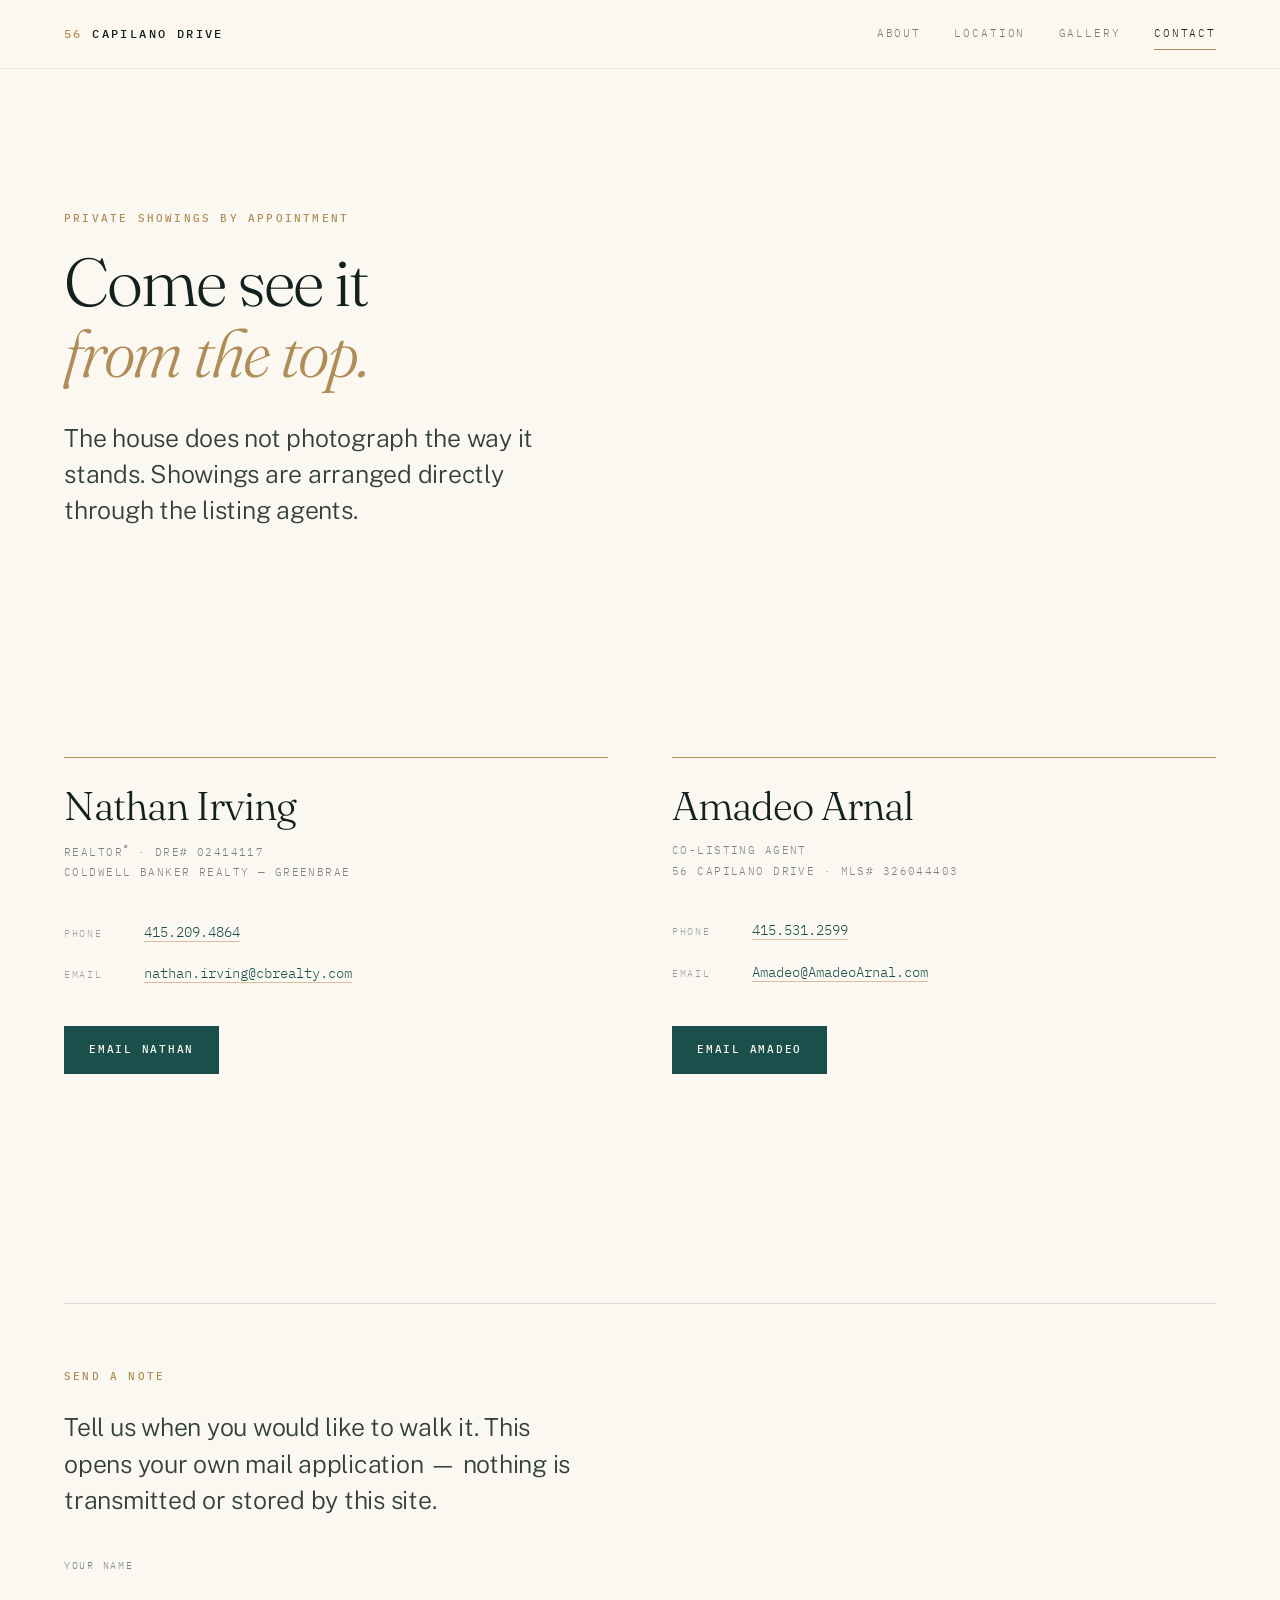
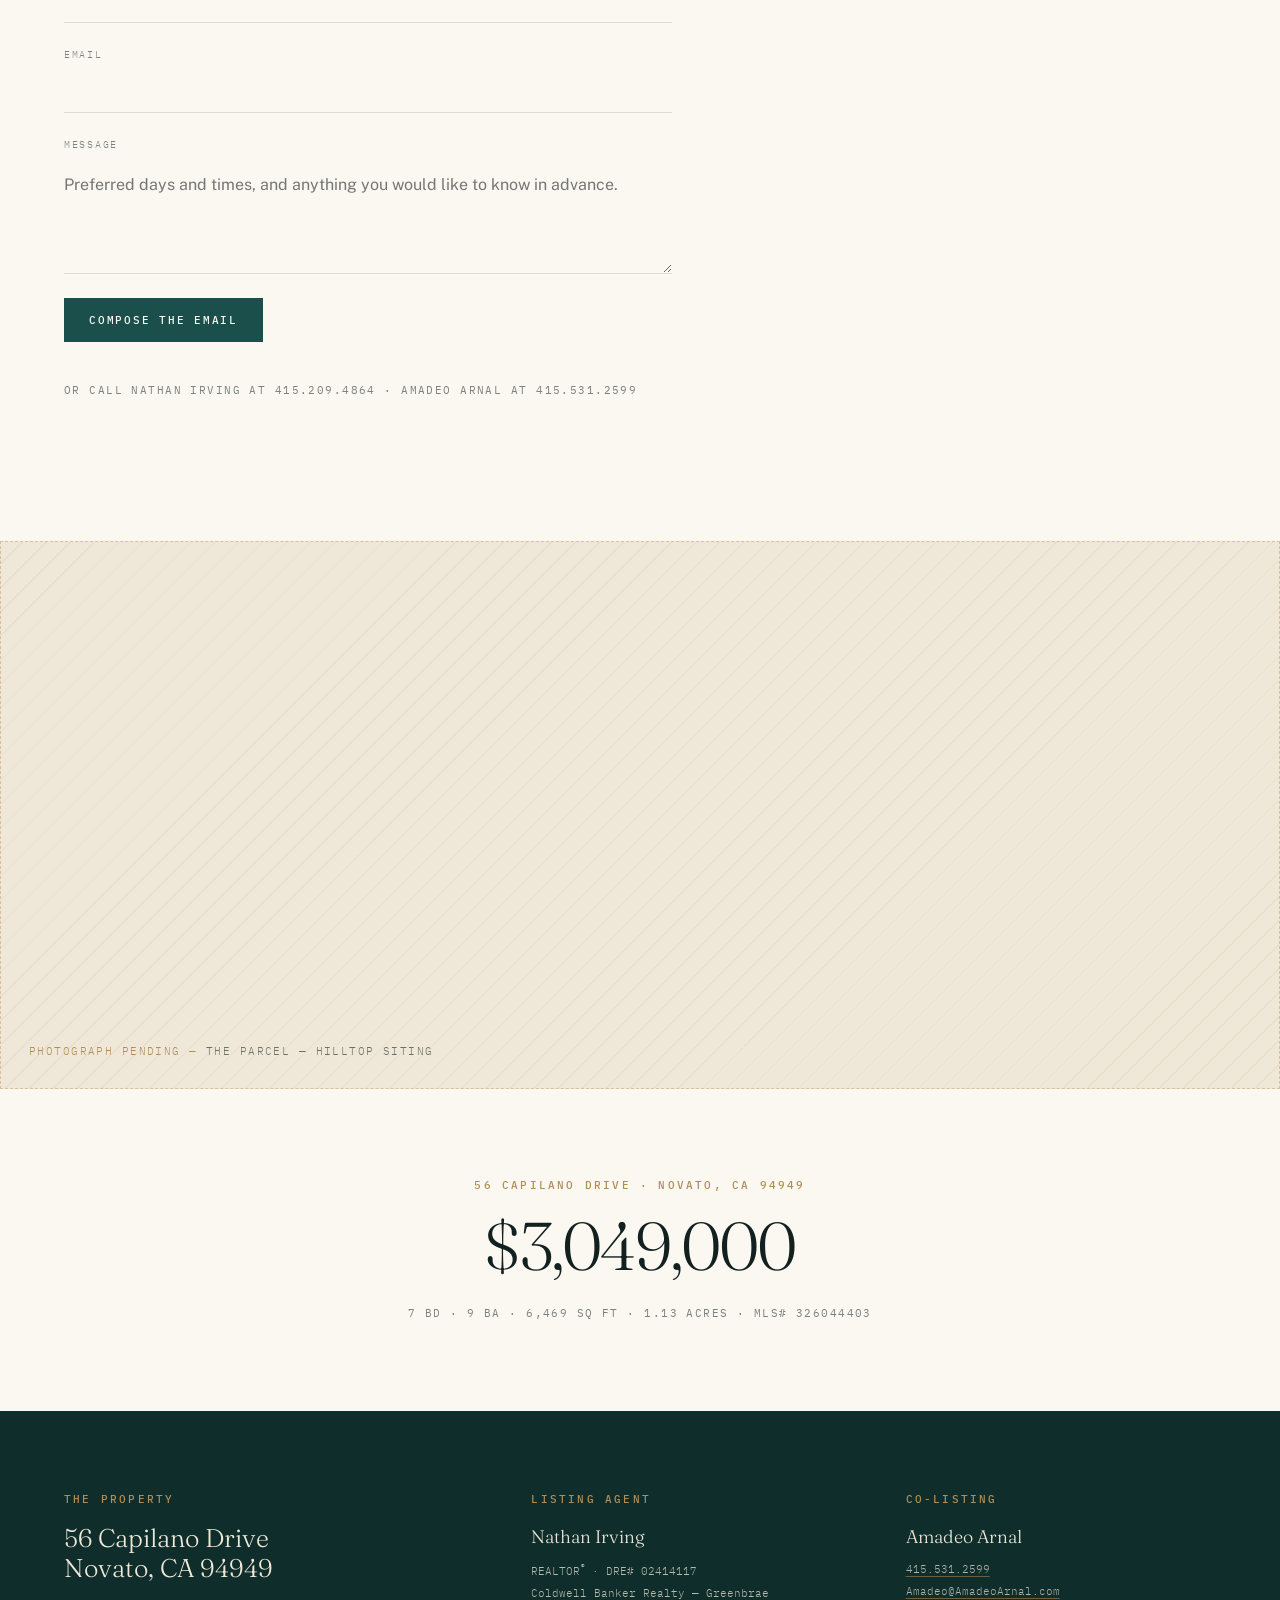
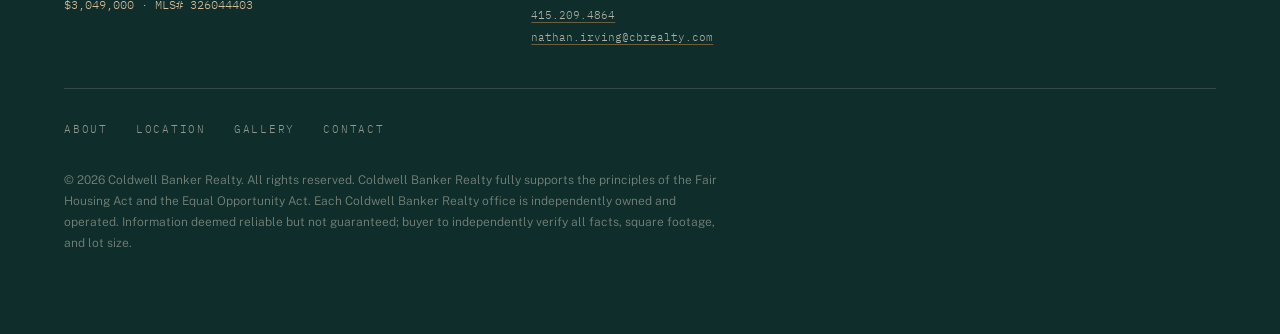
==== commit 40586e89: "Drop the 'One address. Three horizons.' tagline The hero headline is now the address itself, with th" ====
--- a/contact.html
+++ b/contact.html
@@ -146,8 +146,8 @@
 
   <section class="section--tight shell" style="text-align:center">
     <p class="eyebrow">56 Capilano Drive &middot; Novato, CA 94949</p>
-    <p class="display" style="margin-top:1rem">One address. <em>Three horizons.</em></p>
-    <p class="cap" style="margin-top:1.5rem">$3,049,000 &middot; 7 bd &middot; 9 ba &middot; 6,469 sq ft &middot; 1.13 acres</p>
+    <p class="display" style="margin-top:1rem">$3,049,000</p>
+    <p class="cap" style="margin-top:1.5rem">7 bd &middot; 9 ba &middot; 6,469 sq ft &middot; 1.13 acres &middot; MLS# 326044403</p>
   </section>
 
 </main>
--- a/styles.css
+++ b/styles.css
@@ -491,6 +491,9 @@
 
 .hero__title em { font-style: italic; color: var(--brass-soft); }
 
+/* Street number in brass, echoing the nav mark. */
+.hero__num { color: var(--brass-soft); }
+
 /* One slim line. No stat cards. */
 .hero__stats {
   display: flex;
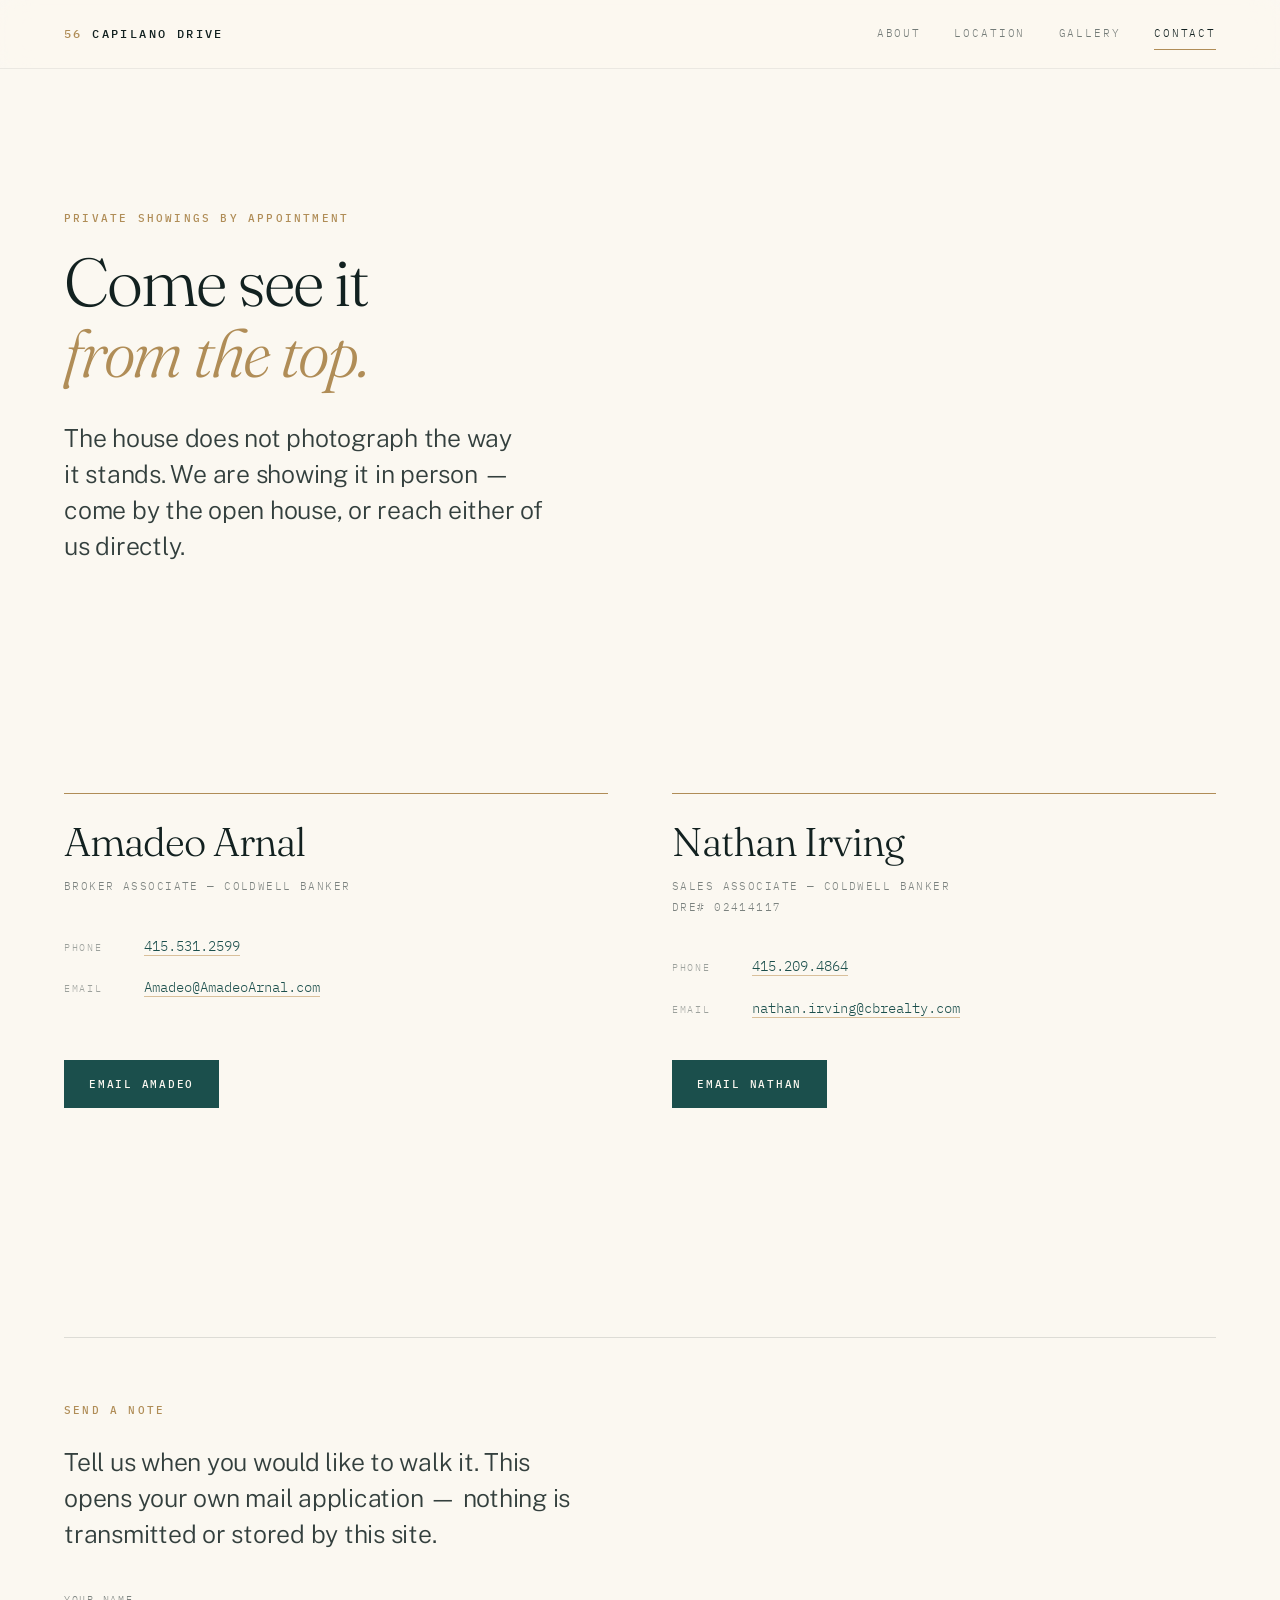
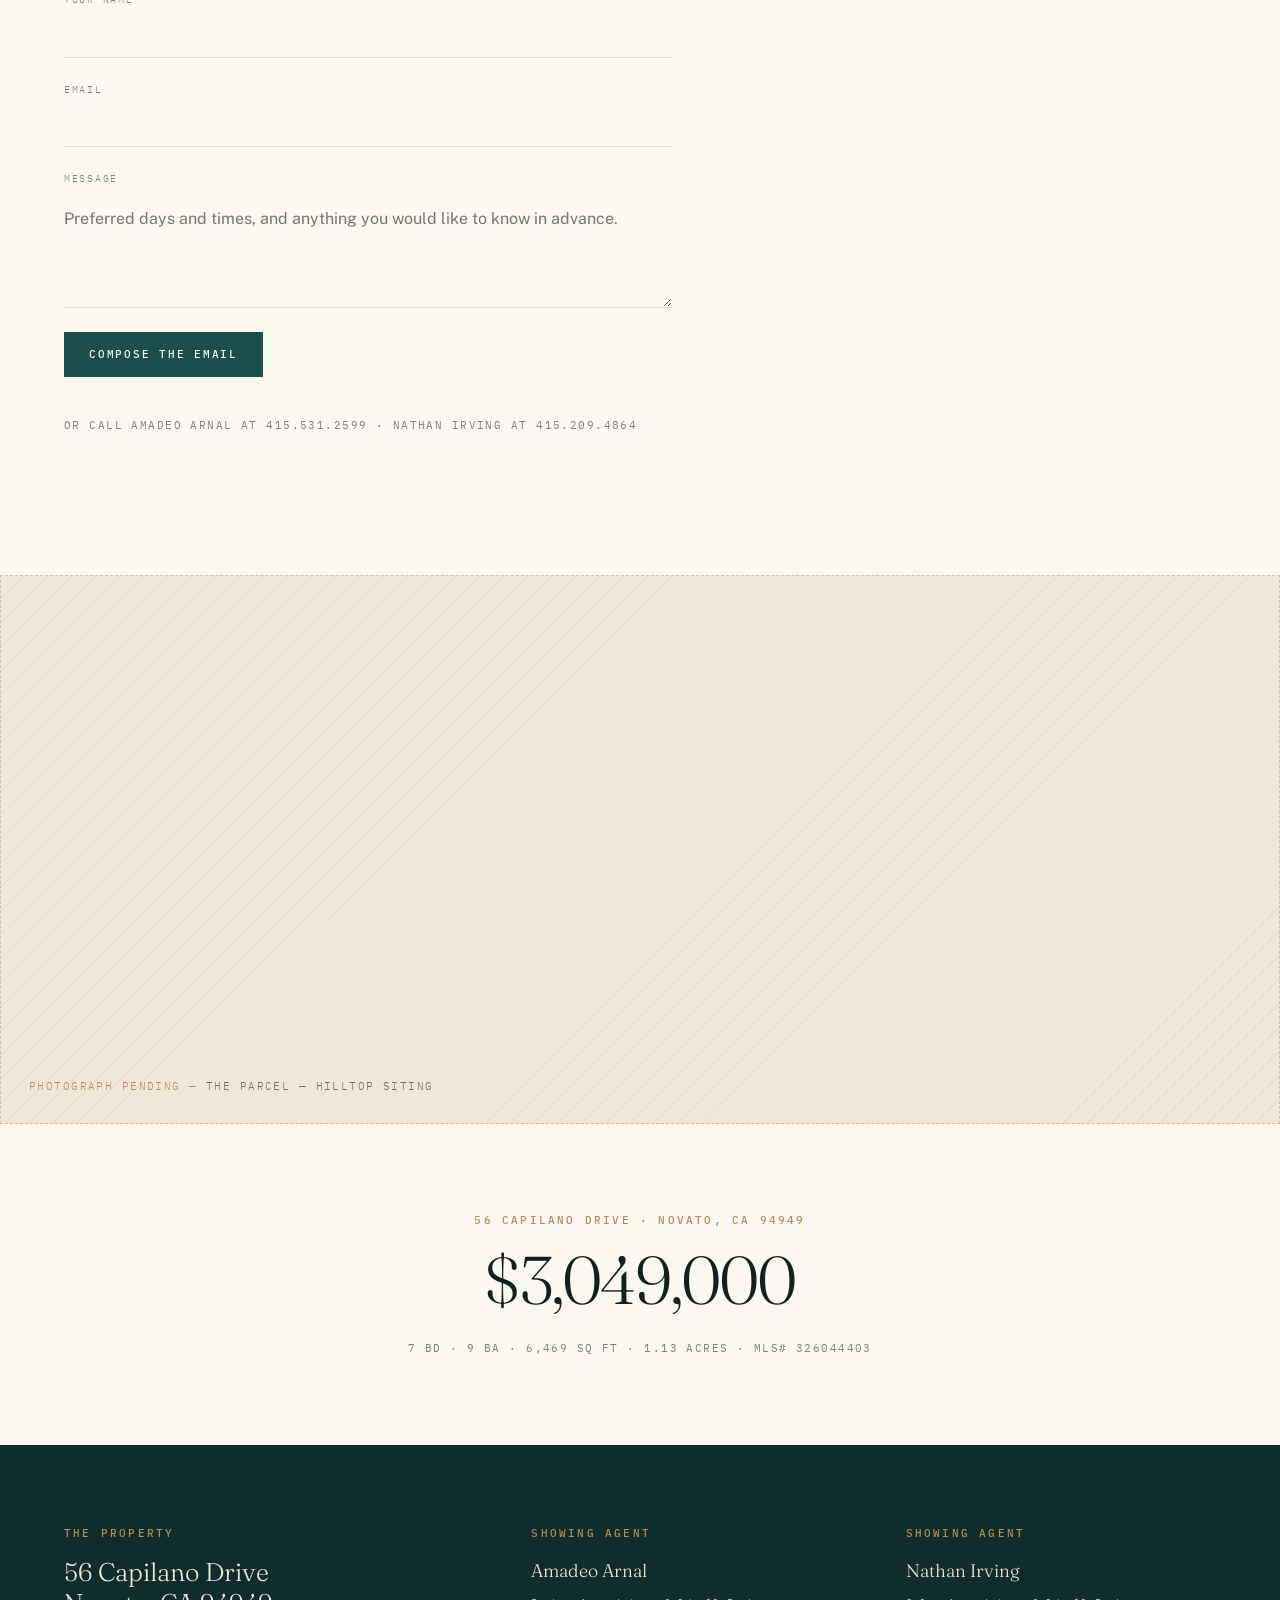
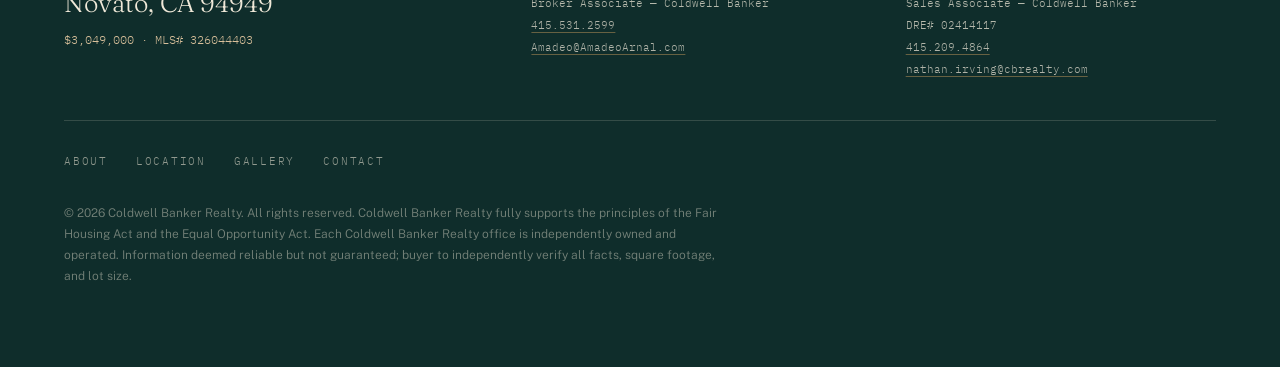
==== commit 7b0ade3c: "Reorder contacts and correct agent titles Amadeo Arnal is now first and Nathan Irving second, on the" ====
--- a/contact.html
+++ b/contact.html
@@ -4,14 +4,14 @@
 <meta charset="utf-8">
 <meta name="viewport" content="width=device-width, initial-scale=1">
 <title>Contact — 56 Capilano Drive, Novato, CA 94949</title>
-<meta name="description" content="Arrange a private showing of 56 Capilano Drive, Novato. Nathan Irving, Coldwell Banker Realty Greenbrae — 415.209.4864. Amadeo Arnal — 415.531.2599.">
+<meta name="description" content="See 56 Capilano Drive, Novato at the open house. Amadeo Arnal, Broker Associate — 415.531.2599. Nathan Irving, Sales Associate — 415.209.4864. Coldwell Banker.">
 <meta name="theme-color" content="#0F2D2B">
 <link rel="canonical" href="./contact.html">
 <link rel="icon" href="favicon.svg" type="image/svg+xml">
 
 <meta property="og:type" content="website">
 <meta property="og:title" content="Contact — 56 Capilano Drive, Novato">
-<meta property="og:description" content="Private showings by appointment with Nathan Irving or Amadeo Arnal.">
+<meta property="og:description" content="Meet Amadeo Arnal or Nathan Irving at the property.">
 <meta property="og:image" content="images/hero-aerial.jpg">
 <meta name="twitter:card" content="summary_large_image">
 
@@ -44,7 +44,7 @@
   <section class="section shell">
     <p class="eyebrow">Private showings by appointment</p>
     <h1 class="display" style="margin-top:1.25rem;max-width:13ch">Come see it <em>from the top.</em></h1>
-    <p class="say" style="margin-top:2rem">The house does not photograph the way it stands. Showings are arranged directly through the listing agents.</p>
+    <p class="say" style="margin-top:2rem">The house does not photograph the way it stands. We are showing it in person &mdash; come by the open house, or reach either of us directly.</p>
   </section>
 
   <!-- ===== AGENTS ===== -->
@@ -52,10 +52,32 @@
     <div class="agents">
 
       <article class="agent rise">
+        <h2 class="agent__name">Amadeo Arnal</h2>
+        <p class="agent__role">
+          Broker Associate &mdash; Coldwell Banker
+        </p>
+
+        <dl class="agent__lines">
+          <div class="agent__line">
+            <dt>Phone</dt>
+            <dd><a href="tel:+14155312599">415.531.2599</a></dd>
+          </div>
+          <div class="agent__line">
+            <dt>Email</dt>
+            <dd><a href="mailto:Amadeo@AmadeoArnal.com?subject=56%20Capilano%20Drive%20-%20Private%20Showing%20Request">Amadeo@AmadeoArnal.com</a></dd>
+          </div>
+        </dl>
+
+        <p class="agent__cta">
+          <a class="btn btn--solid" href="mailto:Amadeo@AmadeoArnal.com?subject=56%20Capilano%20Drive%20-%20Private%20Showing%20Request">Email Amadeo</a>
+        </p>
+      </article>
+
+      <article class="agent rise">
         <h2 class="agent__name">Nathan Irving</h2>
         <p class="agent__role">
-          REALTOR<sup>&reg;</sup> &middot; DRE# 02414117<br>
-          Coldwell Banker Realty &mdash; Greenbrae
+          Sales Associate &mdash; Coldwell Banker<br>
+          DRE# 02414117
         </p>
 
         <dl class="agent__lines">
@@ -74,29 +96,6 @@
         </p>
       </article>
 
-      <article class="agent rise">
-        <h2 class="agent__name">Amadeo Arnal</h2>
-        <p class="agent__role">
-          Co-listing agent<br>
-          56 Capilano Drive &middot; MLS# 326044403
-        </p>
-
-        <dl class="agent__lines">
-          <div class="agent__line">
-            <dt>Phone</dt>
-            <dd><a href="tel:+14155312599">415.531.2599</a></dd>
-          </div>
-          <div class="agent__line">
-            <dt>Email</dt>
-            <dd><a href="mailto:Amadeo@AmadeoArnal.com?subject=56%20Capilano%20Drive%20-%20Private%20Showing%20Request">Amadeo@AmadeoArnal.com</a></dd>
-          </div>
-        </dl>
-
-        <p class="agent__cta">
-          <a class="btn btn--solid" href="mailto:Amadeo@AmadeoArnal.com?subject=56%20Capilano%20Drive%20-%20Private%20Showing%20Request">Email Amadeo</a>
-        </p>
-      </article>
-
     </div>
   </section>
 
@@ -108,8 +107,8 @@
     <p class="say" style="margin:1.5rem 0 2.5rem">Tell us when you would like to walk it. This opens your own mail application &mdash; nothing is transmitted or stored by this site.</p>
 
     <form class="form" id="inquiry"
-          data-to="nathan.irving@cbrealty.com"
-          data-cc="Amadeo@AmadeoArnal.com"
+          data-to="Amadeo@AmadeoArnal.com"
+          data-cc="nathan.irving@cbrealty.com"
           data-subject="56 Capilano Drive - Private Showing Request">
 
       <div class="field">
@@ -133,7 +132,7 @@
       </div>
     </form>
 
-    <p class="cap" style="margin-top:2.5rem">Or call Nathan Irving at 415.209.4864 &middot; Amadeo Arnal at 415.531.2599</p>
+    <p class="cap" style="margin-top:2.5rem">Or call Amadeo Arnal at 415.531.2599 &middot; Nathan Irving at 415.209.4864</p>
   </section>
 
   <!-- ===== CLOSING — one quiet image ===== -->
@@ -162,21 +161,22 @@
         <p class="foot__figure">$3,049,000 &middot; MLS# 326044403</p>
       </div>
       <div>
-        <p class="eyebrow">Listing agent</p>
-        <p class="foot__who">Nathan Irving</p>
+        <p class="eyebrow">Showing agent</p>
+        <p class="foot__who">Amadeo Arnal</p>
         <p class="foot__line">
-          REALTOR<sup>&reg;</sup> &middot; DRE# 02414117<br>
-          Coldwell Banker Realty &mdash; Greenbrae<br>
-          <a href="tel:+14152094864">415.209.4864</a><br>
-          <a href="mailto:nathan.irving@cbrealty.com?subject=56%20Capilano%20Drive%20-%20Private%20Showing%20Request">nathan.irving@cbrealty.com</a>
+          Broker Associate &mdash; Coldwell Banker<br>
+          <a href="tel:+14155312599">415.531.2599</a><br>
+          <a href="mailto:Amadeo@AmadeoArnal.com?subject=56%20Capilano%20Drive%20-%20Private%20Showing%20Request">Amadeo@AmadeoArnal.com</a>
         </p>
       </div>
       <div>
-        <p class="eyebrow">Co-listing</p>
-        <p class="foot__who">Amadeo Arnal</p>
+        <p class="eyebrow">Showing agent</p>
+        <p class="foot__who">Nathan Irving</p>
         <p class="foot__line">
-          <a href="tel:+14155312599">415.531.2599</a><br>
-          <a href="mailto:Amadeo@AmadeoArnal.com?subject=56%20Capilano%20Drive%20-%20Private%20Showing%20Request">Amadeo@AmadeoArnal.com</a>
+          Sales Associate &mdash; Coldwell Banker<br>
+          DRE# 02414117<br>
+          <a href="tel:+14152094864">415.209.4864</a><br>
+          <a href="mailto:nathan.irving@cbrealty.com?subject=56%20Capilano%20Drive%20-%20Private%20Showing%20Request">nathan.irving@cbrealty.com</a>
         </p>
       </div>
     </div>
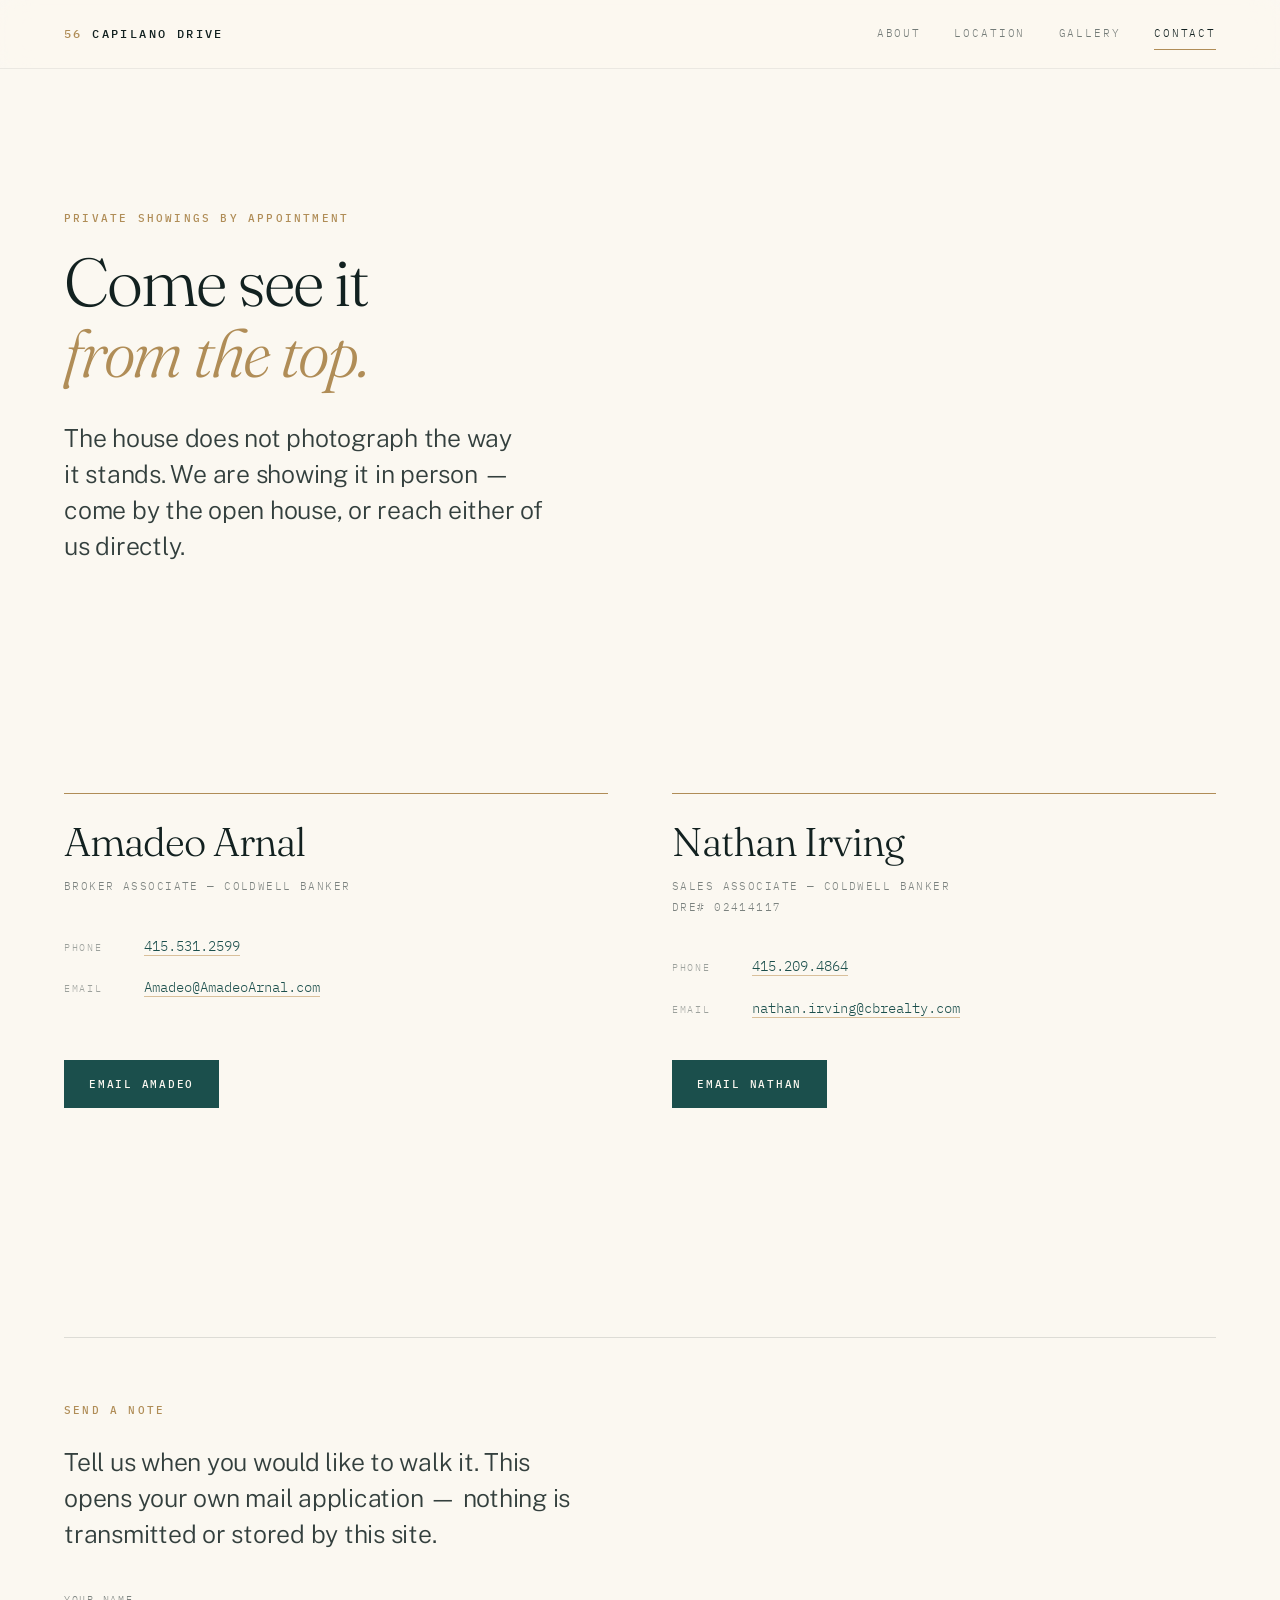
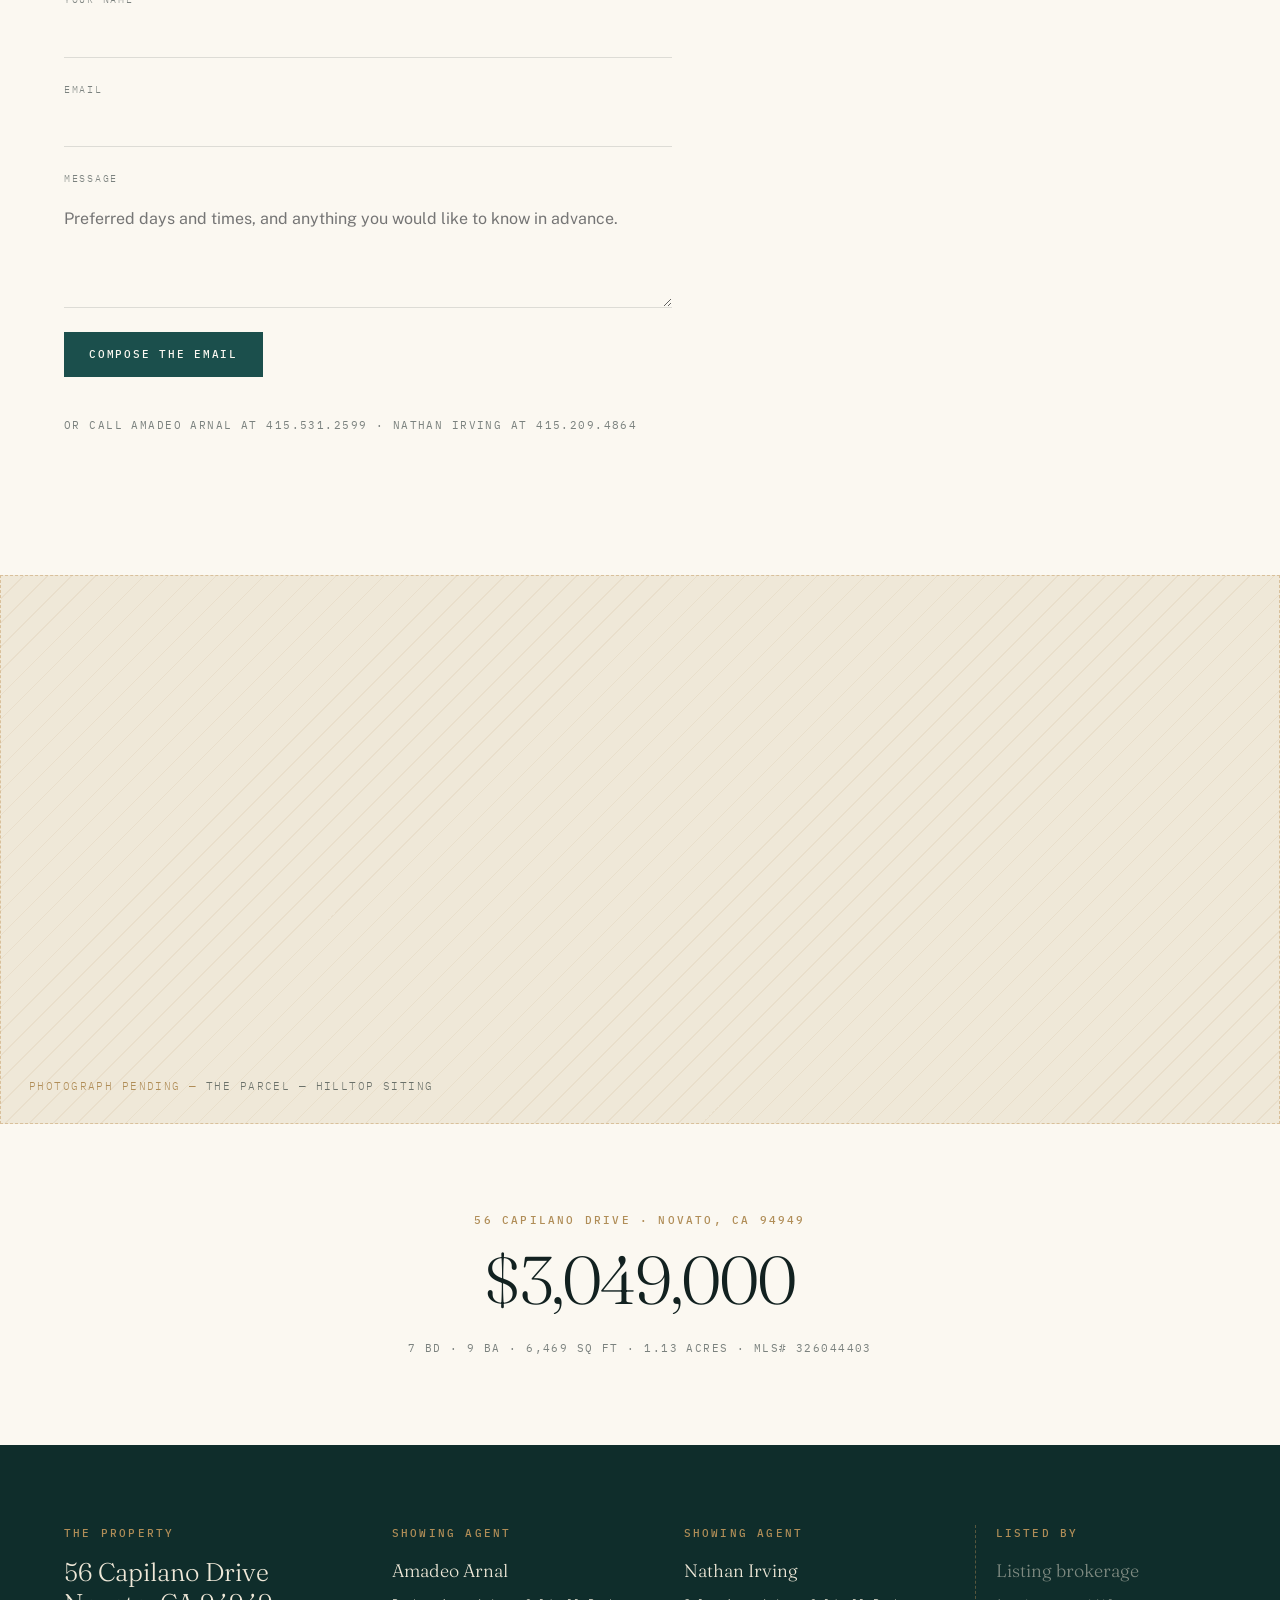
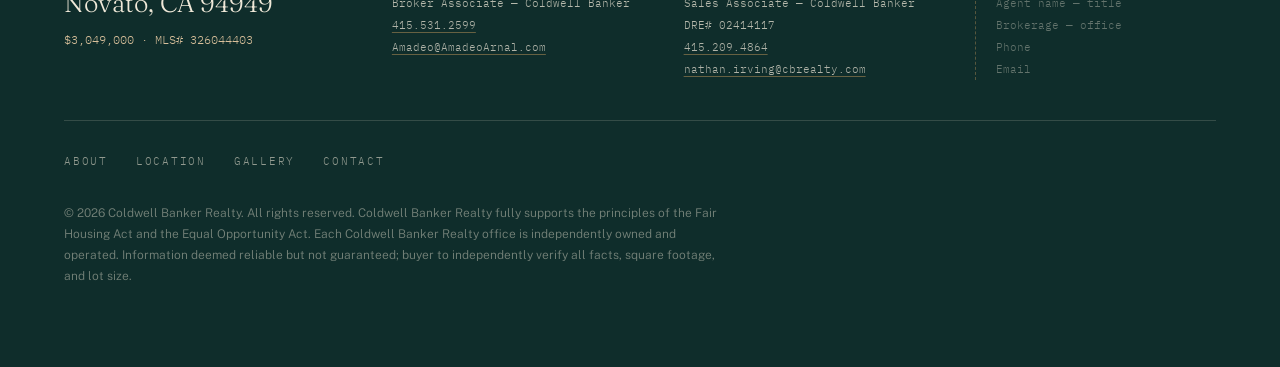
==== commit c15784fe: "Add a placeholder footer slot for the listing brokerage A fourth footer column sits to the right of " ====
--- a/contact.html
+++ b/contact.html
@@ -179,6 +179,24 @@
           <a href="mailto:nathan.irving@cbrealty.com?subject=56%20Capilano%20Drive%20-%20Private%20Showing%20Request">nathan.irving@cbrealty.com</a>
         </p>
       </div>
+
+      <!-- LISTING BROKERAGE — PLACEHOLDER. Replace the four lines below with the
+           real details, then wrap the phone and email in links to match the
+           blocks above:
+             <a href="tel:+14150000000">415.000.0000</a>
+             <a href="mailto:name@example.com?subject=56%20Capilano%20Drive%20-%20Private%20Showing%20Request">name@example.com</a>
+           Finally, delete the foot__tbd class from the div so the dashed
+           "awaiting details" treatment comes off. Repeat on all four pages. -->
+      <div class="foot__tbd">
+        <p class="eyebrow">Listed by</p>
+        <p class="foot__who">Listing brokerage</p>
+        <p class="foot__line">
+          Agent name &mdash; title<br>
+          Brokerage &mdash; office<br>
+          Phone<br>
+          Email
+        </p>
+      </div>
     </div>
 
     <nav class="foot__nav" aria-label="Footer">
--- a/styles.css
+++ b/styles.css
@@ -994,11 +994,21 @@
 
 .foot__top {
   display: grid;
-  grid-template-columns: minmax(0, 1.3fr) minmax(0, 1fr) minmax(0, 1fr);
-  gap: clamp(2rem, 5vw, 4rem);
+  grid-template-columns: minmax(0, 1.15fr) repeat(3, minmax(0, 1fr));
+  gap: clamp(1.75rem, 4vw, 3.25rem);
   padding-bottom: 2.5rem;
   border-bottom: 1px solid var(--hair-invert);
 }
+
+/* A footer slot awaiting real details. Uses the same dashed-brass language as
+   a missing photograph so it reads as deliberately unfilled, not broken. */
+.foot__tbd {
+  border-left: 1px dashed rgba(176, 141, 87, 0.45);
+  padding-left: clamp(0.9rem, 1.5vw, 1.25rem);
+}
+
+.foot__tbd .foot__who,
+.foot__tbd .foot__line { opacity: 0.5; }
 
 .foot__mark {
   font-family: var(--serif);
@@ -1065,8 +1075,20 @@
   color: rgba(239, 232, 216, 0.45);
 }
 
-@media (max-width: 54rem) {
+@media (max-width: 72rem) {
+  .foot__top { grid-template-columns: repeat(2, minmax(0, 1fr)); }
+}
+
+@media (max-width: 44rem) {
   .foot__top { grid-template-columns: 1fr; }
+
+  /* Stacked, a left rule reads as an indent — put it on top instead. */
+  .foot__tbd {
+    border-left: 0;
+    border-top: 1px dashed rgba(176, 141, 87, 0.45);
+    padding-left: 0;
+    padding-top: 1.25rem;
+  }
 }
 
 /* --------------------------------------------------------------------------
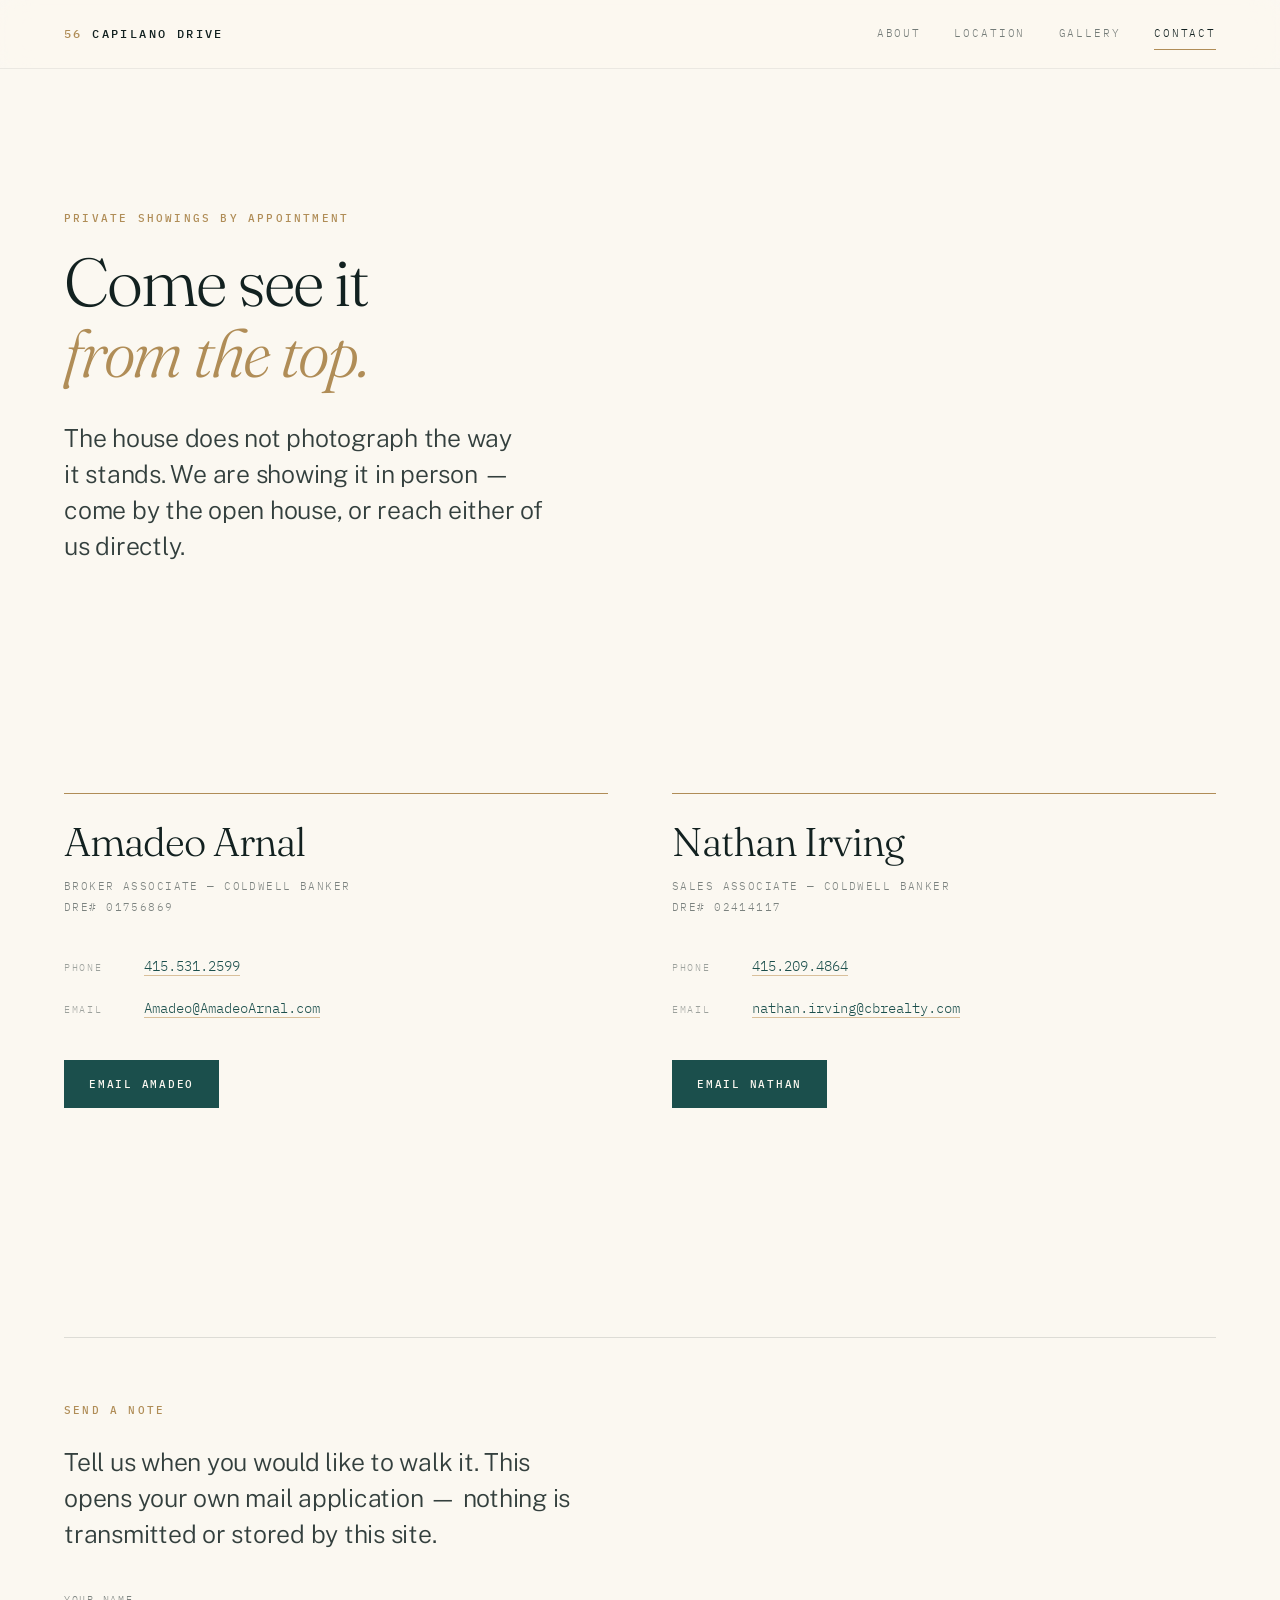
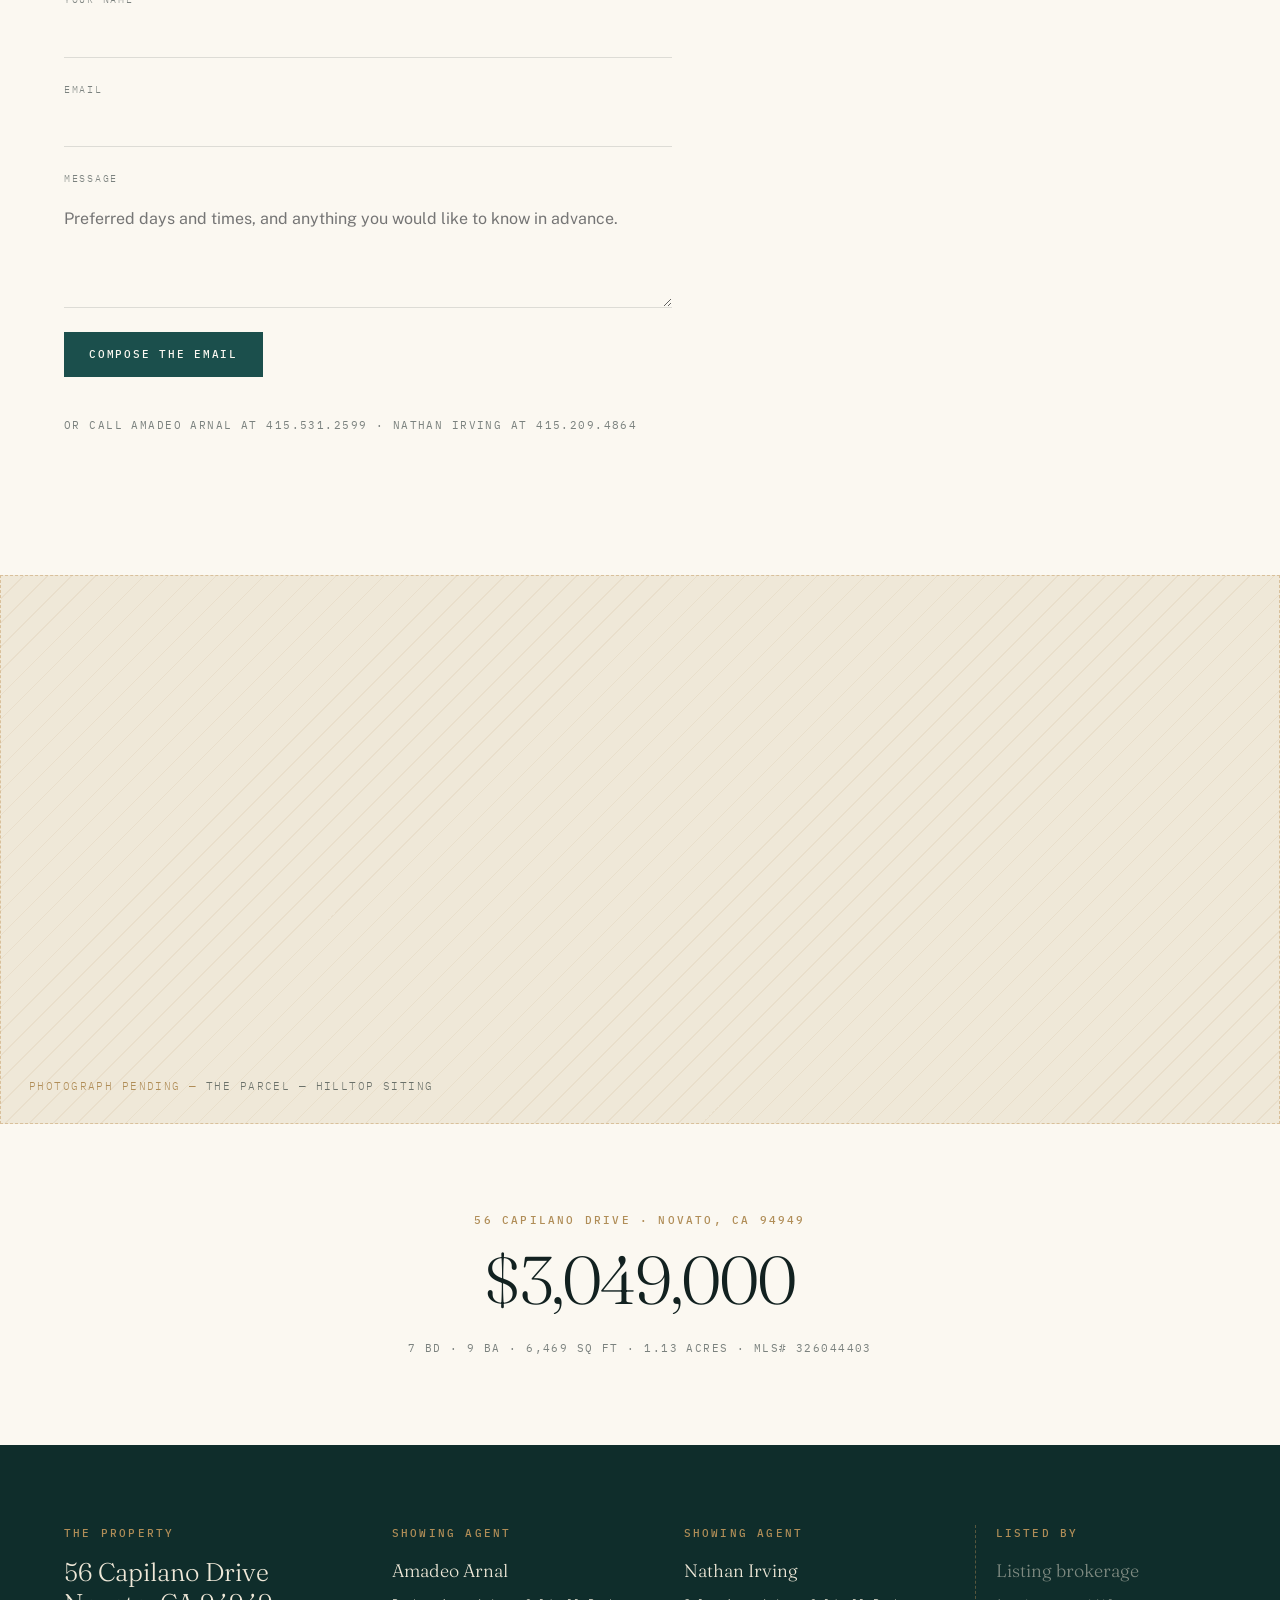
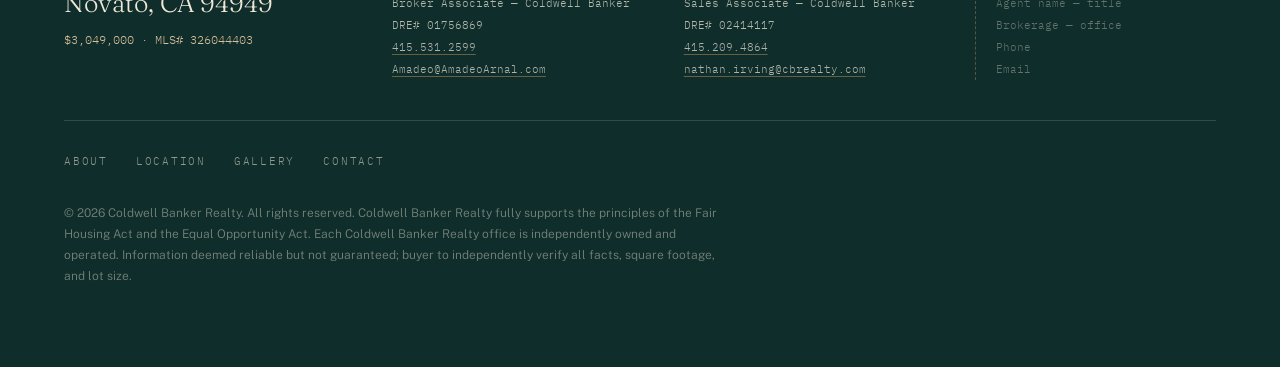
==== commit 6b778247: "Add Amadeo Arnal's DRE number DRE# 01756869, on the Contact card and in the footer on all four pages" ====
--- a/contact.html
+++ b/contact.html
@@ -54,7 +54,8 @@
       <article class="agent rise">
         <h2 class="agent__name">Amadeo Arnal</h2>
         <p class="agent__role">
-          Broker Associate &mdash; Coldwell Banker
+          Broker Associate &mdash; Coldwell Banker<br>
+          DRE# 01756869
         </p>
 
         <dl class="agent__lines">
@@ -165,6 +166,7 @@
         <p class="foot__who">Amadeo Arnal</p>
         <p class="foot__line">
           Broker Associate &mdash; Coldwell Banker<br>
+          DRE# 01756869<br>
           <a href="tel:+14155312599">415.531.2599</a><br>
           <a href="mailto:Amadeo@AmadeoArnal.com?subject=56%20Capilano%20Drive%20-%20Private%20Showing%20Request">Amadeo@AmadeoArnal.com</a>
         </p>
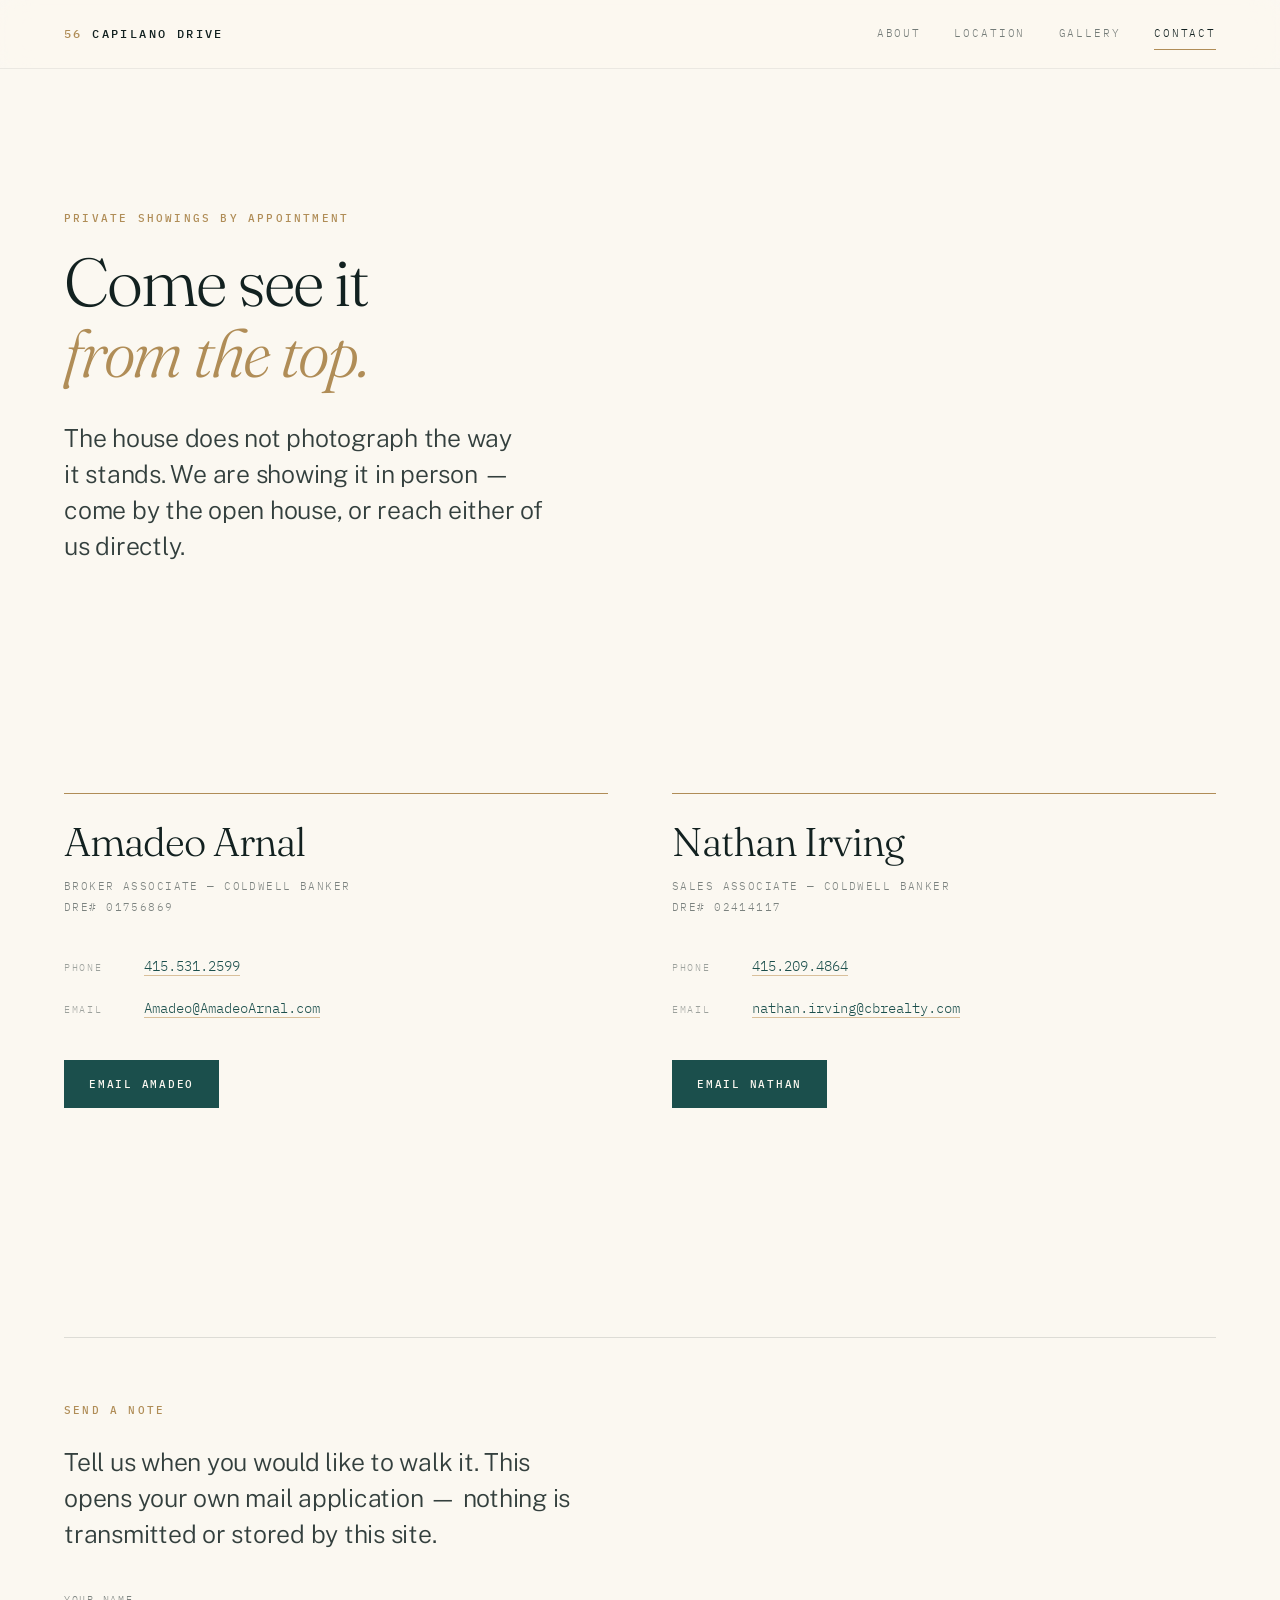
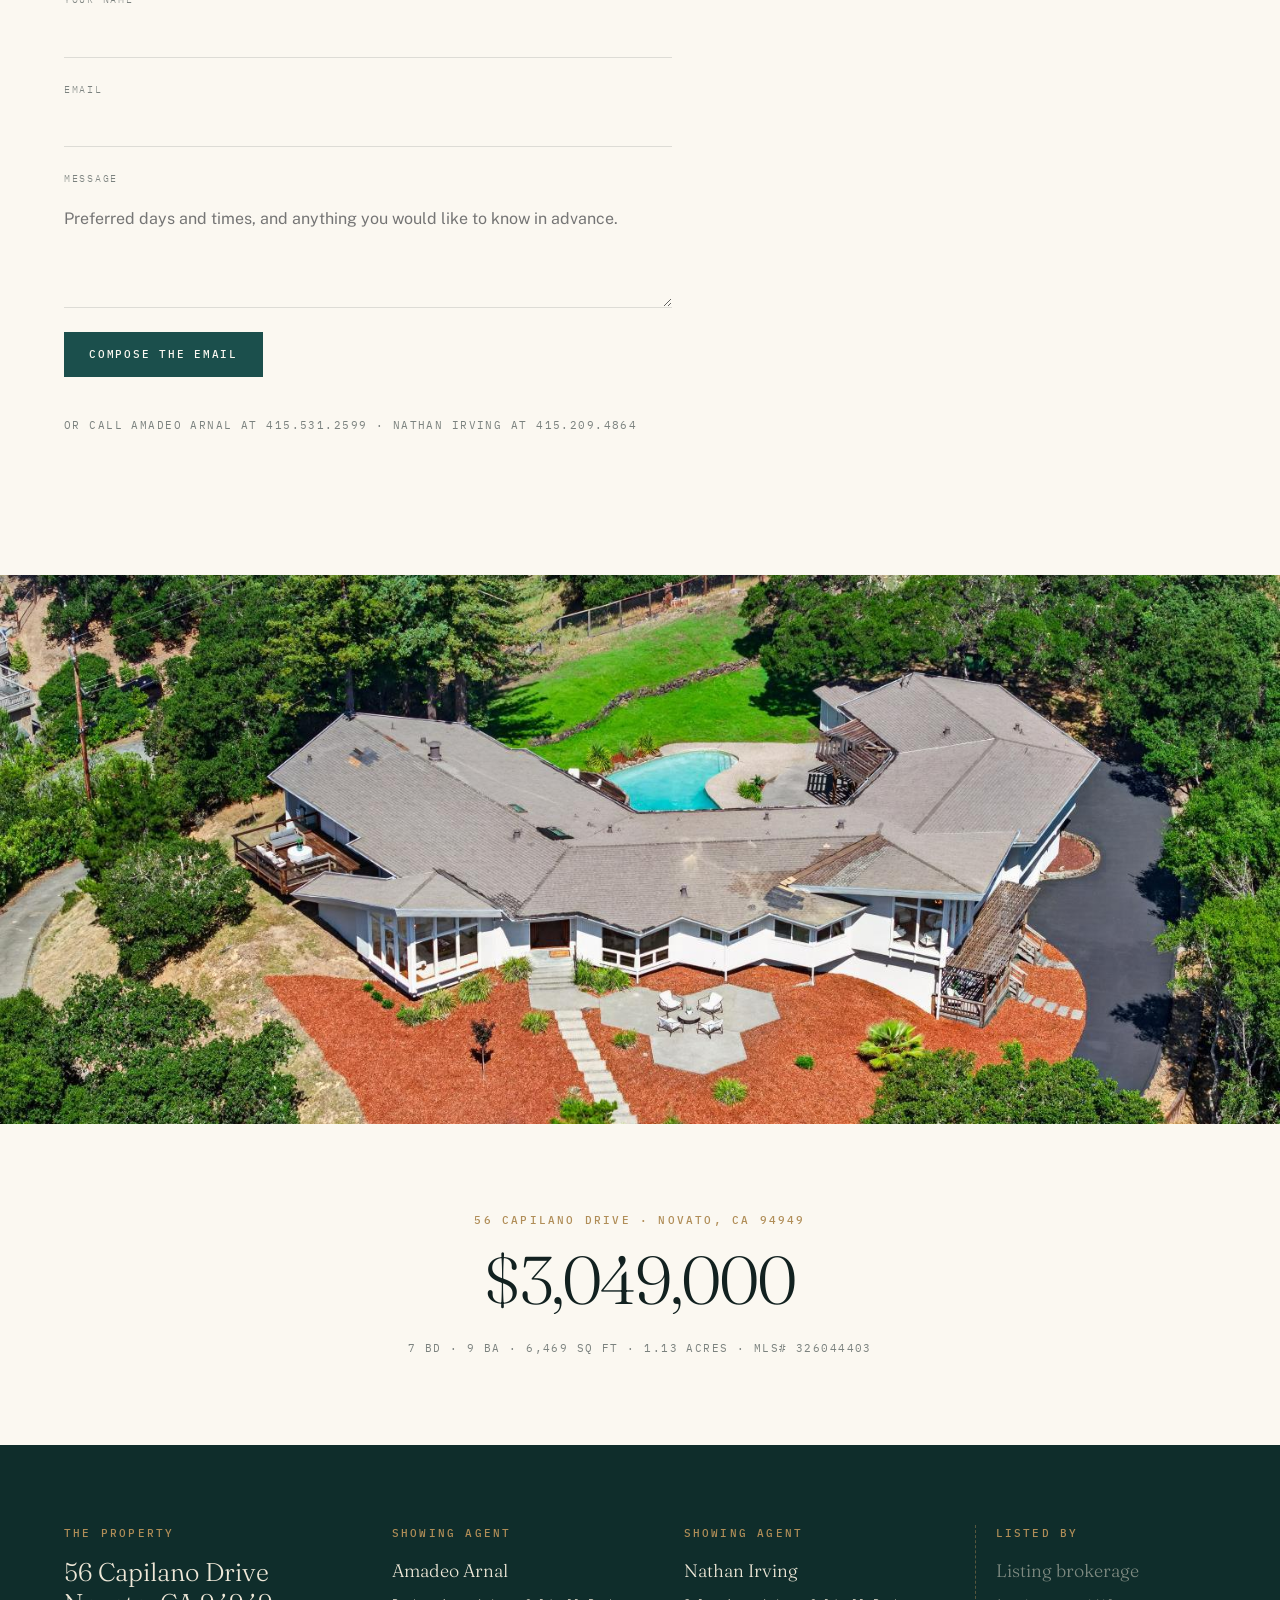
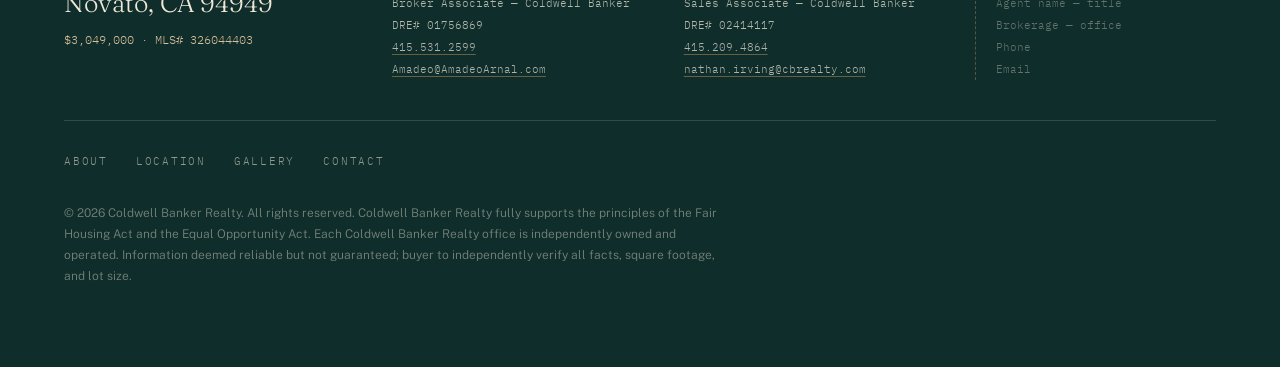
==== commit a5288542: "Add listing photography and wire it into the site's image slots Drops the eight supplied photographs" ====
--- a/contact.html
+++ b/contact.html
@@ -139,7 +139,7 @@
   <!-- ===== CLOSING — one quiet image ===== -->
   <section class="media media--pano bleed">
     <img src="images/grounds-02.jpg"
-         alt="The 1.13-acre hilltop parcel at 56 Capilano Drive."
+         alt="Overhead view of the 1.13-acre hilltop parcel at 56 Capilano Drive — the residence, its circular drive and the pool terrace."
          data-label="The parcel — hilltop siting"
          loading="lazy">
   </section>
--- a/styles.css
+++ b/styles.css
@@ -714,7 +714,9 @@
   width: 100%;
   height: clamp(21rem, 56vh, 34rem);
   border: 0;
-  filter: saturate(0.7) sepia(0.15) contrast(1.02);
+  /* Only a light desaturation. This map carries the actual address, so tinting
+     it far enough to match the palette would cost label legibility. */
+  filter: saturate(0.88);
 }
 
 .map__bar {
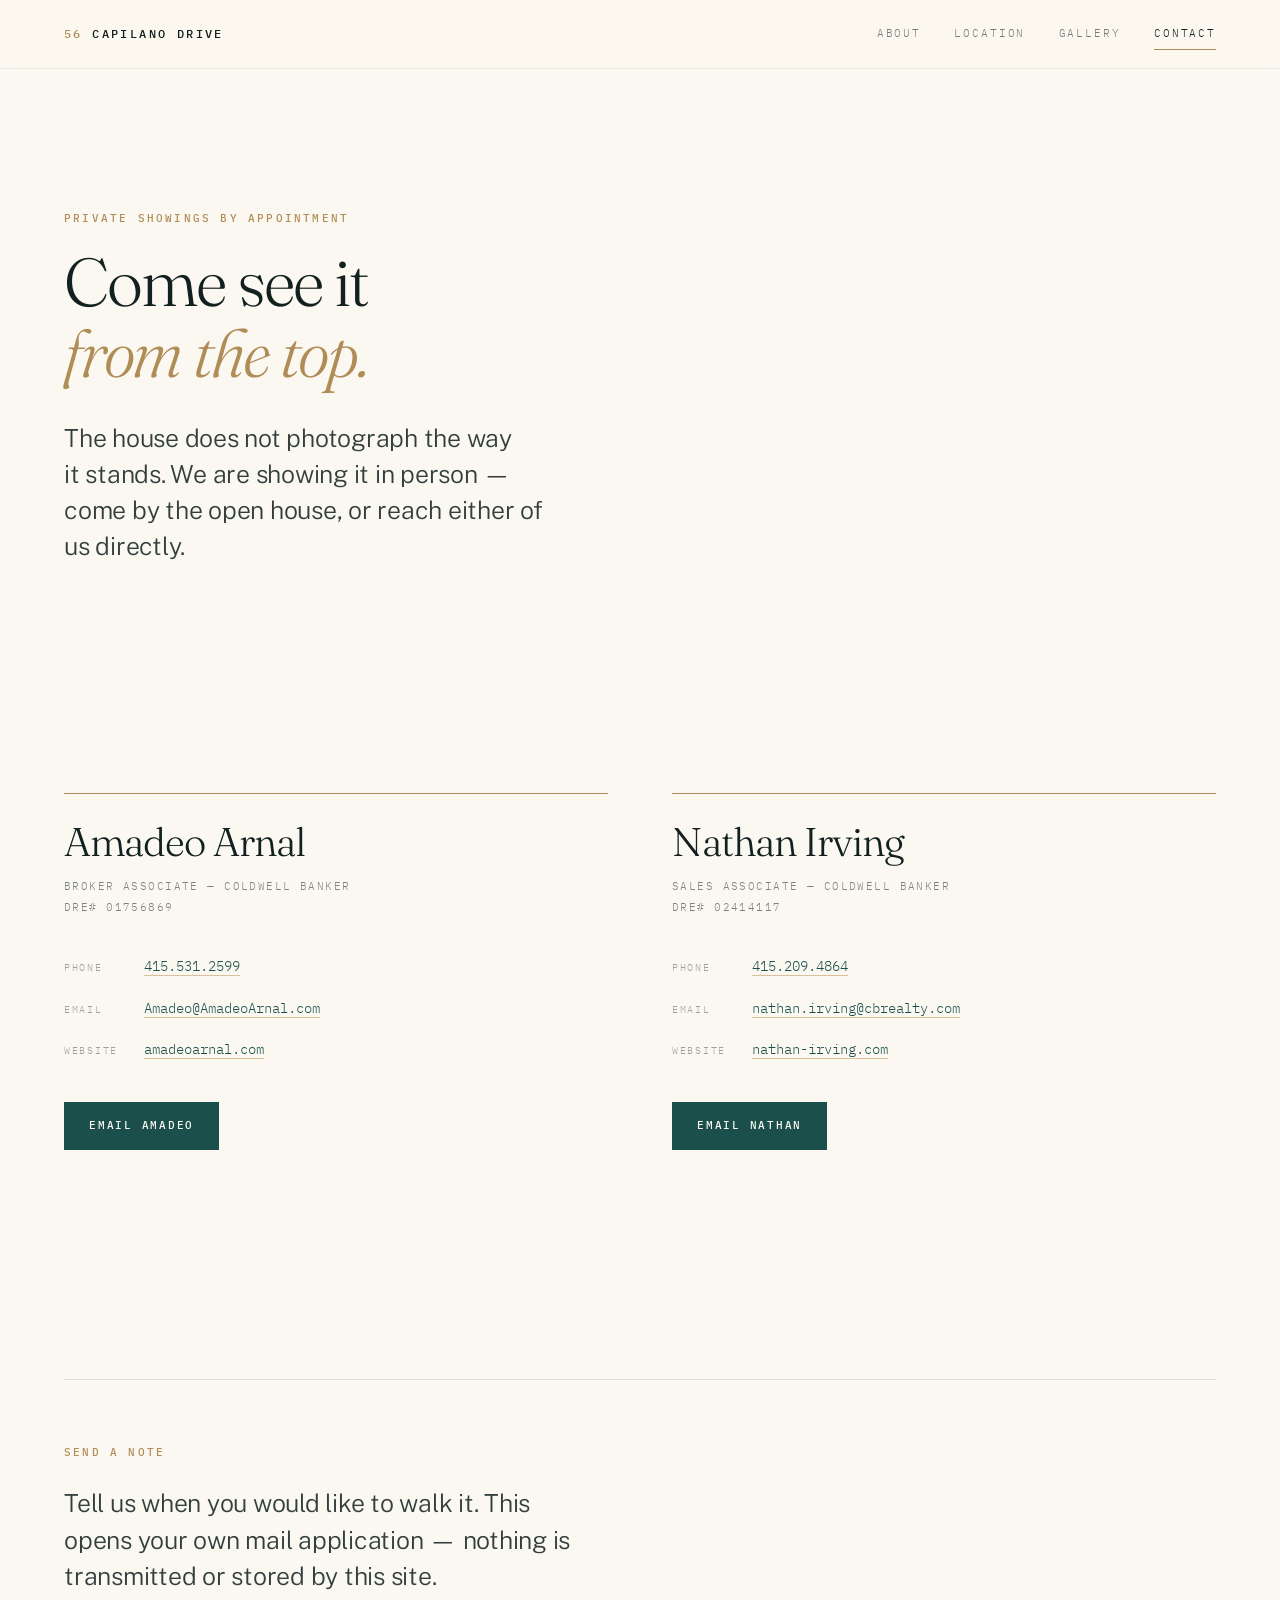
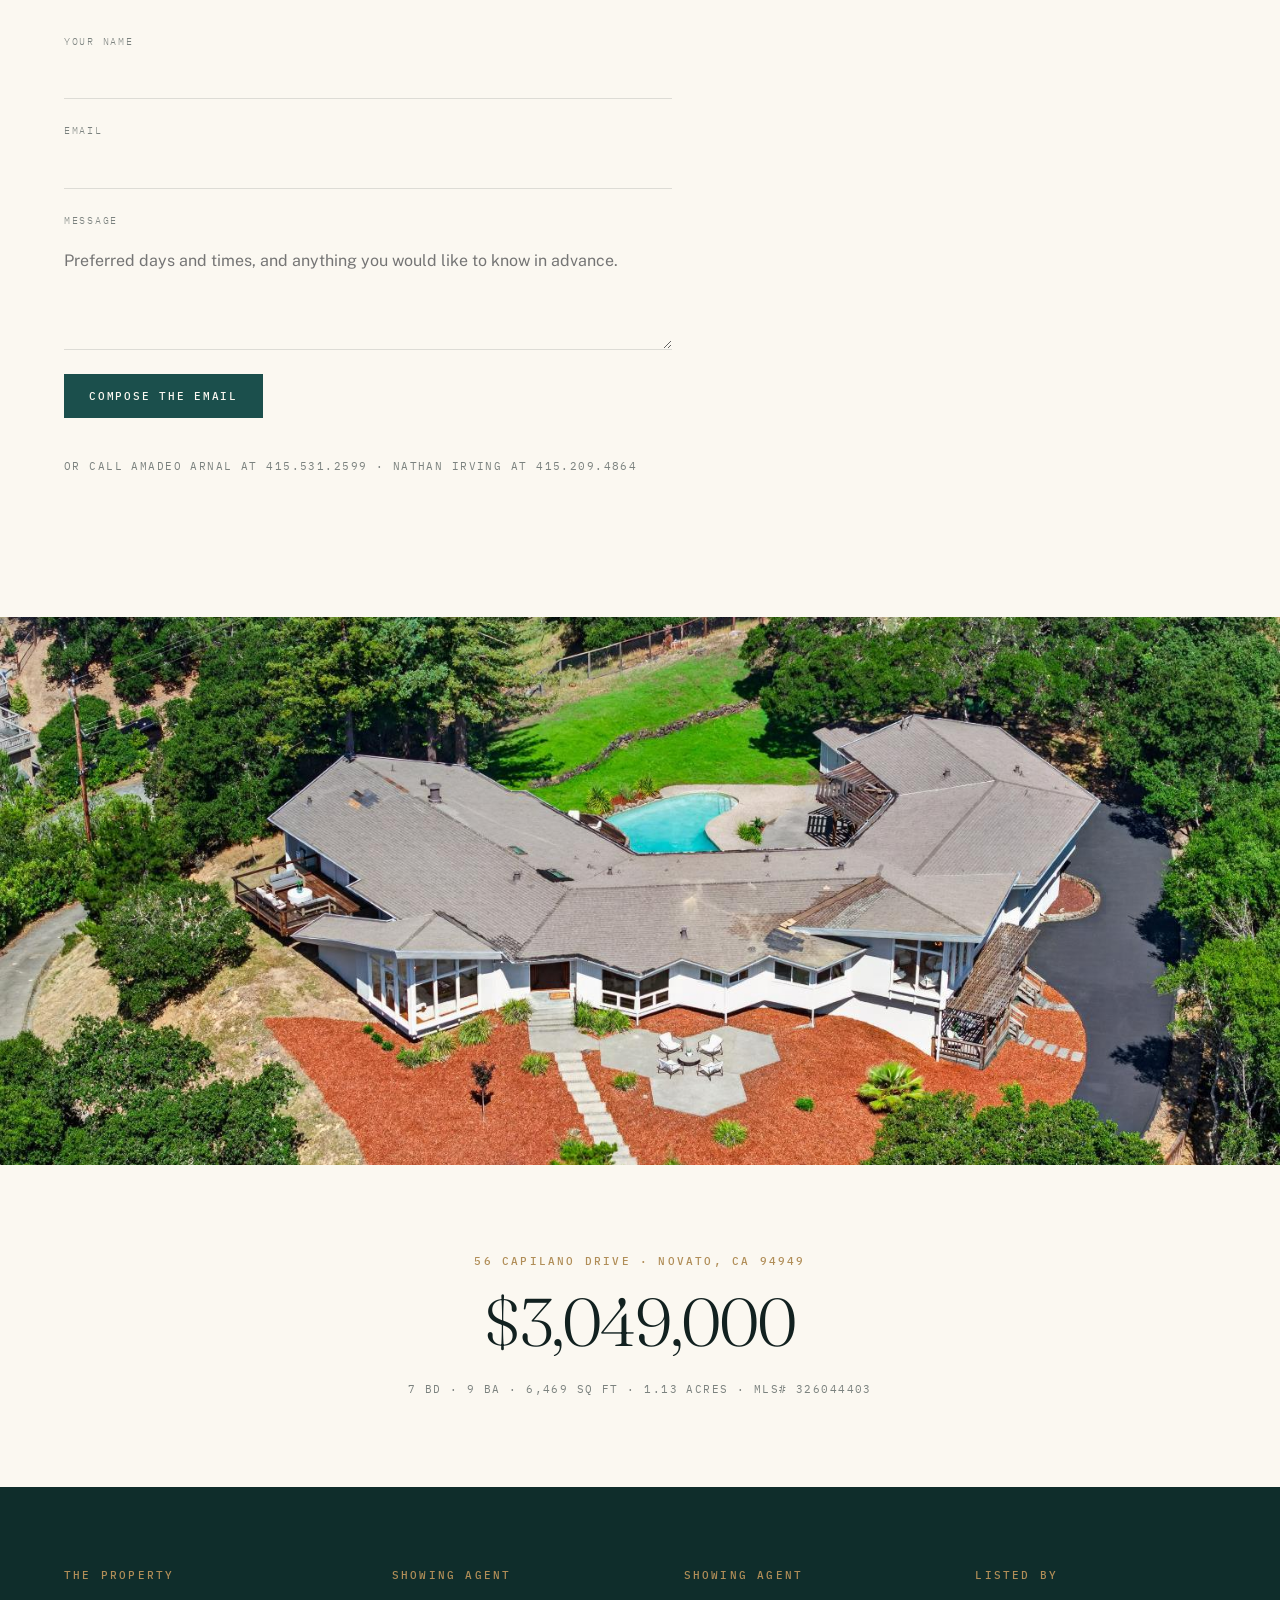
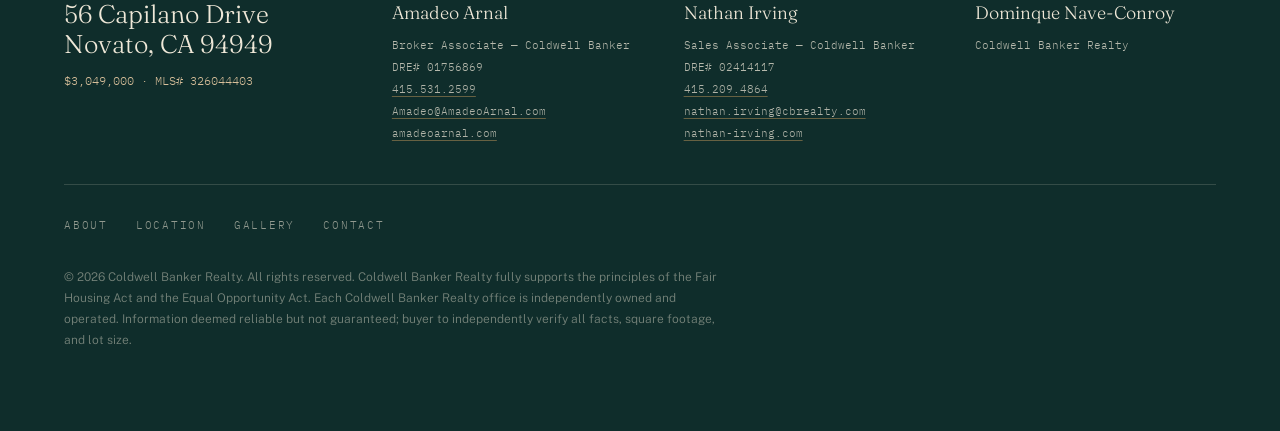
==== commit a8713b30: "Add agent websites and fill in the listing brokerage Adds a website line under each agent's email — " ====
--- a/contact.html
+++ b/contact.html
@@ -67,6 +67,10 @@
             <dt>Email</dt>
             <dd><a href="mailto:Amadeo@AmadeoArnal.com?subject=56%20Capilano%20Drive%20-%20Private%20Showing%20Request">Amadeo@AmadeoArnal.com</a></dd>
           </div>
+          <div class="agent__line">
+            <dt>Website</dt>
+            <dd><a href="https://amadeoarnal.com/?utm_source=gbp&amp;utm_medium=organic" target="_blank" rel="noopener noreferrer">amadeoarnal.com</a></dd>
+          </div>
         </dl>
 
         <p class="agent__cta">
@@ -89,6 +93,10 @@
           <div class="agent__line">
             <dt>Email</dt>
             <dd><a href="mailto:nathan.irving@cbrealty.com?subject=56%20Capilano%20Drive%20-%20Private%20Showing%20Request">nathan.irving@cbrealty.com</a></dd>
+          </div>
+          <div class="agent__line">
+            <dt>Website</dt>
+            <dd><a href="https://nathan-irving.com/" target="_blank" rel="noopener noreferrer">nathan-irving.com</a></dd>
           </div>
         </dl>
 
@@ -168,7 +176,8 @@
           Broker Associate &mdash; Coldwell Banker<br>
           DRE# 01756869<br>
           <a href="tel:+14155312599">415.531.2599</a><br>
-          <a href="mailto:Amadeo@AmadeoArnal.com?subject=56%20Capilano%20Drive%20-%20Private%20Showing%20Request">Amadeo@AmadeoArnal.com</a>
+          <a href="mailto:Amadeo@AmadeoArnal.com?subject=56%20Capilano%20Drive%20-%20Private%20Showing%20Request">Amadeo@AmadeoArnal.com</a><br>
+          <a href="https://amadeoarnal.com/?utm_source=gbp&amp;utm_medium=organic" target="_blank" rel="noopener noreferrer">amadeoarnal.com</a>
         </p>
       </div>
       <div>
@@ -178,25 +187,16 @@
           Sales Associate &mdash; Coldwell Banker<br>
           DRE# 02414117<br>
           <a href="tel:+14152094864">415.209.4864</a><br>
-          <a href="mailto:nathan.irving@cbrealty.com?subject=56%20Capilano%20Drive%20-%20Private%20Showing%20Request">nathan.irving@cbrealty.com</a>
-        </p>
-      </div>
-
-      <!-- LISTING BROKERAGE — PLACEHOLDER. Replace the four lines below with the
-           real details, then wrap the phone and email in links to match the
-           blocks above:
-             <a href="tel:+14150000000">415.000.0000</a>
-             <a href="mailto:name@example.com?subject=56%20Capilano%20Drive%20-%20Private%20Showing%20Request">name@example.com</a>
-           Finally, delete the foot__tbd class from the div so the dashed
-           "awaiting details" treatment comes off. Repeat on all four pages. -->
-      <div class="foot__tbd">
+          <a href="mailto:nathan.irving@cbrealty.com?subject=56%20Capilano%20Drive%20-%20Private%20Showing%20Request">nathan.irving@cbrealty.com</a><br>
+          <a href="https://nathan-irving.com/" target="_blank" rel="noopener noreferrer">nathan-irving.com</a>
+        </p>
+      </div>
+
+      <div>
         <p class="eyebrow">Listed by</p>
-        <p class="foot__who">Listing brokerage</p>
+        <p class="foot__who">Dominque Nave-Conroy</p>
         <p class="foot__line">
-          Agent name &mdash; title<br>
-          Brokerage &mdash; office<br>
-          Phone<br>
-          Email
+          Coldwell Banker Realty
         </p>
       </div>
     </div>
--- a/styles.css
+++ b/styles.css
@@ -254,6 +254,11 @@
   height: 100%;
   object-fit: cover;
 }
+
+/* The empty-slot colour above is paper, which is right on the light sections
+   and reads as a cream slab on the dark ones. Only matters while a slot is
+   unfilled — a loaded photograph covers it either way. */
+.on-dark .media, .hero .media { background: rgba(239, 232, 216, 0.05); }
 
 /* A placeholder swapped in for a missing photo inherits the slot's shape. */
 .media > .ph { width: 100%; height: 100%; }
@@ -759,6 +764,8 @@
 
 .cell--wide { grid-column: span 6; }
 .cell--tall { grid-column: span 3; }
+/* Three across, for a row of supporting frames under a wide lead. */
+.cell--third { grid-column: span 2; }
 
 .cell__btn {
   display: block;
@@ -786,19 +793,21 @@
   color: rgba(18, 33, 32, 0.5);
 }
 
+.on-dark .cell__cap { color: rgba(239, 232, 216, 0.62); }
+
 .cell .ph { aspect-ratio: 3 / 2; }
 .cell--tall .ph { aspect-ratio: 3 / 4; }
 .cell--wide .ph { aspect-ratio: 21 / 9; }
 
 @media (max-width: 54rem) {
   .grid { grid-template-columns: repeat(2, 1fr); }
-  .cell, .cell--tall { grid-column: span 1; }
+  .cell, .cell--tall, .cell--third { grid-column: span 1; }
   .cell--wide { grid-column: span 2; }
 }
 
 @media (max-width: 34rem) {
   .grid { grid-template-columns: 1fr; }
-  .cell, .cell--tall, .cell--wide { grid-column: span 1; }
+  .cell, .cell--tall, .cell--third, .cell--wide { grid-column: span 1; }
   .cell--wide .media, .cell--wide .ph { aspect-ratio: 16 / 9; }
 }
 
